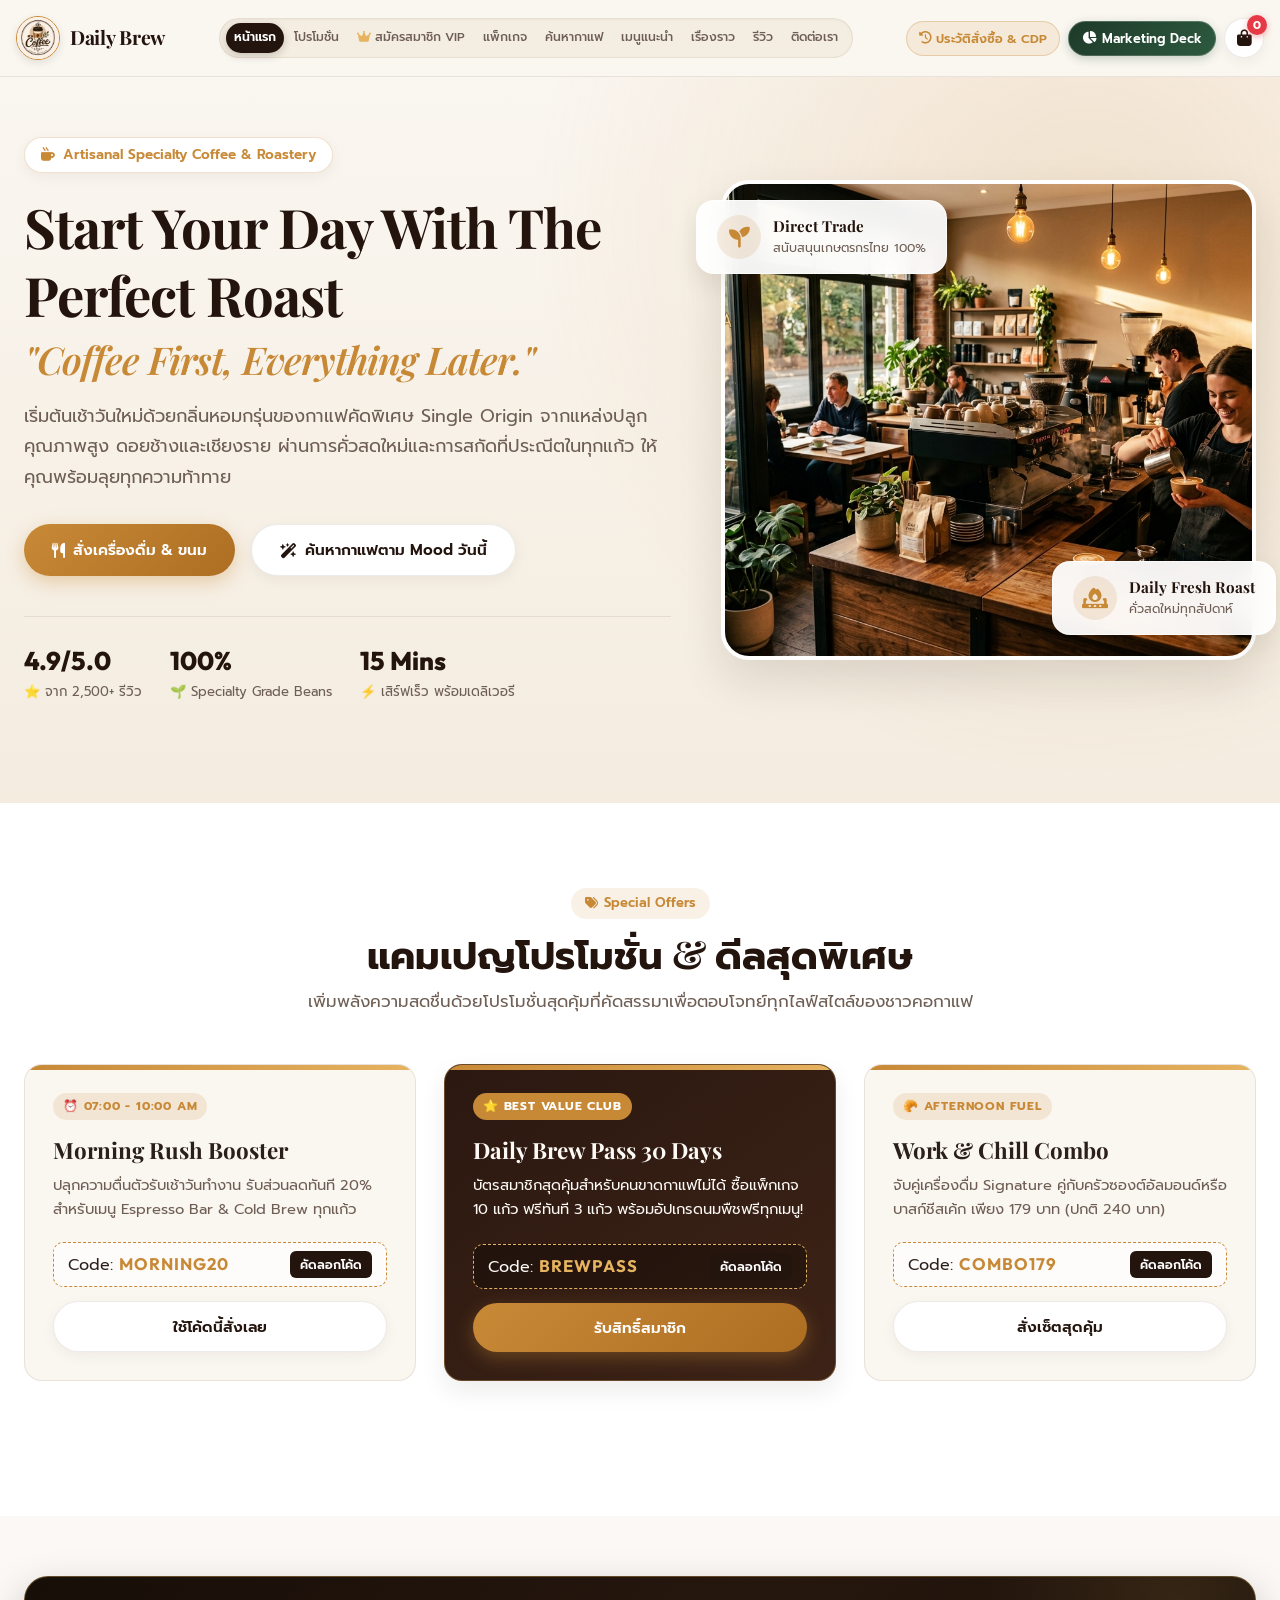
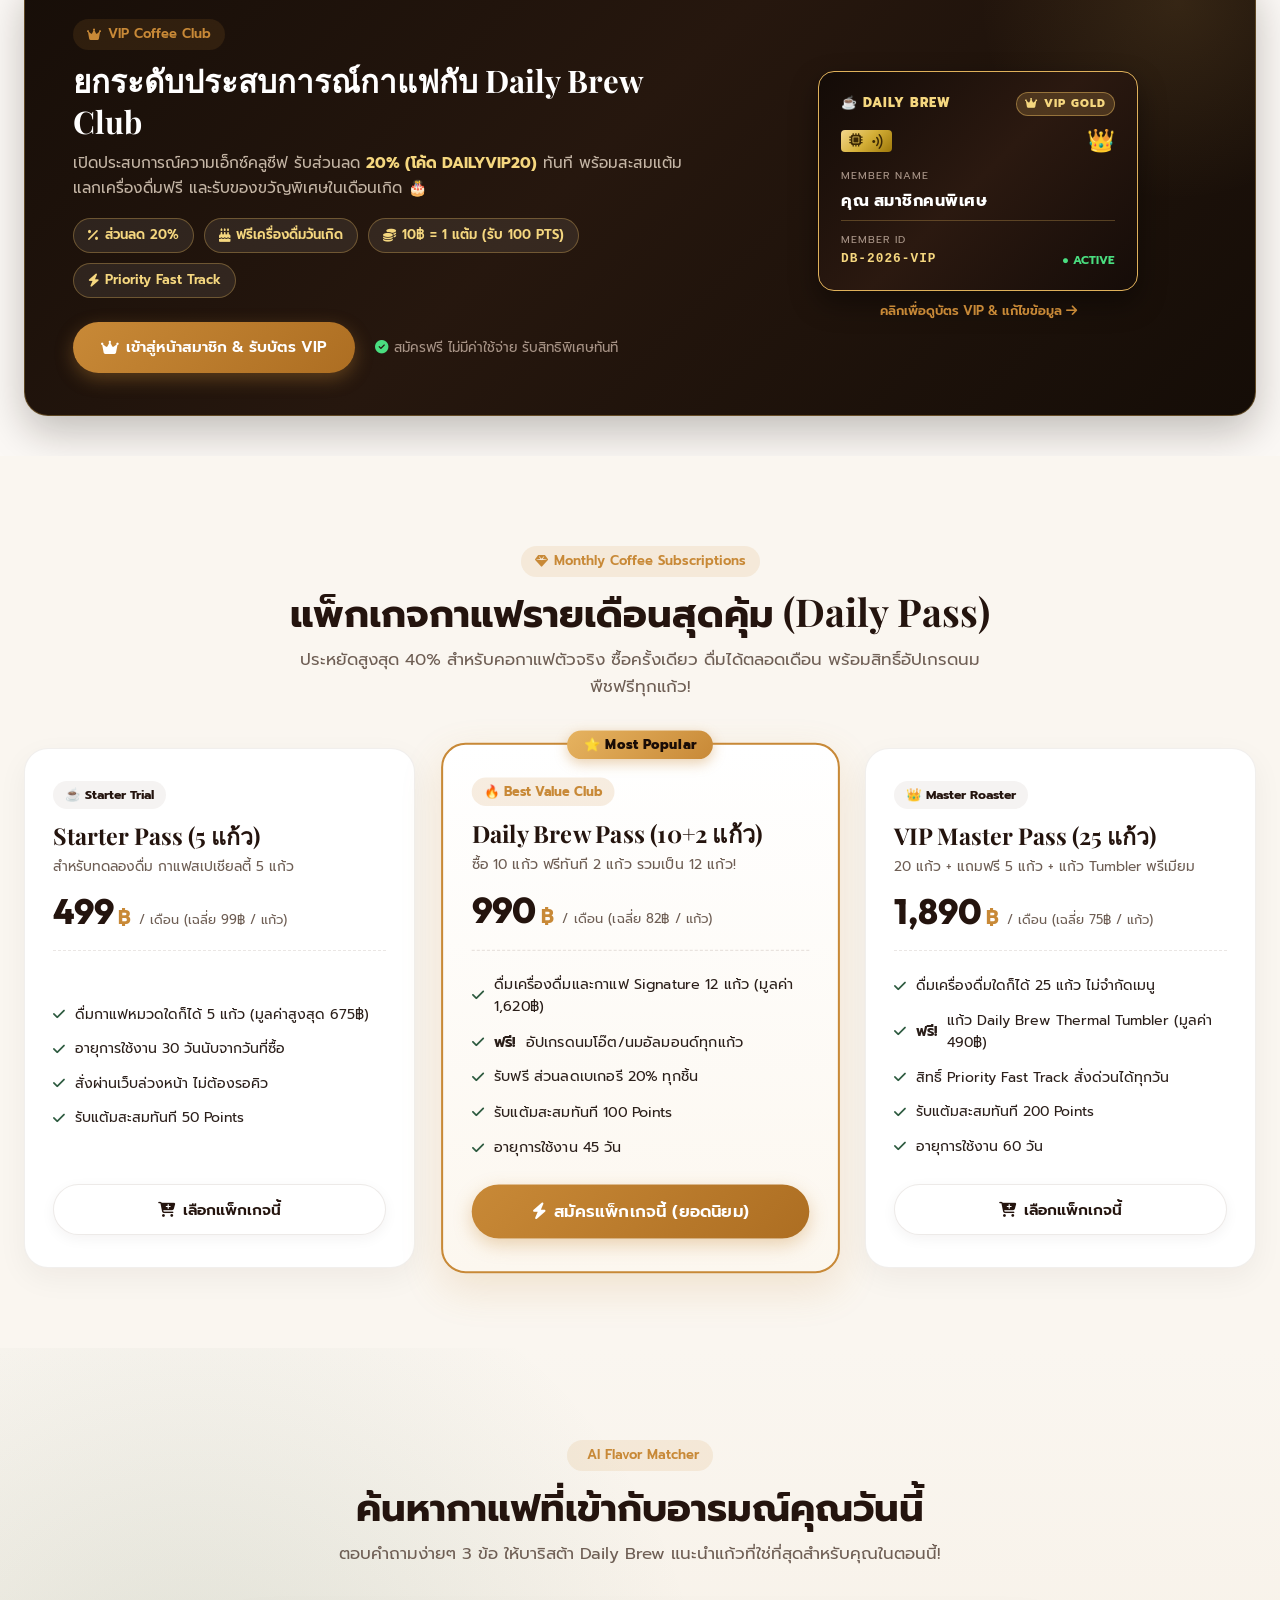
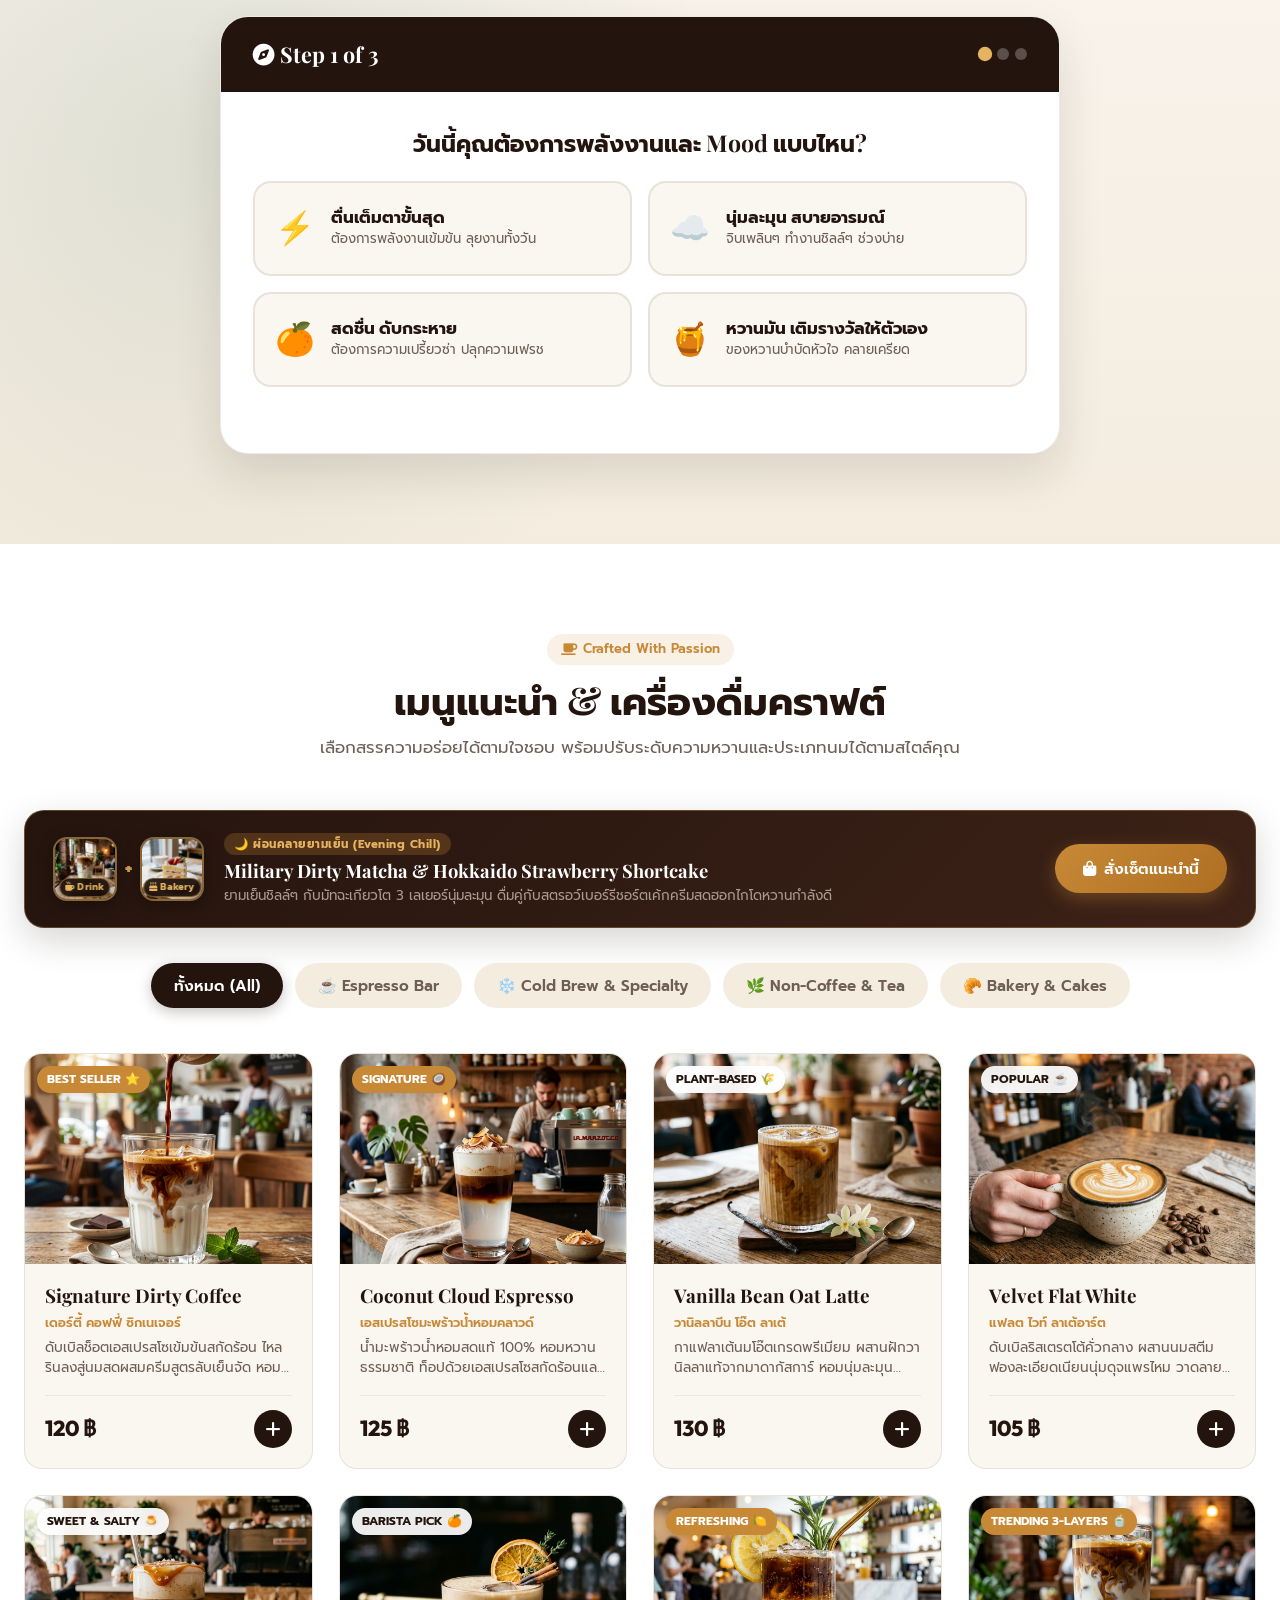
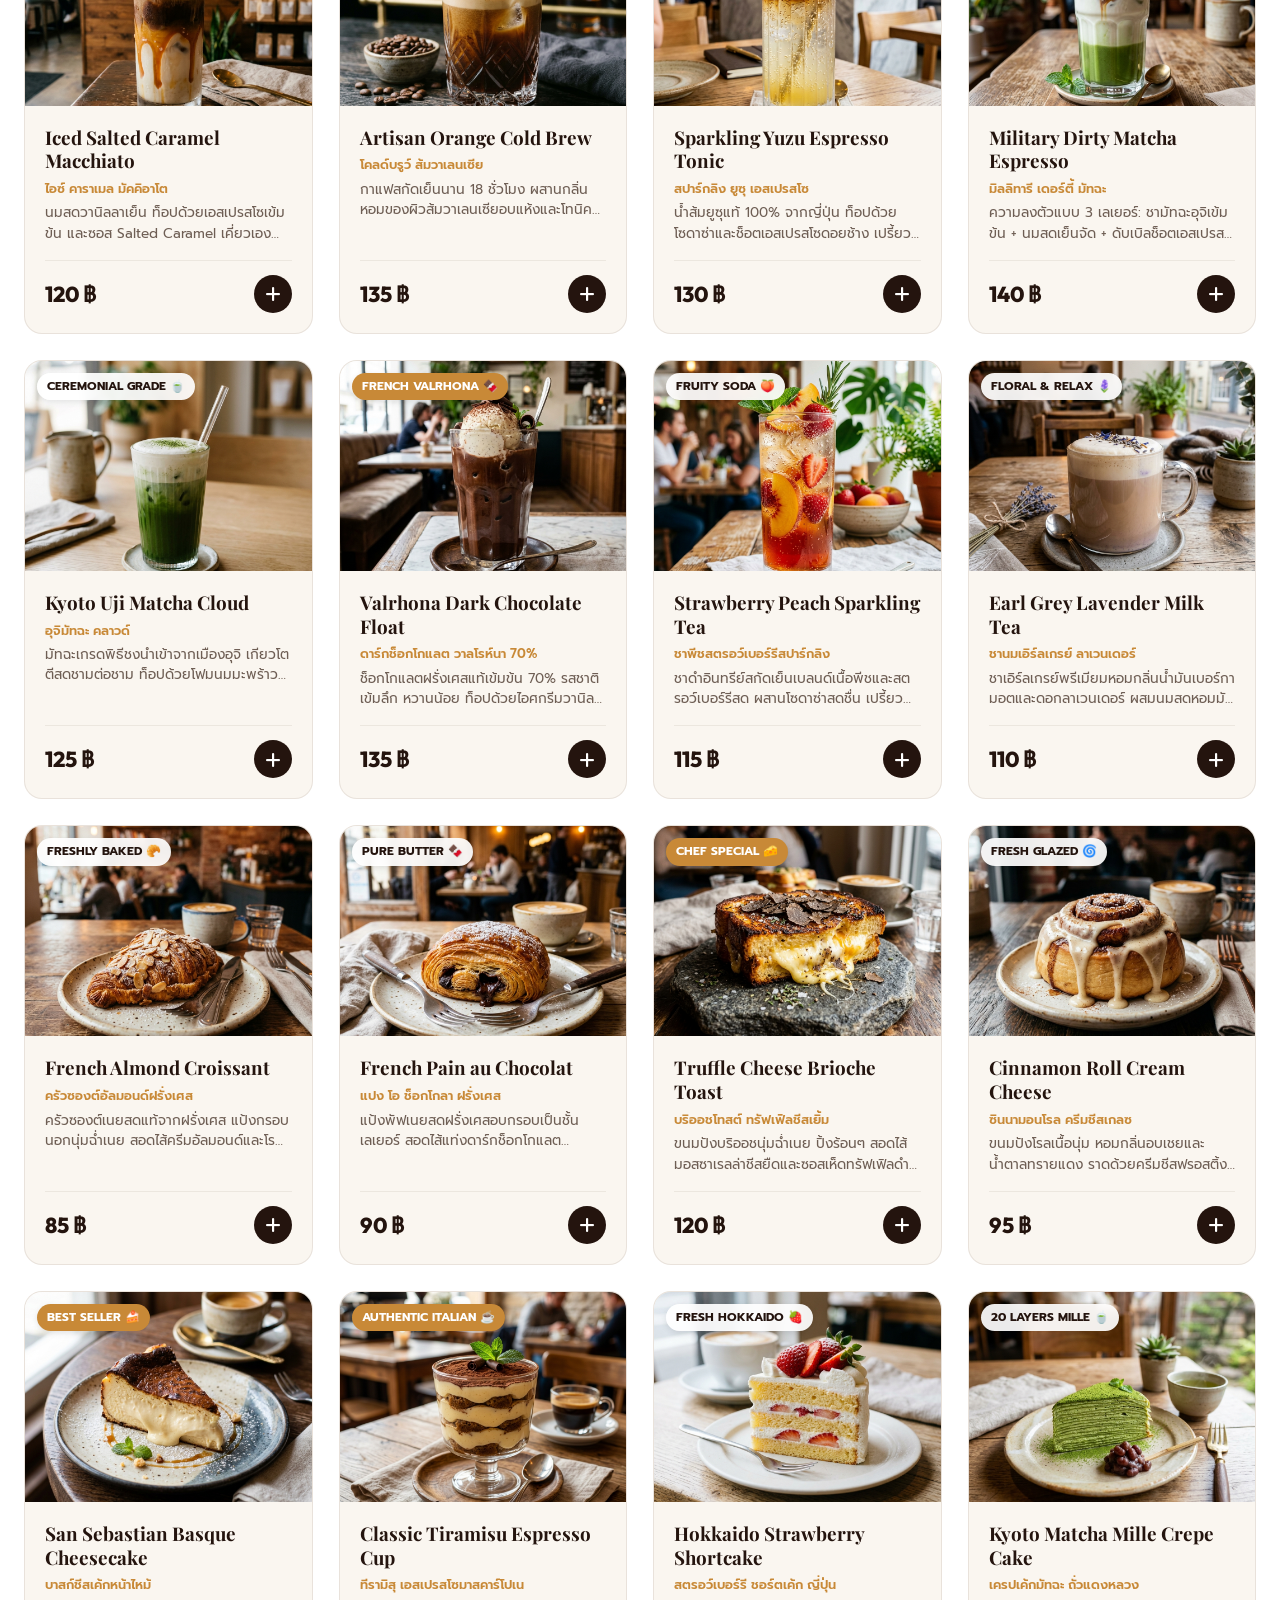
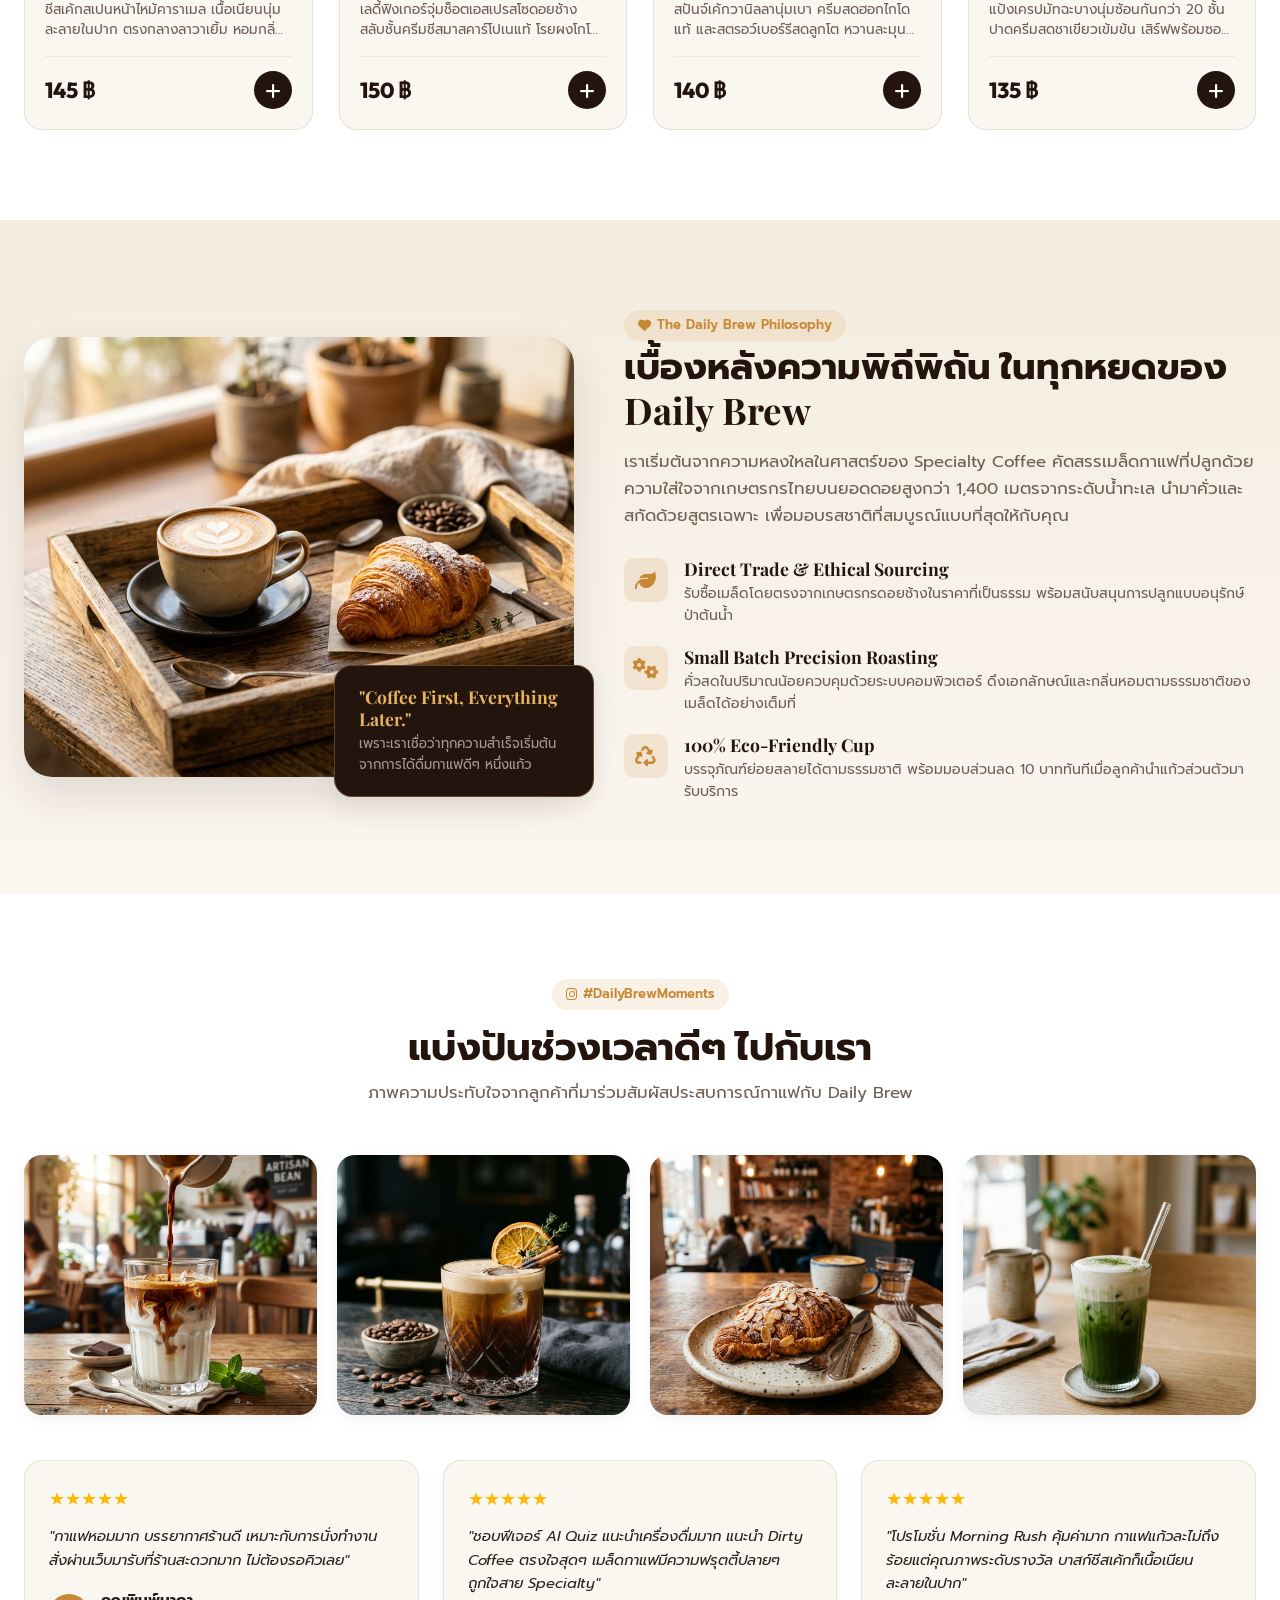
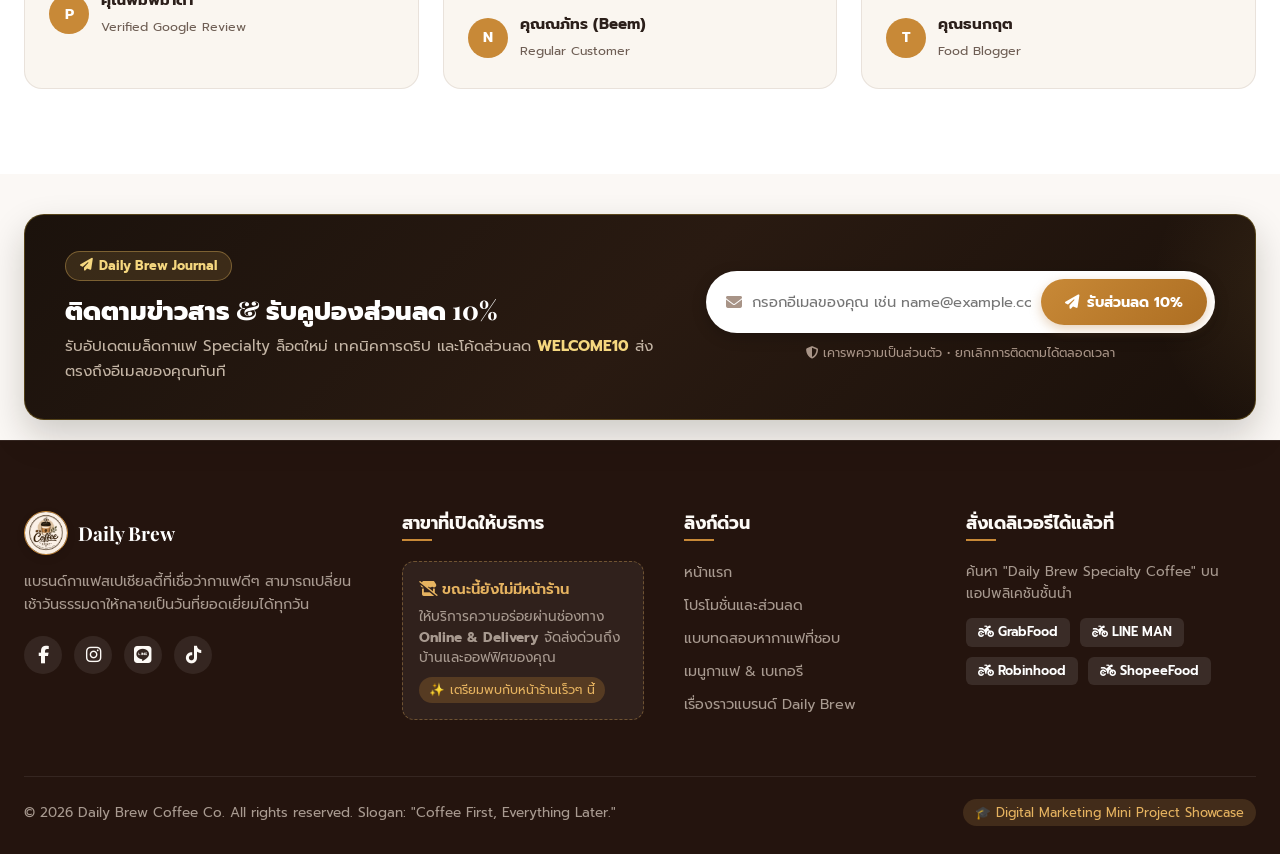
==== index.html @ 280035ef "feat(vip): separate Daily Brew Club into dedicated vip.html page with profile edit support" ====
<!DOCTYPE html>
<html lang="th">
<head>
  <meta charset="UTF-8">
  <meta name="viewport" content="width=device-width, initial-scale=1.0">
  
  <!-- SEO & Brand Metadata -->
  <title>Daily Brew | Specialty Coffee Roaster - "Coffee First, Everything Later."</title>
  <meta name="description" content="Daily Brew คัดสรรเมล็ดกาแฟ Specialty Single Origin คั่วสดใหม่ เสิร์ฟความสุขทุกแก้วด้วยสโลแกน Coffee First, Everything Later. สั่งออนไลน์พร้อมส่งตรงถึงคุณ">
  <meta name="keywords" content="Daily Brew, ร้านกาแฟ, Specialty Coffee, Cold Brew, Dirty Coffee, ขนมอบสด, Digital Marketing Mini Project">
  <meta name="author" content="Daily Brew Coffee Team">
  <link rel="icon" type="image/jpeg" href="assets/logo.jpg">

  <!-- Stylesheet -->
  <link rel="stylesheet" href="style.css">
  
  <!-- FontAwesome Icons for clean UI -->
  <link rel="stylesheet" href="https://cdnjs.cloudflare.com/ajax/libs/font-awesome/6.5.1/css/all.min.css">
</head>
<body>

  <!-- Main Navigation Bar -->
  <header class="navbar" id="navbar">
    <div class="container nav-container">
      <a href="#hero" class="brand-logo" id="nav-brand-logo">
        <img src="assets/logo.jpg" alt="Daily Brew Logo">
        <div class="brand-text">
          <h1>Daily Brew</h1>
          <span>Coffee First, Everything Later.</span>
        </div>
      </a>

      <!-- Desktop Navigation Links -->
      <nav>
        <ul class="nav-links" id="nav-links">
          <li><a href="#hero" class="active">หน้าแรก</a></li>
          <li><a href="#promotions">โปรโมชั่น</a></li>
          <li><a href="vip.html" class="nav-vip-link"><i class="fa-solid fa-crown" style="color: var(--accent-gold);"></i> สมัครสมาชิก VIP</a></li>
          <li><a href="#packages">แพ็กเกจ</a></li>
          <li><a href="#quiz">ค้นหากาแฟ</a></li>
          <li><a href="#menu">เมนูแนะนำ</a></li>
          <li><a href="#story">เรื่องราว</a></li>
          <li><a href="#reviews">รีวิว</a></li>
          <li><a href="#contact">ติดต่อเรา</a></li>
        </ul>
      </nav>

      <!-- Nav Actions & Special Marketing Presentation Button -->
      <div class="nav-actions">
        <!-- Member Portal & Order History Button -->
        <button class="btn-member-portal" id="btn-open-member-portal" onclick="openMemberPortalModal()" title="ดูข้อมูลลูกค้า CDP และประวัติการสั่งซื้อ">
          <i class="fa-solid fa-clock-rotate-left"></i>
          <span>ประวัติสั่งซื้อ & CDP</span>
        </button>

        <!-- Digital Marketing Deck Button for Professor Presentation -->
        <button class="btn-mktg-deck" id="btn-open-mktg" title="คลิกเพื่อดูแผนการตลาด Digital Marketing สำหรับนำเสนออาจารย์">
          <i class="fa-solid fa-chart-pie"></i>
          <span>Marketing Deck</span>
        </button>

        <!-- Cart Button -->
        <button class="cart-toggle-btn" id="btn-open-cart" aria-label="เปิดตะกร้าสินค้า">
          <i class="fa-solid fa-bag-shopping"></i>
          <span class="cart-count-badge" id="cart-count-badge">0</span>
        </button>

        <!-- Mobile Menu Toggle -->
        <button class="menu-toggle" id="btn-mobile-menu" aria-label="เมนูหลัก">
          <i class="fa-solid fa-bars"></i>
        </button>
      </div>
    </div>
  </header>

  <!-- Main Content -->
  <main>

    <!-- 1. HERO SECTION -->
    <section class="hero" id="hero">
      <div class="container hero-grid">
        <div class="hero-content">
          <div class="hero-badge">
            <i class="fa-solid fa-mug-hot"></i>
            <span>Artisanal Specialty Coffee & Roastery</span>
          </div>
          <h1>
            Start Your Day With The Perfect Roast
            <span class="hero-slogan-highlight">"Coffee First, Everything Later."</span>
          </h1>
          <p class="hero-description">
            เริ่มต้นเช้าวันใหม่ด้วยกลิ่นหอมกรุ่นของกาแฟคัดพิเศษ Single Origin จากแหล่งปลูกคุณภาพสูง ดอยช้างและเชียงราย ผ่านการคั่วสดใหม่และการสกัดที่ประณีตในทุกแก้ว ให้คุณพร้อมลุยทุกความท้าทาย
          </p>

          <div class="hero-cta-group">
            <a href="#menu" class="btn btn-primary" id="hero-btn-order">
              <i class="fa-solid fa-utensils"></i> สั่งเครื่องดื่ม & ขนม
            </a>
            <a href="#quiz" class="btn btn-secondary" id="hero-btn-quiz">
              <i class="fa-solid fa-wand-magic-sparkles"></i> ค้นหากาแฟตาม Mood วันนี้
            </a>
          </div>

          <div class="hero-metrics">
            <div class="metric-item">
              <span class="metric-number">4.9/5.0</span>
              <span class="metric-label">⭐ จาก 2,500+ รีวิว</span>
            </div>
            <div class="metric-item">
              <span class="metric-number">100%</span>
              <span class="metric-label">🌱 Specialty Grade Beans</span>
            </div>
            <div class="metric-item">
              <span class="metric-number">15 Mins</span>
              <span class="metric-label">⚡ เสิร์ฟเร็ว พร้อมเดลิเวอรี</span>
            </div>
          </div>
        </div>

        <div class="hero-image-wrapper">
          <img src="assets/hero.jpg" alt="บรรยากาศร้านกาแฟ Daily Brew" class="hero-main-img">
          
          <!-- Floating Feature Badges -->
          <div class="floating-card card-top">
            <div class="floating-icon">
              <i class="fa-solid fa-seedling"></i>
            </div>
            <div class="floating-text">
              <h4>Direct Trade</h4>
              <p>สนับสนุนเกษตรกรไทย 100%</p>
            </div>
          </div>

          <div class="floating-card card-bottom">
            <div class="floating-icon">
              <i class="fa-solid fa-fire-burner"></i>
            </div>
            <div class="floating-text">
              <h4>Daily Fresh Roast</h4>
              <p>คั่วสดใหม่ทุกสัปดาห์</p>
            </div>
          </div>
        </div>
      </div>
    </section>

    <!-- 2. DIGITAL MARKETING CAMPAIGNS & PROMOTIONS (Lead Acquisition) -->
    <section class="promotions-section" id="promotions">
      <div class="container">
        <div class="section-header">
          <span class="badge-tag"><i class="fa-solid fa-tags"></i> Special Offers</span>
          <h2>แคมเปญโปรโมชั่น & ดีลสุดพิเศษ</h2>
          <p>เพิ่มพลังความสดชื่นด้วยโปรโมชั่นสุดคุ้มที่คัดสรรมาเพื่อตอบโจทย์ทุกไลฟ์สไตล์ของชาวคอกาแฟ</p>
        </div>

        <div class="campaign-grid">
          <!-- Campaign 1: Morning Rush Hour -->
          <div class="campaign-card">
            <div>
              <span class="campaign-tag">⏰ 07:00 - 10:00 AM</span>
              <h3>Morning Rush Booster</h3>
              <p>ปลุกความตื่นตัวรับเช้าวันทำงาน รับส่วนลดทันที 20% สำหรับเมนู Espresso Bar & Cold Brew ทุกแก้ว</p>
            </div>
            <div>
              <div class="promo-code-box">
                <span>Code: <code>MORNING20</code></span>
                <button class="btn-copy-code" onclick="copyCode('MORNING20')">คัดลอกโค้ด</button>
              </div>
              <button class="btn btn-secondary" style="width:100%" onclick="applyPromoAndScroll('MORNING20')">ใช้โค้ดนี้สั่งเลย</button>
            </div>
          </div>

          <!-- Campaign 2: Daily Pass Subscription (Highlight) -->
          <div class="campaign-card highlight">
            <div>
              <span class="campaign-tag">⭐ Best Value Club</span>
              <h3>Daily Brew Pass 30 Days</h3>
              <p>บัตรสมาชิกสุดคุ้มสำหรับคนขาดกาแฟไม่ได้ ซื้อแพ็กเกจ 10 แก้ว ฟรีทันที 3 แก้ว พร้อมอัปเกรดนมพืชฟรีทุกเมนู!</p>
            </div>
            <div>
              <div class="promo-code-box">
                <span>Code: <code>BREWPASS</code></span>
                <button class="btn-copy-code" onclick="copyCode('BREWPASS')">คัดลอกโค้ด</button>
              </div>
              <button class="btn btn-primary" style="width:100%" onclick="applyPromoAndScroll('BREWPASS')">รับสิทธิ์สมาชิก</button>
            </div>
          </div>

          <!-- Campaign 3: Afternoon Work & Chill Combo -->
          <div class="campaign-card">
            <div>
              <span class="campaign-tag">🥐 Afternoon Fuel</span>
              <h3>Work & Chill Combo</h3>
              <p>จับคู่เครื่องดื่ม Signature คู่กับครัวซองต์อัลมอนด์หรือบาสก์ชีสเค้ก เพียง 179 บาท (ปกติ 240 บาท)</p>
            </div>
            <div>
              <div class="promo-code-box">
                <span>Code: <code>COMBO179</code></span>
                <button class="btn-copy-code" onclick="copyCode('COMBO179')">คัดลอกโค้ด</button>
              </div>
              <button class="btn btn-secondary" style="width:100%" onclick="applyPromoAndScroll('COMBO179')">สั่งเซ็ตสุดคุ้ม</button>
            </div>
          </div>
        </div>
      </div>
    </section>

    <!-- 3. VIP MEMBERSHIP SHOWCASE (CRM & Customer Loyalty) -->
    <section class="membership-showcase-section" id="membership">
      <div class="container">
        <div class="vip-showcase-card">
          <div class="vip-showcase-content">
            <span class="badge-tag"><i class="fa-solid fa-crown"></i> VIP Coffee Club</span>
            <h2>ยกระดับประสบการณ์กาแฟกับ Daily Brew Club</h2>
            <p>เปิดประสบการณ์ความเอ็กซ์คลูซีฟ รับส่วนลด <strong>20% (โค้ด DAILYVIP20)</strong> ทันที พร้อมสะสมแต้มแลกเครื่องดื่มฟรี และรับของขวัญพิเศษในเดือนเกิด 🎂</p>
            
            <div class="vip-showcase-perks-row">
              <div class="vip-perk-pill"><i class="fa-solid fa-percent"></i> ส่วนลด 20%</div>
              <div class="vip-perk-pill"><i class="fa-solid fa-cake-candles"></i> ฟรีเครื่องดื่มวันเกิด</div>
              <div class="vip-perk-pill"><i class="fa-solid fa-coins"></i> 10฿ = 1 แต้ม (รับ 100 PTS)</div>
              <div class="vip-perk-pill"><i class="fa-solid fa-bolt"></i> Priority Fast Track</div>
            </div>

            <div class="vip-showcase-actions">
              <a href="vip.html" class="btn btn-primary" id="btn-home-vip-cta">
                <i class="fa-solid fa-crown"></i> เข้าสู่หน้าสมาชิก & รับบัตร VIP
              </a>
              <span class="vip-showcase-status" id="home-vip-status-text">
                <i class="fa-solid fa-circle-check" style="color: #4ade80;"></i> สมัครฟรี ไม่มีค่าใช้จ่าย รับสิทธิพิเศษทันที
              </span>
            </div>
          </div>

          <div class="vip-showcase-visual">
            <a href="vip.html" class="vip-mini-card-wrap" title="คลิกเพื่อเข้าสู่หน้าสมาชิก VIP">
              <div class="vip-mini-card">
                <div class="vip-mini-card-top">
                  <span class="vip-mini-brand">☕ DAILY BREW</span>
                  <span class="vip-mini-tier"><i class="fa-solid fa-crown"></i> VIP GOLD</span>
                </div>
                <div class="vip-mini-middle">
                  <div class="vip-mini-chip">
                    <i class="fa-solid fa-microchip"></i>
                    <i class="fa-solid fa-wifi" style="transform:rotate(90deg); font-size:0.75rem;"></i>
                  </div>
                  <span class="vip-mini-crown-icon">👑</span>
                </div>
                <div class="vip-mini-member-info">
                  <span class="vip-mini-label">MEMBER NAME</span>
                  <h4 id="home-vip-card-name">คุณ สมาชิกคนพิเศษ</h4>
                </div>
                <div class="vip-mini-bottom">
                  <div>
                    <span class="vip-mini-label">MEMBER ID</span>
                    <p id="home-vip-card-id">DB-2026-VIP</p>
                  </div>
                  <span class="vip-mini-status">● ACTIVE</span>
                </div>
              </div>
              <div class="vip-mini-card-hint">
                <span>คลิกเพื่อดูบัตร VIP & แก้ไขข้อมูล <i class="fa-solid fa-arrow-right"></i></span>
              </div>
            </a>
          </div>
        </div>
      </div>
    </section>

    <!-- 4. COFFEE PACKAGES & SUBSCRIPTIONS (Recurring Revenue & LTV) -->
    <section class="packages-section" id="packages">
      <div class="container">
        <div class="section-header">
          <span class="badge-tag"><i class="fa-solid fa-gem"></i> Monthly Coffee Subscriptions</span>
          <h2>แพ็กเกจกาแฟรายเดือนสุดคุ้ม (Daily Pass)</h2>
          <p>ประหยัดสูงสุด 40% สำหรับคอกาแฟตัวจริง ซื้อครั้งเดียว ดื่มได้ตลอดเดือน พร้อมสิทธิ์อัปเกรดนมพืชฟรีทุกแก้ว!</p>
        </div>

        <div class="packages-grid">
          <!-- Package 1: Starter -->
          <div class="package-card">
            <div class="package-header">
              <span class="package-badge">☕ Starter Trial</span>
              <h3>Starter Pass (5 แก้ว)</h3>
              <p>สำหรับทดลองดื่ม กาแฟสเปเชียลตี้ 5 แก้ว</p>
              <div class="package-price">
                <span class="price-val">499</span><span class="price-currency">฿</span>
                <span class="price-unit">/ เดือน (เฉลี่ย 99฿ / แก้ว)</span>
              </div>
            </div>
            <ul class="package-features">
              <li><i class="fa-solid fa-check"></i> ดื่มกาแฟหมวดใดก็ได้ 5 แก้ว (มูลค่าสูงสุด 675฿)</li>
              <li><i class="fa-solid fa-check"></i> อายุการใช้งาน 30 วันนับจากวันที่ซื้อ</li>
              <li><i class="fa-solid fa-check"></i> สั่งผ่านเว็บล่วงหน้า ไม่ต้องรอคิว</li>
              <li><i class="fa-solid fa-check"></i> รับแต้มสะสมทันที 50 Points</li>
            </ul>
            <button class="btn btn-secondary" style="width:100%;" onclick="buyPackage('starter', 'Starter Pass (5 แก้ว)', 499)">
              <i class="fa-solid fa-cart-plus"></i> เลือกแพ็กเกจนี้
            </button>
          </div>

          <!-- Package 2: Daily Pass (Highlight) -->
          <div class="package-card featured">
            <div class="popular-ribbon">⭐ Most Popular</div>
            <div class="package-header">
              <span class="package-badge gold">🔥 Best Value Club</span>
              <h3>Daily Brew Pass (10+2 แก้ว)</h3>
              <p>ซื้อ 10 แก้ว ฟรีทันที 2 แก้ว รวมเป็น 12 แก้ว!</p>
              <div class="package-price">
                <span class="price-val">990</span><span class="price-currency">฿</span>
                <span class="price-unit">/ เดือน (เฉลี่ย 82฿ / แก้ว)</span>
              </div>
            </div>
            <ul class="package-features">
              <li><i class="fa-solid fa-check"></i> ดื่มเครื่องดื่มและกาแฟ Signature 12 แก้ว (มูลค่า 1,620฿)</li>
              <li><i class="fa-solid fa-check"></i> <strong>ฟรี!</strong> อัปเกรดนมโอ๊ต/นมอัลมอนด์ทุกแก้ว</li>
              <li><i class="fa-solid fa-check"></i> รับฟรี ส่วนลดเบเกอรี 20% ทุกชิ้น</li>
              <li><i class="fa-solid fa-check"></i> รับแต้มสะสมทันที 100 Points</li>
              <li><i class="fa-solid fa-check"></i> อายุการใช้งาน 45 วัน</li>
            </ul>
            <button class="btn btn-primary" style="width:100%; font-size:1.02rem; padding:14px;" onclick="buyPackage('daily-pass', 'Daily Brew Pass (10+2 แก้ว)', 990)">
              <i class="fa-solid fa-bolt"></i> สมัครแพ็กเกจนี้ (ยอดนิยม)
            </button>
          </div>

          <!-- Package 3: Master Connoisseur -->
          <div class="package-card">
            <div class="package-header">
              <span class="package-badge">👑 Master Roaster</span>
              <h3>VIP Master Pass (25 แก้ว)</h3>
              <p>20 แก้ว + แถมฟรี 5 แก้ว + แก้ว Tumbler พรีเมียม</p>
              <div class="package-price">
                <span class="price-val">1,890</span><span class="price-currency">฿</span>
                <span class="price-unit">/ เดือน (เฉลี่ย 75฿ / แก้ว)</span>
              </div>
            </div>
            <ul class="package-features">
              <li><i class="fa-solid fa-check"></i> ดื่มเครื่องดื่มใดก็ได้ 25 แก้ว ไม่จำกัดเมนู</li>
              <li><i class="fa-solid fa-check"></i> <strong>ฟรี!</strong> แก้ว Daily Brew Thermal Tumbler (มูลค่า 490฿)</li>
              <li><i class="fa-solid fa-check"></i> สิทธิ์ Priority Fast Track สั่งด่วนได้ทุกวัน</li>
              <li><i class="fa-solid fa-check"></i> รับแต้มสะสมทันที 200 Points</li>
              <li><i class="fa-solid fa-check"></i> อายุการใช้งาน 60 วัน</li>
            </ul>
            <button class="btn btn-secondary" style="width:100%;" onclick="buyPackage('master', 'VIP Master Pass (25 แก้ว + แก้ว Tumbler)', 1890)">
              <i class="fa-solid fa-cart-plus"></i> เลือกแพ็กเกจนี้
            </button>
          </div>
        </div>
      </div>
    </section>

    <!-- 5. INTERACTIVE COFFEE FINDER QUIZ (Customer Engagement Funnel) -->
    <section class="quiz-section" id="quiz">
      <div class="container">
        <div class="section-header">
          <span class="badge-tag"><i class="fa-solid fa-sparkles"></i> AI Flavor Matcher</span>
          <h2>ค้นหากาแฟที่เข้ากับอารมณ์คุณวันนี้</h2>
          <p>ตอบคำถามง่ายๆ 3 ข้อ ให้บาริสต้า Daily Brew แนะนำแก้วที่ใช่ที่สุดสำหรับคุณในตอนนี้!</p>
        </div>

        <div class="quiz-container">
          <div class="quiz-header">
            <h3 id="quiz-step-title"><i class="fa-solid fa-compass"></i> Step 1 of 3</h3>
            <div class="quiz-progress-bar">
              <div class="progress-dot active" id="dot-1"></div>
              <div class="progress-dot" id="dot-2"></div>
              <div class="progress-dot" id="dot-3"></div>
            </div>
          </div>

          <div class="quiz-body">
            <!-- Step 1 -->
            <div class="quiz-step active" id="quiz-step-1">
              <h4 class="quiz-question-title">วันนี้คุณต้องการพลังงานและ Mood แบบไหน?</h4>
              <div class="quiz-options-grid">
                <div class="quiz-option-card" onclick="selectQuizOption(1, 'strong')">
                  <div class="quiz-option-icon">⚡</div>
                  <div class="quiz-option-text">
                    <h4>ตื่นเต็มตาขั้นสุด</h4>
                    <p>ต้องการพลังงานเข้มข้น ลุยงานทั้งวัน</p>
                  </div>
                </div>
                <div class="quiz-option-card" onclick="selectQuizOption(1, 'smooth')">
                  <div class="quiz-option-icon">☁️</div>
                  <div class="quiz-option-text">
                    <h4>นุ่มละมุน สบายอารมณ์</h4>
                    <p>จิบเพลินๆ ทำงานชิลล์ๆ ช่วงบ่าย</p>
                  </div>
                </div>
                <div class="quiz-option-card" onclick="selectQuizOption(1, 'refresh')">
                  <div class="quiz-option-icon">🍊</div>
                  <div class="quiz-option-text">
                    <h4>สดชื่น ดับกระหาย</h4>
                    <p>ต้องการความเปรี้ยวซ่า ปลุกความเฟรช</p>
                  </div>
                </div>
                <div class="quiz-option-card" onclick="selectQuizOption(1, 'sweet')">
                  <div class="quiz-option-icon">🍯</div>
                  <div class="quiz-option-text">
                    <h4>หวานมัน เติมรางวัลให้ตัวเอง</h4>
                    <p>ของหวานบำบัดหัวใจ คลายเครียด</p>
                  </div>
                </div>
              </div>
            </div>

            <!-- Step 2 -->
            <div class="quiz-step" id="quiz-step-2">
              <h4 class="quiz-question-title">รสสัมผัสและโทนกาแฟที่คุณชอบที่สุด?</h4>
              <div class="quiz-options-grid">
                <div class="quiz-option-card" onclick="selectQuizOption(2, 'espresso')">
                  <div class="quiz-option-icon">☕</div>
                  <div class="quiz-option-text">
                    <h4>Dark Chocolate & Nutty</h4>
                    <p>โทนช็อกโกแลตเข้มข้น กลิ่นถั่วหอมกรุ่น</p>
                  </div>
                </div>
                <div class="quiz-option-card" onclick="selectQuizOption(2, 'fruity')">
                  <div class="quiz-option-icon">🍋</div>
                  <div class="quiz-option-text">
                    <h4>Citrus & Floral Fruity</h4>
                    <p>หอมกลิ่นดอกไม้และผลไม้เมืองหนาวสดชื่น</p>
                  </div>
                </div>
                <div class="quiz-option-card" onclick="selectQuizOption(2, 'caramel')">
                  <div class="quiz-option-icon">🍮</div>
                  <div class="quiz-option-text">
                    <h4>Creamy Salted Caramel</h4>
                    <p>หอมหวานคาราเมลและฟองนมนุ่มลิ้น</p>
                  </div>
                </div>
                <div class="quiz-option-card" onclick="selectQuizOption(2, 'matcha')">
                  <div class="quiz-option-icon">🍵</div>
                  <div class="quiz-option-text">
                    <h4>Authentic Uji Matcha</h4>
                    <p>ชาเขียวมัทฉะแท้เกรดพิธีชง หอมอูมามิ</p>
                  </div>
                </div>
              </div>
              <div class="quiz-actions">
                <button class="btn btn-secondary" onclick="prevQuizStep(1)"><i class="fa-solid fa-arrow-left"></i> ย้อนกลับ</button>
              </div>
            </div>

            <!-- Step 3 -->
            <div class="quiz-step" id="quiz-step-3">
              <h4 class="quiz-question-title">คุณดื่มกาแฟกับนมประเภทไหน?</h4>
              <div class="quiz-options-grid">
                <div class="quiz-option-card" onclick="selectQuizOption(3, 'fresh_milk')">
                  <div class="quiz-option-icon">🥛</div>
                  <div class="quiz-option-text">
                    <h4>นมสดพรีเมียม (Whole Milk)</h4>
                    <p>หอมมัน กลมกล่อมแบบคลาสสิก</p>
                  </div>
                </div>
                <div class="quiz-option-card" onclick="selectQuizOption(3, 'oat_milk')">
                  <div class="quiz-option-icon">🌾</div>
                  <div class="quiz-option-text">
                    <h4>นมโอ๊ต / แอลมอนด์ (Plant-Based)</h4>
                    <p>สุขภาพดี หอมกลิ่นธัญพืช ย่อยง่าย</p>
                  </div>
                </div>
                <div class="quiz-option-card" onclick="selectQuizOption(3, 'black')">
                  <div class="quiz-option-icon">🖤</div>
                  <div class="quiz-option-text">
                    <h4>ไม่ใส่นม (Black Coffee / Tonic)</h4>
                    <p>สัมผัสรสชาติเนื้อแท้ของเมล็ดกาแฟ</p>
                  </div>
                </div>
                <div class="quiz-option-card" onclick="selectQuizOption(3, 'creamy')">
                  <div class="quiz-option-icon">🍦</div>
                  <div class="quiz-option-text">
                    <h4>ครีมนมเข้มข้นเย็นจัด (Dirty Layer)</h4>
                    <p>แยกชั้นช็อตกาแฟร้อนกับนมเย็นจัด</p>
                  </div>
                </div>
              </div>
              <div class="quiz-actions">
                <button class="btn btn-secondary" onclick="prevQuizStep(2)"><i class="fa-solid fa-arrow-left"></i> ย้อนกลับ</button>
              </div>
            </div>

            <!-- Quiz Result -->
            <div class="quiz-step" id="quiz-step-result">
              <div class="quiz-result-wrapper">
                <span class="quiz-result-badge">🎉 เมนูคู่แท้ประจำวันของคุณ</span>
                <div class="quiz-result-card" id="quiz-result-card-content">
                  <!-- Dynamically populated by JS -->
                </div>
                <button class="btn btn-secondary" onclick="restartQuiz()"><i class="fa-solid fa-rotate-right"></i> เล่นใหม่อีกครั้ง</button>
              </div>
            </div>

          </div>
        </div>
      </div>
    </section>

    <!-- 4. SIGNATURE MENU & INTERACTIVE ORDERING (Conversion) -->
    <section class="menu-section" id="menu">
      <div class="container">
        <div class="section-header">
          <span class="badge-tag"><i class="fa-solid fa-mug-saucer"></i> Crafted With Passion</span>
          <h2>เมนูแนะนำ & เครื่องดื่มคราฟต์</h2>
          <p>เลือกสรรความอร่อยได้ตามใจชอบ พร้อมปรับระดับความหวานและประเภทนมได้ตามสไตล์คุณ</p>
        </div>

        <!-- Smart AI Recommendation Banner (Time & Preference based with Photos) -->
        <div class="smart-rec-banner" id="smart-rec-banner">
          <div class="smart-rec-visuals">
            <div class="smart-rec-img-wrapper" title="เครื่องดื่มแนะนำ">
              <img id="smart-rec-img-drink" src="assets/dirty_matcha.jpg" alt="เครื่องดื่มแนะนำ" class="smart-rec-img">
              <span class="smart-rec-pill-badge"><i class="fa-solid fa-mug-hot"></i> Drink</span>
            </div>
            <span class="smart-rec-plus-icon">+</span>
            <div class="smart-rec-img-wrapper" title="ขนมแนะนำทานคู่กัน">
              <img id="smart-rec-img-bakery" src="assets/strawberry_shortcake.jpg" alt="ขนมแนะนำ" class="smart-rec-img">
              <span class="smart-rec-pill-badge"><i class="fa-solid fa-cake-candles"></i> Bakery</span>
            </div>
          </div>
          <div class="smart-rec-content">
            <span class="smart-rec-tag" id="smart-rec-tag">🌙 ผ่อนคลายยามเย็น (Evening Chill)</span>
            <h4 id="smart-rec-title">Military Dirty Matcha & Hokkaido Strawberry Shortcake</h4>
            <p id="smart-rec-desc">ยามเย็นชิลล์ๆ กับมัทฉะเกียวโต 3 เลเยอร์นุ่มละมุน ดื่มคู่กับสตรอว์เบอร์รีชอร์ตเค้กครีมสดฮอกไกโดหวานกำลังดี</p>
          </div>
          <button class="btn btn-primary" id="btn-smart-rec-order" onclick="addPairingSet('dirty-matcha', 'strawberry-shortcake')">
            <i class="fa-solid fa-bag-shopping"></i> สั่งเซ็ตแนะนำนี้
          </button>
        </div>

        <!-- Menu Filter Tabs -->
        <div class="menu-filter-bar" id="menu-filter-bar">
          <button class="menu-tab-btn active" data-category="all">ทั้งหมด (All)</button>
          <button class="menu-tab-btn" data-category="espresso">☕ Espresso Bar</button>
          <button class="menu-tab-btn" data-category="coldbrew">❄️ Cold Brew & Specialty</button>
          <button class="menu-tab-btn" data-category="noncoffee">🌿 Non-Coffee & Tea</button>
          <button class="menu-tab-btn" data-category="bakery">🥐 Bakery & Cakes</button>
        </div>

        <!-- Menu Items Grid -->
        <div class="menu-grid" id="menu-grid">
          <!-- Dynamically populated by app.js -->
        </div>
      </div>
    </section>

    <!-- 5. BRAND STORY & QUALITY PILLARS (Consideration & Brand Loyalty) -->
    <section class="story-section" id="story">
      <div class="container story-grid">
        <div class="story-visual">
          <img src="assets/promo_morning.jpg" alt="Daily Brew Coffee Story" class="story-img-main">
          <div class="story-slogan-card">
            <h4>"Coffee First, Everything Later."</h4>
            <p>เพราะเราเชื่อว่าทุกความสำเร็จเริ่มต้นจากการได้ดื่มกาแฟดีๆ หนึ่งแก้ว</p>
          </div>
        </div>

        <div class="story-content">
          <span class="badge-tag"><i class="fa-solid fa-heart"></i> The Daily Brew Philosophy</span>
          <h2>เบื้องหลังความพิถีพิถัน ในทุกหยดของ Daily Brew</h2>
          <p>
            เราเริ่มต้นจากความหลงใหลในศาสตร์ของ Specialty Coffee คัดสรรเมล็ดกาแฟที่ปลูกด้วยความใส่ใจจากเกษตรกรไทยบนยอดดอยสูงกว่า 1,400 เมตรจากระดับน้ำทะเล นำมาคั่วและสกัดด้วยสูตรเฉพาะ เพื่อมอบรสชาติที่สมบูรณ์แบบที่สุดให้กับคุณ
          </p>

          <div class="pillar-list">
            <div class="pillar-item">
              <div class="pillar-icon"><i class="fa-solid fa-leaf"></i></div>
              <div>
                <h4>Direct Trade & Ethical Sourcing</h4>
                <p>รับซื้อเมล็ดโดยตรงจากเกษตรกรดอยช้างในราคาที่เป็นธรรม พร้อมสนับสนุนการปลูกแบบอนุรักษ์ป่าต้นน้ำ</p>
              </div>
            </div>

            <div class="pillar-item">
              <div class="pillar-icon"><i class="fa-solid fa-gears"></i></div>
              <div>
                <h4>Small Batch Precision Roasting</h4>
                <p>คั่วสดในปริมาณน้อยควบคุมด้วยระบบคอมพิวเตอร์ ดึงเอกลักษณ์และกลิ่นหอมตามธรรมชาติของเมล็ดได้อย่างเต็มที่</p>
              </div>
            </div>

            <div class="pillar-item">
              <div class="pillar-icon"><i class="fa-solid fa-recycle"></i></div>
              <div>
                <h4>100% Eco-Friendly Cup</h4>
                <p>บรรจุภัณฑ์ย่อยสลายได้ตามธรรมชาติ พร้อมมอบส่วนลด 10 บาททันทีเมื่อลูกค้านำแก้วส่วนตัวมารับบริการ</p>
              </div>
            </div>
          </div>
        </div>
      </div>
    </section>

    <!-- 6. SOCIAL PROOF & UGC INSTAGRAM GRID (Trust & Retention) -->
    <section class="social-section" id="reviews">
      <div class="container">
        <div class="section-header">
          <span class="badge-tag"><i class="fa-brands fa-instagram"></i> #DailyBrewMoments</span>
          <h2>แบ่งปันช่วงเวลาดีๆ ไปกับเรา</h2>
          <p>ภาพความประทับใจจากลูกค้าที่มาร่วมสัมผัสประสบการณ์กาแฟกับ Daily Brew</p>
        </div>

        <!-- UGC Photo Grid -->
        <div class="instagram-grid">
          <div class="insta-card">
            <img src="assets/dirty_coffee.jpg" alt="Instagram Post 1">
            <div class="insta-overlay">
              <i class="fa-brands fa-instagram" style="font-size: 1.8rem; margin-bottom: 8px;"></i>
              <div class="insta-user">@coffee_lover_bkk</div>
              <div class="insta-tag">"Dirty Coffee ที่ดีที่สุดในสยาม ละมุนมากก ✨"</div>
            </div>
          </div>

          <div class="insta-card">
            <img src="assets/cold_brew.jpg" alt="Instagram Post 2">
            <div class="insta-overlay">
              <i class="fa-brands fa-instagram" style="font-size: 1.8rem; margin-bottom: 8px;"></i>
              <div class="insta-user">@patty_vibes</div>
              <div class="insta-tag">"Nitro Cold Brew สดชื่นตาสว่างมาก 🍊"</div>
            </div>
          </div>

          <div class="insta-card">
            <img src="assets/croissant.jpg" alt="Instagram Post 3">
            <div class="insta-overlay">
              <i class="fa-brands fa-instagram" style="font-size: 1.8rem; margin-bottom: 8px;"></i>
              <div class="insta-user">@cafehopping.bkk</div>
              <div class="insta-tag">"ครัวซองต์อัลมอนด์กรอบนอกนุ่มใน ฟินสุดๆ 🥐"</div>
            </div>
          </div>

          <div class="insta-card">
            <img src="assets/matcha.jpg" alt="Instagram Post 4">
            <div class="insta-overlay">
              <i class="fa-brands fa-instagram" style="font-size: 1.8rem; margin-bottom: 8px;"></i>
              <div class="insta-user">@ken_workfromcafe</div>
              <div class="insta-tag">"Uji Matcha เข้มข้น นั่งทำงานชิลล์ทั้งวัน 💻"</div>
            </div>
          </div>
        </div>

        <!-- Customer Reviews -->
        <div class="reviews-grid">
          <div class="review-card">
            <div class="review-stars">★★★★★</div>
            <p class="review-quote">"กาแฟหอมมาก บรรยากาศร้านดี เหมาะกับการนั่งทำงาน สั่งผ่านเว็บมารับที่ร้านสะดวกมาก ไม่ต้องรอคิวเลย"</p>
            <div class="review-author">
              <div class="author-avatar">P</div>
              <div class="author-info">
                <h5>คุณพิมพ์มาดา</h5>
                <span>Verified Google Review</span>
              </div>
            </div>
          </div>

          <div class="review-card">
            <div class="review-stars">★★★★★</div>
            <p class="review-quote">"ชอบฟีเจอร์ AI Quiz แนะนำเครื่องดื่มมาก แนะนำ Dirty Coffee ตรงใจสุดๆ เมล็ดกาแฟมีความฟรุตตี้ปลายๆ ถูกใจสาย Specialty"</p>
            <div class="review-author">
              <div class="author-avatar">N</div>
              <div class="author-info">
                <h5>คุณณภัทร (Beem)</h5>
                <span>Regular Customer</span>
              </div>
            </div>
          </div>

          <div class="review-card">
            <div class="review-stars">★★★★★</div>
            <p class="review-quote">"โปรโมชั่น Morning Rush คุ้มค่ามาก กาแฟแก้วละไม่ถึงร้อยแต่คุณภาพระดับรางวัล บาสก์ชีสเค้กก็เนื้อเนียนละลายในปาก"</p>
            <div class="review-author">
              <div class="author-avatar">T</div>
              <div class="author-info">
                <h5>คุณธนกฤต</h5>
                <span>Food Blogger</span>
              </div>
            </div>
          </div>
        </div>

      </div>
    </section>

    <!-- 6.5 NEWSLETTER SUBSCRIBE (DAILY BREW JOURNAL) -->
    <section class="newsletter-section" id="newsletter">
      <div class="container">
        <div class="newsletter-card">
          <div class="newsletter-info">
            <span class="badge-tag"><i class="fa-solid fa-paper-plane"></i> Daily Brew Journal</span>
            <h3>ติดตามข่าวสาร & รับคูปองส่วนลด 10%</h3>
            <p>รับอัปเดตเมล็ดกาแฟ Specialty ล็อตใหม่ เทคนิคการดริป และโค้ดส่วนลด <strong>WELCOME10</strong> ส่งตรงถึงอีเมลของคุณทันที</p>
          </div>
          <div class="newsletter-action">
            <form id="newsletter-form" onsubmit="handleNewsletterSubscription(event)">
              <div class="newsletter-input-wrap">
                <i class="fa-solid fa-envelope newsletter-icon"></i>
                <input type="email" id="newsletter-email" placeholder="กรอกอีเมลของคุณ เช่น name@example.com" required>
                <button type="submit" class="btn btn-primary" id="btn-subscribe">
                  <i class="fa-solid fa-paper-plane"></i> รับส่วนลด 10%
                </button>
              </div>
              <span class="newsletter-disclaimer">
                <i class="fa-solid fa-shield-halved"></i> เคารพความเป็นส่วนตัว • ยกเลิกการติดตามได้ตลอดเวลา
              </span>
            </form>
          </div>
        </div>
      </div>
    </section>

  </main>

  <!-- 7. FOOTER & LOCATIONS -->
  <footer class="footer" id="contact">
    <div class="container">
      <div class="footer-grid">
        <div class="footer-brand">
          <div class="brand-logo" style="margin-bottom: 15px;">
            <img src="assets/logo.jpg" alt="Daily Brew Logo" style="width: 44px; height: 44px;">
            <div class="brand-text">
              <h3 style="color: white; margin: 0; font-size: 1.2rem;">Daily Brew</h3>
              <span style="color: var(--accent-gold); font-size: 0.7rem;">Coffee First, Everything Later.</span>
            </div>
          </div>
          <p>
            แบรนด์กาแฟสเปเชียลตี้ที่เชื่อว่ากาแฟดีๆ สามารถเปลี่ยนเช้าวันธรรมดาให้กลายเป็นวันที่ยอดเยี่ยมได้ทุกวัน
          </p>
          <div class="footer-socials">
            <a href="#" class="social-icon" aria-label="Facebook"><i class="fa-brands fa-facebook-f"></i></a>
            <a href="#" class="social-icon" aria-label="Instagram"><i class="fa-brands fa-instagram"></i></a>
            <a href="#" class="social-icon" aria-label="LINE OA"><i class="fa-brands fa-line"></i></a>
            <a href="#" class="social-icon" aria-label="TikTok"><i class="fa-brands fa-tiktok"></i></a>
          </div>
        </div>

        <div class="footer-col">
          <h4>สาขาที่เปิดให้บริการ</h4>
          <div style="background: rgba(255,255,255,0.06); padding: 16px; border-radius: 12px; border: 1px dashed rgba(230,179,96,0.35);">
            <p style="color: var(--accent-gold); font-weight: 600; font-size: 0.92rem; margin-bottom: 6px;">
              <i class="fa-solid fa-store-slash"></i> ขณะนี้ยังไม่มีหน้าร้าน
            </p>
            <p style="font-size: 0.85rem; line-height: 1.5; color: var(--text-dim); margin-bottom: 8px;">
              ให้บริการความอร่อยผ่านช่องทาง <strong>Online & Delivery</strong> จัดส่งด่วนถึงบ้านและออฟฟิศของคุณ
            </p>
            <span style="display:inline-block; font-size: 0.78rem; background: rgba(200,137,55,0.25); color: var(--accent-gold); padding: 3px 10px; border-radius: 9999px;">
              ✨ เตรียมพบกับหน้าร้านเร็วๆ นี้
            </span>
          </div>
        </div>

        <div class="footer-col">
          <h4>ลิงก์ด่วน</h4>
          <ul>
            <li><a href="#hero">หน้าแรก</a></li>
            <li><a href="#promotions">โปรโมชั่นและส่วนลด</a></li>
            <li><a href="#quiz">แบบทดสอบหากาแฟที่ชอบ</a></li>
            <li><a href="#menu">เมนูกาแฟ & เบเกอรี</a></li>
            <li><a href="#story">เรื่องราวแบรนด์ Daily Brew</a></li>
          </ul>
        </div>

        <div class="footer-col">
          <h4>สั่งเดลิเวอรีได้แล้วที่</h4>
          <p style="font-size: 0.85rem;">ค้นหา "Daily Brew Specialty Coffee" บนแอปพลิเคชันชั้นนำ</p>
          <div class="delivery-partners">
            <span class="delivery-badge"><i class="fa-solid fa-motorcycle"></i> GrabFood</span>
            <span class="delivery-badge"><i class="fa-solid fa-motorcycle"></i> LINE MAN</span>
            <span class="delivery-badge"><i class="fa-solid fa-motorcycle"></i> Robinhood</span>
            <span class="delivery-badge"><i class="fa-solid fa-motorcycle"></i> ShopeeFood</span>
          </div>
        </div>
      </div>

      <div class="footer-bottom">
        <div>
          © 2026 Daily Brew Coffee Co. All rights reserved. Slogan: "Coffee First, Everything Later."
        </div>
        <div>
          <span class="student-tag">🎓 Digital Marketing Mini Project Showcase</span>
        </div>
      </div>
    </div>
  </footer>

  <!-- ==========================================================================
       MODALS & INTERACTIVE OVERLAYS
       ========================================================================== -->

  <!-- 1. CART & CHECKOUT MODAL -->
  <div class="modal-overlay" id="cart-modal">
    <div class="modal-content">
      <div class="modal-header">
        <h3><i class="fa-solid fa-bag-shopping" style="color: var(--accent-caramel);"></i> ตะกร้าสินค้าของคุณ</h3>
        <button class="btn-close-modal" onclick="closeCartModal()">&times;</button>
      </div>
      <div class="modal-body">
        <div id="cart-items-container" class="cart-items-list">
          <!-- Populated by JS -->
        </div>

        <!-- Promo Code Input -->
        <div class="cart-voucher-input-group">
          <input type="text" id="cart-promo-input" placeholder="ใส่โค้ดส่วนลด (เช่น DAILYVIP20, MORNING20)">
          <button class="btn btn-secondary" onclick="applyCartPromo()">ใช้โค้ด</button>
        </div>
        <div id="promo-applied-message" style="font-size: 0.82rem; color: var(--accent-green); margin-top:-10px; margin-bottom:12px;"></div>

        <!-- Smart Food Pairing Cross-sell -->
        <div class="cart-pairing-box" id="cart-pairing-box">
          <div style="display:flex; align-items:center; justify-content:space-between; margin-bottom:8px;">
            <span style="font-size:0.82rem; font-weight:700; color:var(--primary-espresso);">💡 แนะนำทานคู่กัน (Food Pairing):</span>
            <span style="font-size:0.75rem; background:rgba(200,137,55,0.15); color:var(--accent-caramel); padding:2px 8px; border-radius:9999px;">ลดพิเศษ 20฿</span>
          </div>
          <div style="display:flex; align-items:center; justify-content:space-between; background:var(--bg-card); padding:10px 12px; border-radius:10px; border:1px solid rgba(80,49,35,0.1);">
            <div style="display:flex; align-items:center; gap:10px;">
              <img src="assets/croissant.jpg" alt="Almond Croissant" style="width:38px; height:38px; border-radius:8px; object-fit:cover;">
              <div>
                <h5 style="margin:0; font-size:0.85rem;">Almond Croissant อบสด</h5>
                <span style="font-size:0.8rem; color:var(--accent-caramel); font-weight:700;">69 ฿ <del style="color:#a89a90; font-size:0.75rem;">89 ฿</del></span>
              </div>
            </div>
            <button class="btn btn-secondary" style="padding:6px 12px; font-size:0.78rem;" onclick="addPairingItem('almond-croissant', 'Almond Croissant อบสด', 69, 'assets/croissant.jpg')">
              + เพิ่มคู่กัน
            </button>
          </div>
        </div>

        <!-- Summary -->
        <div class="cart-summary">
          <div class="summary-row">
            <span>ยอดรวมสินค้า (Subtotal):</span>
            <span id="cart-subtotal">0 ฿</span>
          </div>
          <div class="summary-row">
            <span>ส่วนลด (Discount):</span>
            <span id="cart-discount" style="color: #d62828;">-0 ฿</span>
          </div>
          <div class="summary-row">
            <span>ค่าจัดส่ง (Delivery Fee):</span>
            <span style="color: var(--accent-green); font-weight: 600;">ฟรี (Free)</span>
          </div>
          <div class="summary-row total">
            <span>ยอดสุทธิ (Total Amount):</span>
            <span id="cart-total" style="color: var(--accent-caramel);">0 ฿</span>
          </div>
        </div>

        <button class="btn btn-primary" style="width: 100%;" id="btn-checkout" onclick="proceedToCheckout()">
          <i class="fa-solid fa-lock"></i> ดำเนินการชำระเงิน (Checkout)
        </button>
      </div>
    </div>
  </div>

  <!-- 2. ITEM CUSTOMIZER MODAL -->
  <div class="modal-overlay" id="customizer-modal">
    <div class="modal-content">
      <div class="modal-header">
        <h3 id="customizer-item-title">ปรับแต่งเครื่องดื่ม</h3>
        <button class="btn-close-modal" onclick="closeCustomizerModal()">&times;</button>
      </div>
      <div class="modal-body">
        <div style="display: flex; gap: 16px; margin-bottom: 20px; align-items: center;">
          <img id="customizer-item-img" src="" alt="" style="width: 70px; height: 70px; border-radius: 12px; object-fit: cover;">
          <div>
            <h4 id="customizer-modal-name" style="font-size: 1.15rem; color: var(--primary-espresso);"></h4>
            <span id="customizer-modal-price" style="font-weight: 700; color: var(--accent-caramel); font-size: 1.1rem;"></span>
          </div>
        </div>

        <!-- Sweetness -->
        <div class="customizer-options">
          <div class="option-group-title"><i class="fa-solid fa-cubes-stacked"></i> ระดับความหวาน (Sweetness)</div>
          <div class="option-chips" id="sweetness-options">
            <span class="option-chip" data-val="0%">ไม่หวาน 0%</span>
            <span class="option-chip" data-val="25%">หวานน้อย 25%</span>
            <span class="option-chip active" data-val="50%">หวานมาตรฐาน 50%</span>
            <span class="option-chip" data-val="100%">หวานปกติ 100%</span>
          </div>
        </div>

        <!-- Milk Choice -->
        <div class="customizer-options">
          <div class="option-group-title"><i class="fa-solid fa-cow"></i> ชนิดของนม (Milk Choice)</div>
          <div class="option-chips" id="milk-options">
            <span class="option-chip active" data-val="Fresh Milk" data-price="0">นมสดแท้ (Standard)</span>
            <span class="option-chip" data-val="Oat Milk" data-price="20">Oat Milk (+20฿)</span>
            <span class="option-chip" data-val="Almond Milk" data-price="20">Almond Milk (+20฿)</span>
          </div>
        </div>

        <!-- Extra Shot -->
        <div class="customizer-options">
          <div class="option-group-title"><i class="fa-solid fa-plus"></i> เพิ่มเติม (Add-ons)</div>
          <div class="option-chips" id="extra-options">
            <span class="option-chip" data-val="Extra Shot" data-price="25">+ เพิ่ม 1 ช็อตเอสเปรสโซ (+25฿)</span>
            <span class="option-chip" data-val="Caramel Drizzle" data-price="15">+ ซอสคาราเมล (+15฿)</span>
          </div>
        </div>

        <button class="btn btn-primary" style="width: 100%; margin-top: 10px;" onclick="confirmAddToCart()">
          <i class="fa-solid fa-cart-plus"></i> เพิ่มลงตะกร้าสินค้า
        </button>
      </div>
    </div>
  </div>

  <!-- 3. SIMULATED CHECKOUT & RECEIPT MODAL -->
  <div class="modal-overlay" id="checkout-modal">
    <div class="modal-content">
      <div class="modal-header">
        <h3><i class="fa-solid fa-circle-check" style="color: var(--accent-green);"></i> ชำระเงินสำเร็จ (Order Placed!)</h3>
        <button class="btn-close-modal" onclick="closeCheckoutModal()">&times;</button>
      </div>
      <div class="modal-body" style="text-align: center;">
        <div style="font-size: 3.5rem; color: var(--accent-green); margin-bottom: 12px;">
          <i class="fa-solid fa-mug-hot"></i>
        </div>
        <h4 style="font-size: 1.3rem; color: var(--primary-espresso); margin-bottom: 6px;">ขอบคุณที่เลือก Daily Brew!</h4>
        <p style="color: var(--text-muted); font-size: 0.9rem; margin-bottom: 20px;">
          ออเดอร์หมายเลข <strong>#DB-2026-889</strong> กำลังถูกจัดเตรียมโดยบาริสต้า
        </p>

        <div style="background: var(--bg-cream-soft); padding: 18px; border-radius: 12px; text-align: left; margin-bottom: 20px; font-size: 0.88rem;">
          <div style="display:flex; justify-content:space-between; margin-bottom: 6px;">
            <span>สถานะ:</span>
            <span style="color: var(--accent-caramel); font-weight: 700;">กำลังชง (Brewing with Love)</span>
          </div>
          <div style="display:flex; justify-content:space-between; margin-bottom: 6px;">
            <span>เวลาโดยประมาณ:</span>
            <span>10 - 15 นาที</span>
          </div>
          <div style="display:flex; justify-content:space-between;">
            <span>ชำระผ่าน:</span>
            <span>PromptPay QR / Online Cashless</span>
          </div>
        </div>

        <button class="btn btn-primary" style="width: 100%;" onclick="closeCheckoutModal()">
          กลับสู่หน้าหลัก
        </button>
      </div>
    </div>
  </div>

  <!-- 4. MEMBER PORTAL & CDP DASHBOARD MODAL -->
  <div class="modal-overlay" id="member-portal-modal">
    <div class="modal-content modal-member-portal">
      <div class="modal-header">
        <div>
          <h3 style="font-size: 1.3rem;"><i class="fa-solid fa-address-card" style="color: var(--accent-caramel);"></i> Member Portal & CDP Dashboard</h3>
          <span style="font-size: 0.8rem; color: var(--text-muted);">ระบบจัดการข้อมูลลูกค้า 360 องศา & ประวัติการสั่งซื้อ</span>
        </div>
        <button class="btn-close-modal" onclick="closeMemberPortalModal()">&times;</button>
      </div>
      <div class="modal-body">
        
        <!-- Portal Navigation Tabs -->
        <div class="mktg-tabs">
          <button class="mktg-tab-btn active" onclick="switchPortalTab(event, 'portal-profile')">👤 ข้อมูลลูกค้า (CDP Profile)</button>
          <button class="mktg-tab-btn" onclick="switchPortalTab(event, 'portal-orders')">📜 ประวัติการสั่งซื้อ (Order History)</button>
          <button class="mktg-tab-btn" onclick="switchPortalTab(event, 'portal-perks')">🎁 คูปอง & สิทธิประโยชน์</button>
        </div>

        <!-- Tab 1: CDP Profile -->
        <div class="mktg-tab-pane active" id="portal-profile">
          <div class="cdp-profile-wrapper">
            <div class="cdp-stats-grid">
              <div class="cdp-stat-box">
                <span class="cdp-stat-label">สถานะสมาชิก</span>
                <h4 id="portal-stat-tier" style="color: var(--accent-caramel);">VIP Gold Member</h4>
              </div>
              <div class="cdp-stat-box">
                <span class="cdp-stat-label">แต้มสะสมทั้งหมด</span>
                <h4 id="portal-stat-points" style="color: var(--accent-gold);">100 Points</h4>
              </div>
              <div class="cdp-stat-box">
                <span class="cdp-stat-label">ยอดสั่งซื้อสะสม</span>
                <h4 id="portal-stat-spent">0 ฿</h4>
              </div>
              <div class="cdp-stat-box">
                <span class="cdp-stat-label">สิทธิ์เดือนเกิด 🎂</span>
                <h4 id="portal-stat-birthday" style="color: #00b894;">พร้อมใช้งาน</h4>
              </div>
            </div>

            <div class="cdp-details-card">
              <h4><i class="fa-solid fa-database" style="color:var(--accent-caramel);"></i> ข้อมูลลูกค้า 360° (Single Customer View)</h4>
              <div class="cdp-fields-grid" id="cdp-fields-container">
                <!-- Dynamically populated by JS -->
              </div>
            </div>
          </div>
        </div>

        <!-- Tab 2: Order History -->
        <div class="mktg-tab-pane" id="portal-orders">
          <div class="order-history-header">
            <h4><i class="fa-solid fa-receipt" style="color:var(--accent-caramel);"></i> รายการคำสั่งซื้อย้อนหลัง</h4>
            <span style="font-size:0.82rem; color:var(--text-muted);">ระบบบันทึกคำสั่งซื้ออัตโนมัติแบบ Real-time</span>
          </div>
          <div class="order-history-list" id="order-history-container">
            <!-- Dynamically populated by JS -->
          </div>
        </div>

        <!-- Tab 3: Active Perks & Coupons -->
        <div class="mktg-tab-pane" id="portal-perks">
          <div class="portal-vouchers-grid">
            <div class="portal-voucher-card">
              <div class="voucher-card-left">
                <span class="voucher-discount-val">20%</span>
                <span class="voucher-discount-sub">OFF</span>
              </div>
              <div class="voucher-card-right">
                <h5>ส่วนลดต้อนรับสมาชิก VIP</h5>
                <p>ลด 20% ทุกเมนูเครื่องดื่มและอาหาร</p>
                <div style="display:flex; justify-content:space-between; align-items:center; margin-top:8px;">
                  <code>DAILYVIP20</code>
                  <button class="btn btn-secondary btn-sm" onclick="applyPromoAndScroll('DAILYVIP20'); closeMemberPortalModal();">ใช้คูปองนี้</button>
                </div>
              </div>
            </div>

            <div class="portal-voucher-card">
              <div class="voucher-card-left" style="background:linear-gradient(135deg, #e17055, #d63031);">
                <span class="voucher-discount-val">25%</span>
                <span class="voucher-discount-sub">PASS</span>
              </div>
              <div class="voucher-card-right">
                <h5>Daily Pass Coffee Lover</h5>
                <p>ส่วนลด 25% สำหรับสมาชิกแพ็กเกจ</p>
                <div style="display:flex; justify-content:space-between; align-items:center; margin-top:8px;">
                  <code>BREWPASS</code>
                  <button class="btn btn-secondary btn-sm" onclick="applyPromoAndScroll('BREWPASS'); closeMemberPortalModal();">ใช้คูปองนี้</button>
                </div>
              </div>
            </div>

            <div class="portal-voucher-card">
              <div class="voucher-card-left" style="background:linear-gradient(135deg, #0984e3, #6c5ce7);">
                <span class="voucher-discount-val">40฿</span>
                <span class="voucher-discount-sub">COMBO</span>
              </div>
              <div class="voucher-card-right">
                <h5>Work & Chill Afternoon Set</h5>
                <p>ลด 40 บาทเมื่อสั่งคู่กับเบเกอรี</p>
                <div style="display:flex; justify-content:space-between; align-items:center; margin-top:8px;">
                  <code>COMBO179</code>
                  <button class="btn btn-secondary btn-sm" onclick="applyPromoAndScroll('COMBO179'); closeMemberPortalModal();">ใช้คูปองนี้</button>
                </div>
              </div>
            </div>
          </div>
        </div>

      </div>
    </div>
  </div>

  <!-- 5. 🎓 DIGITAL MARKETING STRATEGY DECK MODAL (For Professor Presentation) -->
  <div class="modal-overlay" id="mktg-modal">
    <div class="modal-content modal-mktg-deck">
      <div class="modal-header">
        <div>
          <h3 style="font-size: 1.25rem;"><i class="fa-solid fa-chalkboard-user" style="color: var(--accent-green);"></i> Digital Marketing Project Strategy</h3>
          <span style="font-size: 0.78rem; color: var(--text-muted);">Brand: Daily Brew | Slogan: "Coffee First, Everything Later."</span>
        </div>
        <button class="btn-close-modal" onclick="closeMktgModal()">&times;</button>
      </div>
      <div class="modal-body">
        
        <!-- Marketing Tabs -->
        <div class="mktg-tabs">
          <button class="mktg-tab-btn active" onclick="switchMktgTab(event, 'tab-persona')">🎯 Customer Persona</button>
          <button class="mktg-tab-btn" onclick="switchMktgTab(event, 'tab-funnel')">🔄 AIDA Marketing Funnel</button>
          <button class="mktg-tab-btn" onclick="switchMktgTab(event, 'tab-channel')">📱 Omnichannel Strategy</button>
          <button class="mktg-tab-btn" onclick="switchMktgTab(event, 'tab-kpi')">📊 Project KPIs & Metrics</button>
        </div>

        <!-- Tab 1: Customer Persona -->
        <div class="mktg-tab-pane active" id="tab-persona">
          <div class="mktg-card-grid">
            <div class="mktg-card">
              <h4><i class="fa-solid fa-graduation-cap"></i> Persona A: "The Busy Student / Gen-Z"</h4>
              <p><strong>อายุ:</strong> 18 - 24 ปี (นักศึกษามหาวิทยาลัย / First Jobber)</p>
              <p><strong>Pain Point:</strong> ต้องการกาแฟปลุกความตื่นตัวช่วงสอบ/ส่งงาน งบประมาณจำกัด ชอบความคุ้มค่าและดีไซน์ถ่ายรูปสวย</p>
              <p><strong>กลยุทธ์การเข้าถึง:</strong> โปรโมชั่น Morning Rush 20%, คูปองส่วนลดผ่าน TikTok / Instagram, Flash Combo</p>
            </div>

            <div class="mktg-card">
              <h4><i class="fa-solid fa-laptop-code"></i> Persona B: "The Remote Professional"</h4>
              <p><strong>อายุ:</strong> 25 - 38 ปี (Freelancer, Tech & Creative Workers)</p>
              <p><strong>Pain Point:</strong> มองหาร้านบรรยากาศดี มี Wi-Fi นั่งทำงานได้ และชื่นชอบ Specialty Grade กาแฟรสชาติพรีเมียม</p>
              <p><strong>กลยุทธ์การเข้าถึง:</strong> Daily Pass Subscription 30 วัน, Work & Chill Set, โปรแกรมสมาชิกสะสมแต้ม</p>
            </div>
          </div>
        </div>

        <!-- Tab 2: AIDA Funnel -->
        <div class="mktg-tab-pane" id="tab-funnel">
          <div class="funnel-diagram">
            <div class="funnel-step">
              <div>
                <h5>1. Awareness (การรับรู้แบรนด์)</h5>
                <p style="font-size:0.82rem; color:var(--text-muted); margin:0;">โลโก้ที่โดดเด่น สโลแกนจำง่าย "Coffee First, Everything Later." และคอนเทนต์ TikTok/IG</p>
              </div>
              <span>SEO & Social Ads</span>
            </div>

            <div class="funnel-step">
              <div>
                <h5>2. Interest & Consideration (ความสนใจ)</h5>
                <p style="font-size:0.82rem; color:var(--text-muted); margin:0;">มินิเกม AI Coffee Quiz แนะนำเครื่องดื่มตาม Personal Taste และเรื่องราว Direct Trade</p>
              </div>
              <span>Interactive Quiz</span>
            </div>

            <div class="funnel-step">
              <div>
                <h5>3. Desire & Lead Capture (ความต้องการ)</h5>
                <p style="font-size:0.82rem; color:var(--text-muted); margin:0;">แจกคูปอง DAILYVIP20 ลด 20% แลกกับการเก็บ Email/Line ID สร้างฐานข้อมูลลูกค้า</p>
              </div>
              <span>Lead Voucher 20%</span>
            </div>

            <div class="funnel-step">
              <div>
                <h5>4. Action & Retention (การซื้อซ้ำ)</h5>
                <p style="font-size:0.82rem; color:var(--text-muted); margin:0;">ระบบ Seamless Order Simulator + Daily Pass Subscription กระตุ้นให้กลับมาซื้อซ้ำ</p>
              </div>
              <span>Sub & Order Cart</span>
            </div>
          </div>
        </div>

        <!-- Tab 3: Omnichannel Strategy -->
        <div class="mktg-tab-pane" id="tab-channel">
          <div class="mktg-card-grid">
            <div class="mktg-card">
              <h4><i class="fa-brands fa-instagram"></i> Social Media & UGC</h4>
              <ul>
                <li>สร้างแคมเปญ #DailyBrewMoments ให้ลูกค้าถ่ายรูปลง IG Story แลกรับท็อปปิ้งฟรี</li>
                <li>Short-form Video บน TikTok สาธิตการสกัดกาแฟ Dirty และเบื้องหลังการคั่ว</li>
              </ul>
            </div>

            <div class="mktg-card">
              <h4><i class="fa-brands fa-line"></i> LINE Official Account & CRM</h4>
              <ul>
                <li>บรอดแคสต์โปรโมชั่น Morning Rush ทุกเช้า 07:30 น.</li>
                <li>ระบบ Digital Stamp Card สะสมครบ 10 แก้ว ฟรี 1 แก้ว</li>
              </ul>
            </div>

            <div class="mktg-card">
              <h4><i class="fa-solid fa-truck-fast"></i> Delivery Aggregators</h4>
              <ul>
                <li>จับคู่โปรโมชั่น Flash Sale บน GrabFood, LINE MAN, ShopeeFood</li>
                <li>ตั้งรัศมีการจัดส่งรอบมหาวิทยาลัยและย่านออฟฟิศ เพื่อส่งไวใน 15 นาที</li>
              </ul>
            </div>

            <div class="mktg-card">
              <h4><i class="fa-solid fa-store"></i> On-Ground Store Experience</h4>
              <ul>
                <li>ตกแต่งร้านโทน Warm Crema & Wood สร้างบรรยากาศ Instagrammable</li>
                <li>ส่วนลด 10 บาทเมื่อลูกค้านำแก้วมาเอง ส่งเสริมนโยบาย Eco-Friendly</li>
              </ul>
            </div>
          </div>
        </div>

        <!-- Tab 4: KPIs & Metrics -->
        <div class="mktg-tab-pane" id="tab-kpi">
          <div class="mktg-card-grid">
            <div class="mktg-card">
              <h4><i class="fa-solid fa-bullseye"></i> Acquisition KPIs</h4>
              <ul>
                <li><strong>Website Conversion Rate:</strong> เป้าหมาย > 8.5% จากผู้เข้าชมเปลี่ยนเป็นผู้สั่งซื้อ</li>
                <li><strong>Lead Form Opt-in Rate:</strong> > 15% ของผู้เข้าชมกรอกรับคูปอง DAILYVIP20</li>
                <li><strong>CAC (Customer Acquisition Cost):</strong> ต่ำกว่า 45 บาท/คน ผ่าน Organic UGC</li>
              </ul>
            </div>

            <div class="mktg-card">
              <h4><i class="fa-solid fa-rotate"></i> Retention & Lifetime Value</h4>
              <ul>
                <li><strong>Repeat Purchase Rate (30 วัน):</strong> ตั้งเป้า 40% จากระบบ Daily Pass</li>
                <li><strong>Average Order Value (AOV):</strong> 165 บาท/ออเดอร์ (จากการทำ Up-selling คู่ขนม)</li>
                <li><strong>Customer Satisfaction (CSAT):</strong> 4.9/5.0 จากรีวิวจริงบนหน้าเว็บไซต์</li>
              </ul>
            </div>
          </div>
        </div>

      </div>
    </div>
  </div>

  <!-- Toast Notification Container -->
  <div class="toast-container" id="toast-container"></div>

  <!-- EmailJS Browser SDK (Direct Email Delivery) -->
  <script src="https://cdn.jsdelivr.net/npm/@emailjs/browser@4/dist/email.min.js"></script>

  <!-- JavaScript Logic -->
  <script src="app.js"></script>
</body>
</html>
---- style.css ----
/* ==========================================================================
   DAILY BREW - PREMIUM SPECIALTY COFFEE & DIGITAL MARKETING SHOWCASE
   Design System & Modern Styling
   ========================================================================== */

@import url('https://fonts.googleapis.com/css2?family=Outfit:wght@300;400;500;600;700;800&family=Playfair+Display:ital,wght@0,600;0,700;0,900;1,600&family=Prompt:wght@300;400;500;600;700&display=swap');

:root {
  /* Color Palette - Warm Luxury Coffee & Crema */
  --primary-espresso: #24140e;
  --primary-roast: #382117;
  --primary-mocha: #503123;
  --accent-caramel: #c88937;
  --accent-caramel-light: #e2a558;
  --accent-gold: #e6b360;
  --accent-green: #2d5a3f;
  --accent-green-light: #487250;
  
  --bg-crema: #faf6f0;
  --bg-cream-soft: #f4ecdf;
  --bg-card: #ffffff;
  --bg-dark-card: #1c100a;
  
  --text-main: #2b1f1a;
  --text-muted: #6e5e54;
  --text-light: #fdfaf6;
  --text-dim: #a89a90;
  
  --border-light: rgba(80, 49, 35, 0.1);
  --border-glass: rgba(255, 255, 255, 0.6);
  
  /* Shadows & Glass */
  --shadow-sm: 0 4px 14px rgba(43, 24, 16, 0.05);
  --shadow-md: 0 10px 25px rgba(43, 24, 16, 0.08);
  --shadow-lg: 0 20px 45px rgba(43, 24, 16, 0.12);
  --shadow-glow: 0 0 25px rgba(200, 137, 55, 0.35);
  
  --radius-sm: 10px;
  --radius-md: 18px;
  --radius-lg: 28px;
  --radius-full: 9999px;
  
  --transition-fast: 0.2s cubic-bezier(0.4, 0, 0.2, 1);
  --transition-smooth: 0.35s cubic-bezier(0.16, 1, 0.3, 1);
  --transition-bounce: 0.5s cubic-bezier(0.34, 1.56, 0.64, 1);
}

/* Reset & Base Setup */
*, *::before, *::after {
  margin: 0;
  padding: 0;
  box-sizing: border-box;
}

html {
  scroll-behavior: smooth;
  font-size: 16px;
}

body {
  font-family: 'Prompt', 'Outfit', -apple-system, BlinkMacSystemFont, sans-serif;
  background-color: var(--bg-crema);
  color: var(--text-main);
  line-height: 1.6;
  overflow-x: hidden;
  position: relative;
}

h1, h2, h3, h4, .brand-font {
  font-family: 'Playfair Display', 'Prompt', serif;
  font-weight: 700;
  line-height: 1.25;
}

img {
  max-width: 100%;
  height: auto;
  display: block;
}

a {
  text-decoration: none;
  color: inherit;
  transition: var(--transition-fast);
}

button {
  cursor: pointer;
  border: none;
  background: none;
  font-family: inherit;
  transition: var(--transition-fast);
}

/* Container */
.container {
  width: 100%;
  max-width: 1280px;
  margin: 0 auto;
  padding: 0 24px;
}

/* ==========================================================================
   TOP ANNOUNCEMENT BAR
   ========================================================================== */
.top-bar {
  background: linear-gradient(90deg, #1a0e08, #351e14, #1a0e08);
  color: var(--text-light);
  font-size: 0.85rem;
  padding: 8px 0;
  text-align: center;
  position: relative;
  z-index: 1001;
  border-bottom: 1px solid rgba(230, 179, 96, 0.2);
}

.top-bar .container {
  display: flex;
  justify-content: space-between;
  align-items: center;
}

.top-bar-badge {
  background: var(--accent-caramel);
  color: #fff;
  padding: 2px 10px;
  border-radius: var(--radius-full);
  font-weight: 600;
  font-size: 0.75rem;
  margin-right: 8px;
}

.top-bar-right a {
  color: var(--accent-gold);
  font-weight: 500;
  margin-left: 16px;
}
.top-bar-right a:hover {
  text-decoration: underline;
}

/* ==========================================================================
   NAVIGATION BAR (Refined & Ultra-Sleek)
   ========================================================================== */
.navbar {
  position: sticky;
  top: 0;
  left: 0;
  right: 0;
  background: rgba(250, 246, 240, 0.94);
  backdrop-filter: blur(16px);
  -webkit-backdrop-filter: blur(16px);
  border-bottom: 1px solid var(--border-light);
  z-index: 1000;
  transition: var(--transition-smooth);
}

.navbar.scrolled {
  box-shadow: 0 6px 20px rgba(43, 24, 16, 0.07);
  background: rgba(250, 246, 240, 0.98);
}

.nav-container {
  display: flex;
  justify-content: space-between;
  align-items: center;
  height: 76px;
  gap: 12px;
  max-width: 1480px;
  width: 100%;
  padding: 0 16px;
}

.brand-logo {
  display: flex;
  align-items: center;
  gap: 10px;
  flex-shrink: 0;
}

.brand-logo img {
  width: 44px;
  height: 44px;
  border-radius: 50%;
  object-fit: cover;
  box-shadow: 0 3px 8px rgba(0,0,0,0.1);
  border: 1.5px solid var(--accent-caramel);
}

.brand-text h1 {
  font-size: 1.22rem;
  color: var(--primary-espresso);
  letter-spacing: -0.3px;
  margin: 0;
  line-height: 1.1;
}

.brand-text span {
  font-size: 0.64rem;
  color: var(--accent-caramel);
  font-weight: 700;
  letter-spacing: 0.6px;
  text-transform: uppercase;
  display: block;
  margin-top: 1px;
}

/* Nav Links Pill Container */
nav {
  display: flex;
  justify-content: center;
  flex: 1;
  min-width: 0;
}

.nav-links {
  display: inline-flex;
  list-style: none;
  gap: 2px;
  align-items: center;
  background: rgba(244, 236, 223, 0.85);
  padding: 4px 6px;
  border-radius: var(--radius-full);
  border: 1px solid rgba(80, 49, 35, 0.08);
  box-shadow: inset 0 1px 3px rgba(0,0,0,0.03);
}

.nav-links li {
  white-space: nowrap;
}

.nav-links a {
  display: inline-block;
  font-size: 0.82rem;
  font-weight: 500;
  color: var(--text-muted);
  padding: 6px 11px;
  border-radius: var(--radius-full);
  white-space: nowrap;
  transition: var(--transition-fast);
  text-align: center;
}

.nav-links a:hover {
  color: var(--primary-espresso);
  background: rgba(255, 255, 255, 0.7);
}

.nav-links a.active {
  background: var(--primary-espresso);
  color: #ffffff !important;
  font-weight: 600;
  box-shadow: 0 3px 8px rgba(36, 20, 14, 0.2);
}

.nav-actions {
  display: flex;
  align-items: center;
  gap: 8px;
  flex-shrink: 0;
}

.btn-mktg-deck {
  background: linear-gradient(135deg, #1e3a29, #2d5a3f);
  color: #ffffff;
  font-size: 0.8rem;
  font-weight: 600;
  padding: 7px 13px;
  border-radius: var(--radius-full);
  display: flex;
  align-items: center;
  gap: 6px;
  box-shadow: 0 3px 10px rgba(45, 90, 63, 0.25);
  border: 1px solid rgba(255,255,255,0.2);
  white-space: nowrap;
}
.btn-mktg-deck:hover {
  transform: translateY(-2px);
  box-shadow: 0 5px 14px rgba(45, 90, 63, 0.35);
  background: linear-gradient(135deg, #254a34, #366b4b);
}

.cart-toggle-btn {
  position: relative;
  background: #ffffff;
  color: var(--primary-espresso);
  width: 40px;
  height: 40px;
  border-radius: 50%;
  display: flex;
  align-items: center;
  justify-content: center;
  border: 1px solid var(--border-light);
  font-size: 1.05rem;
  box-shadow: var(--shadow-sm);
}
.cart-toggle-btn:hover {
  background: var(--accent-caramel);
  color: #fff;
  transform: scale(1.06);
  border-color: var(--accent-caramel);
}

.cart-count-badge {
  position: absolute;
  top: -4px;
  right: -4px;
  background: #e63946;
  color: white;
  font-size: 0.72rem;
  font-weight: 700;
  width: 20px;
  height: 20px;
  border-radius: 50%;
  display: flex;
  align-items: center;
  justify-content: center;
  box-shadow: 0 2px 6px rgba(230, 57, 70, 0.4);
}

.menu-toggle {
  display: none;
  font-size: 1.4rem;
  color: var(--primary-espresso);
  width: 40px;
  height: 40px;
  border-radius: 8px;
  background: #ffffff;
  border: 1px solid var(--border-light);
  align-items: center;
  justify-content: center;
}

/* ==========================================================================
   BUTTONS & COMMON UI
   ========================================================================== */
.btn {
  display: inline-flex;
  align-items: center;
  justify-content: center;
  gap: 8px;
  padding: 13px 28px;
  border-radius: var(--radius-full);
  font-weight: 600;
  font-size: 0.95rem;
  transition: var(--transition-smooth);
  white-space: nowrap;
}

.btn-primary {
  background: linear-gradient(135deg, var(--accent-caramel), #ad6e22);
  color: #ffffff;
  box-shadow: 0 6px 18px rgba(200, 137, 55, 0.35);
}
.btn-primary:hover {
  transform: translateY(-3px);
  box-shadow: 0 10px 24px rgba(200, 137, 55, 0.45);
  background: linear-gradient(135deg, var(--accent-caramel-light), var(--accent-caramel));
}

.btn-secondary {
  background: #ffffff;
  color: var(--primary-espresso);
  border: 1px solid var(--border-light);
  box-shadow: var(--shadow-sm);
}
.btn-secondary:hover {
  background: #ffffff;
  color: var(--accent-caramel);
  border-color: var(--accent-caramel);
  transform: translateY(-2px);
  box-shadow: var(--shadow-md);
}

.btn-dark {
  background: var(--primary-espresso);
  color: var(--text-light);
}
.btn-dark:hover {
  background: var(--primary-roast);
  transform: translateY(-2px);
  box-shadow: var(--shadow-md);
}

.badge-tag {
  display: inline-flex;
  align-items: center;
  gap: 6px;
  padding: 5px 14px;
  background: rgba(200, 137, 55, 0.12);
  color: var(--accent-caramel);
  border-radius: var(--radius-full);
  font-size: 0.82rem;
  font-weight: 600;
}

.section-header {
  text-align: center;
  max-width: 700px;
  margin: 0 auto 48px;
}
.section-header h2 {
  font-size: 2.4rem;
  color: var(--primary-espresso);
  margin-top: 10px;
  margin-bottom: 12px;
}
.section-header p {
  color: var(--text-muted);
  font-size: 1.05rem;
}

/* ==========================================================================
   HERO SECTION
   ========================================================================== */
.hero {
  position: relative;
  padding: 60px 0 100px;
  background: radial-gradient(circle at 85% 20%, rgba(200, 137, 55, 0.18), transparent 45%),
              linear-gradient(180deg, var(--bg-crema) 0%, var(--bg-cream-soft) 100%);
  overflow: hidden;
}

.hero-grid {
  display: grid;
  grid-template-columns: 1.15fr 0.95fr;
  gap: 50px;
  align-items: center;
}

.hero-content .hero-badge {
  display: inline-flex;
  align-items: center;
  gap: 8px;
  padding: 6px 16px;
  background: #ffffff;
  border: 1px solid rgba(200, 137, 55, 0.25);
  border-radius: var(--radius-full);
  font-size: 0.85rem;
  font-weight: 600;
  color: var(--accent-caramel);
  box-shadow: var(--shadow-sm);
  margin-bottom: 20px;
}

.hero-content h1 {
  font-size: 3.4rem;
  color: var(--primary-espresso);
  margin-bottom: 18px;
  letter-spacing: -1px;
}

.hero-content h1 .hero-slogan-highlight {
  display: block;
  font-style: italic;
  color: var(--accent-caramel);
  font-size: 2.4rem;
  margin-top: 6px;
  font-weight: 600;
}

.hero-description {
  font-size: 1.12rem;
  color: var(--text-muted);
  margin-bottom: 32px;
  line-height: 1.7;
}

.hero-cta-group {
  display: flex;
  flex-wrap: wrap;
  gap: 16px;
  margin-bottom: 40px;
}

.hero-metrics {
  display: flex;
  gap: 28px;
  border-top: 1px solid var(--border-light);
  padding-top: 24px;
}

.metric-item {
  display: flex;
  flex-direction: column;
}

.metric-number {
  font-family: 'Outfit', sans-serif;
  font-size: 1.6rem;
  font-weight: 800;
  color: var(--primary-espresso);
}

.metric-label {
  font-size: 0.82rem;
  color: var(--text-muted);
}

.hero-image-wrapper {
  position: relative;
}

.hero-main-img {
  width: 100%;
  height: 480px;
  object-fit: cover;
  border-radius: var(--radius-lg);
  box-shadow: var(--shadow-lg);
  border: 4px solid #ffffff;
}

.floating-card {
  position: absolute;
  background: rgba(255, 255, 255, 0.94);
  backdrop-filter: blur(12px);
  padding: 14px 20px;
  border-radius: var(--radius-md);
  box-shadow: var(--shadow-md);
  border: 1px solid rgba(255,255,255,0.7);
  display: flex;
  align-items: center;
  gap: 12px;
  animation: float 4s ease-in-out infinite;
}

.floating-card.card-top {
  top: 20px;
  left: -25px;
}

.floating-card.card-bottom {
  bottom: 25px;
  right: -20px;
  animation-delay: 2s;
}

.floating-icon {
  width: 44px;
  height: 44px;
  border-radius: 50%;
  background: rgba(200, 137, 55, 0.15);
  display: flex;
  align-items: center;
  justify-content: center;
  font-size: 1.3rem;
  color: var(--accent-caramel);
}

.floating-text h4 {
  font-size: 0.95rem;
  margin-bottom: 2px;
  color: var(--primary-espresso);
}

.floating-text p {
  font-size: 0.78rem;
  color: var(--text-muted);
  margin: 0;
}

@keyframes float {
  0%, 100% { transform: translateY(0); }
  50% { transform: translateY(-8px); }
}

/* ==========================================================================
   MARKETING CAMPAIGN & PROMOTIONS SECTION
   ========================================================================== */
.promotions-section {
  padding: 85px 0;
  background: #ffffff;
  position: relative;
}

.campaign-grid {
  display: grid;
  grid-template-columns: repeat(3, 1fr);
  gap: 28px;
  margin-bottom: 50px;
}

.campaign-card {
  background: var(--bg-crema);
  border-radius: var(--radius-md);
  padding: 28px;
  border: 1px solid var(--border-light);
  transition: var(--transition-smooth);
  position: relative;
  display: flex;
  flex-direction: column;
  justify-content: space-between;
  overflow: hidden;
}

.campaign-card::before {
  content: '';
  position: absolute;
  top: 0;
  left: 0;
  width: 100%;
  height: 5px;
  background: linear-gradient(90deg, var(--accent-caramel), var(--accent-gold));
}

.campaign-card.highlight {
  background: linear-gradient(145deg, #2b1810, #3d2317);
  color: var(--text-light);
  border-color: rgba(230, 179, 96, 0.3);
  box-shadow: var(--shadow-md);
}

.campaign-card.highlight .campaign-tag {
  background: var(--accent-caramel);
  color: #fff;
}

.campaign-card.highlight h3,
.campaign-card.highlight p {
  color: var(--text-light);
}

.campaign-card:hover {
  transform: translateY(-6px);
  box-shadow: var(--shadow-md);
}

.campaign-tag {
  display: inline-block;
  font-size: 0.75rem;
  font-weight: 700;
  text-transform: uppercase;
  letter-spacing: 0.8px;
  background: rgba(200, 137, 55, 0.15);
  color: var(--accent-caramel);
  padding: 4px 10px;
  border-radius: var(--radius-full);
  margin-bottom: 16px;
}

.campaign-card h3 {
  font-size: 1.4rem;
  margin-bottom: 10px;
}

.campaign-card p {
  font-size: 0.92rem;
  color: var(--text-muted);
  margin-bottom: 20px;
}

.promo-code-box {
  display: flex;
  align-items: center;
  justify-content: space-between;
  background: rgba(255,255,255,0.7);
  border: 1px dashed var(--accent-caramel);
  padding: 8px 14px;
  border-radius: var(--radius-sm);
  margin-bottom: 14px;
}

.campaign-card.highlight .promo-code-box {
  background: rgba(0,0,0,0.3);
  border-color: var(--accent-gold);
}

.promo-code-box code {
  font-family: 'Outfit', monospace;
  font-weight: 700;
  color: var(--accent-caramel);
  font-size: 1.05rem;
  letter-spacing: 1px;
}

.campaign-card.highlight .promo-code-box code {
  color: var(--accent-gold);
}

.btn-copy-code {
  font-size: 0.78rem;
  background: var(--primary-espresso);
  color: white;
  padding: 4px 10px;
  border-radius: 6px;
  font-weight: 600;
}
.btn-copy-code:hover {
  background: var(--accent-caramel);
}

/* Lead Capture Banner */
.lead-capture-box {
  background: linear-gradient(135deg, var(--bg-cream-soft), #fff4e6);
  border-radius: var(--radius-lg);
  padding: 40px;
  border: 1px solid rgba(200, 137, 55, 0.25);
  display: grid;
  grid-template-columns: 1.2fr 1fr;
  gap: 30px;
  align-items: center;
  box-shadow: var(--shadow-sm);
}

.lead-capture-info h3 {
  font-size: 1.7rem;
  color: var(--primary-espresso);
  margin-bottom: 8px;
}
.lead-capture-info p {
  color: var(--text-muted);
  font-size: 0.95rem;
}

.lead-form {
  display: flex;
  gap: 10px;
}

.lead-form input {
  flex: 1;
  padding: 14px 18px;
  border-radius: var(--radius-full);
  border: 1px solid var(--border-light);
  font-family: inherit;
  font-size: 0.95rem;
  background: #ffffff;
  outline: none;
}
.lead-form input:focus {
  border-color: var(--accent-caramel);
  box-shadow: 0 0 0 3px rgba(200, 137, 55, 0.2);
}

/* ==========================================================================
   INTERACTIVE COFFEE FINDER QUIZ
   ========================================================================== */
.quiz-section {
  padding: 90px 0;
  background: radial-gradient(circle at 15% 50%, rgba(45, 90, 63, 0.12), transparent 45%),
              linear-gradient(180deg, var(--bg-crema), var(--bg-cream-soft));
}

.quiz-container {
  max-width: 840px;
  margin: 0 auto;
  background: #ffffff;
  border-radius: var(--radius-lg);
  box-shadow: var(--shadow-lg);
  border: 1px solid var(--border-light);
  overflow: hidden;
}

.quiz-header {
  background: var(--primary-espresso);
  color: #ffffff;
  padding: 24px 32px;
  display: flex;
  justify-content: space-between;
  align-items: center;
}

.quiz-header h3 {
  font-size: 1.35rem;
  margin: 0;
}

.quiz-progress-bar {
  display: flex;
  gap: 6px;
}

.progress-dot {
  width: 12px;
  height: 12px;
  border-radius: 50%;
  background: rgba(255,255,255,0.25);
  transition: var(--transition-fast);
}

.progress-dot.active {
  background: var(--accent-gold);
  transform: scale(1.2);
}

.quiz-body {
  padding: 36px 32px;
}

.quiz-step {
  display: none;
}

.quiz-step.active {
  display: block;
  animation: fadeIn 0.4s ease;
}

.quiz-question-title {
  font-size: 1.45rem;
  color: var(--primary-espresso);
  margin-bottom: 24px;
  text-align: center;
}

.quiz-options-grid {
  display: grid;
  grid-template-columns: repeat(2, 1fr);
  gap: 16px;
  margin-bottom: 30px;
}

.quiz-option-card {
  padding: 20px;
  border-radius: var(--radius-md);
  border: 2px solid var(--border-light);
  background: var(--bg-crema);
  cursor: pointer;
  transition: var(--transition-smooth);
  display: flex;
  align-items: center;
  gap: 16px;
}

.quiz-option-card:hover {
  border-color: var(--accent-caramel);
  background: #ffffff;
  transform: translateY(-2px);
}

.quiz-option-card.selected {
  border-color: var(--accent-caramel);
  background: rgba(200, 137, 55, 0.08);
  box-shadow: 0 4px 14px rgba(200, 137, 55, 0.15);
}

.quiz-option-icon {
  font-size: 2rem;
}

.quiz-option-text h4 {
  font-size: 1.05rem;
  margin-bottom: 2px;
  color: var(--primary-espresso);
}

.quiz-option-text p {
  font-size: 0.82rem;
  color: var(--text-muted);
  margin: 0;
}

.quiz-actions {
  display: flex;
  justify-content: space-between;
  align-items: center;
}

/* Quiz Result Card */
.quiz-result-wrapper {
  text-align: center;
  padding: 10px 0;
}

.quiz-result-badge {
  display: inline-block;
  padding: 6px 16px;
  background: rgba(45, 90, 63, 0.15);
  color: var(--accent-green);
  border-radius: var(--radius-full);
  font-weight: 700;
  font-size: 0.85rem;
  margin-bottom: 14px;
}

.quiz-result-card {
  display: grid;
  grid-template-columns: 240px 1fr;
  gap: 28px;
  background: var(--bg-crema);
  border-radius: var(--radius-md);
  padding: 24px;
  text-align: left;
  margin: 20px 0 28px;
  align-items: center;
  border: 1px solid var(--border-light);
}

.quiz-result-img {
  width: 100%;
  height: 200px;
  object-fit: cover;
  border-radius: var(--radius-sm);
  box-shadow: var(--shadow-sm);
}

.quiz-result-details h3 {
  font-size: 1.5rem;
  color: var(--primary-espresso);
  margin-bottom: 6px;
}

.quiz-result-price {
  font-size: 1.25rem;
  font-weight: 700;
  color: var(--accent-caramel);
  margin-bottom: 12px;
}

.quiz-result-desc {
  font-size: 0.92rem;
  color: var(--text-muted);
  margin-bottom: 18px;
}

/* ==========================================================================
   MENU & ORDERING SECTION
   ========================================================================== */
.menu-section {
  padding: 90px 0;
  background: #ffffff;
}

.menu-filter-bar {
  display: flex;
  justify-content: center;
  flex-wrap: wrap;
  gap: 12px;
  margin-bottom: 45px;
}

.menu-tab-btn {
  padding: 10px 22px;
  border-radius: var(--radius-full);
  background: var(--bg-cream-soft);
  color: var(--text-muted);
  font-weight: 600;
  font-size: 0.95rem;
  transition: var(--transition-fast);
  border: 1px solid transparent;
}

.menu-tab-btn:hover {
  background: #ffffff;
  color: var(--primary-espresso);
  border-color: var(--border-light);
}

.menu-tab-btn.active {
  background: var(--primary-espresso);
  color: #ffffff;
  box-shadow: 0 4px 14px rgba(36, 20, 14, 0.25);
}

.menu-grid {
  display: grid;
  grid-template-columns: repeat(4, 1fr);
  gap: 26px;
}

.menu-card {
  background: var(--bg-crema);
  border-radius: var(--radius-md);
  overflow: hidden;
  border: 1px solid var(--border-light);
  display: flex;
  flex-direction: column;
  justify-content: space-between;
  transition: var(--transition-smooth);
}

.menu-card:hover {
  transform: translateY(-8px);
  box-shadow: var(--shadow-md);
  border-color: rgba(200, 137, 55, 0.35);
}

.menu-card-img-wrap {
  position: relative;
  height: 210px;
  overflow: hidden;
}

.menu-card-img-wrap img {
  width: 100%;
  height: 100%;
  object-fit: cover;
  transition: transform 0.6s cubic-bezier(0.16, 1, 0.3, 1);
}

.menu-card:hover .menu-card-img-wrap img {
  transform: scale(1.08);
}

.menu-card-badge {
  position: absolute;
  top: 12px;
  left: 12px;
  padding: 4px 10px;
  border-radius: var(--radius-full);
  font-size: 0.75rem;
  font-weight: 700;
  text-transform: uppercase;
  background: rgba(255, 255, 255, 0.92);
  color: var(--primary-espresso);
  backdrop-filter: blur(6px);
  box-shadow: 0 2px 6px rgba(0,0,0,0.1);
}

.menu-card-badge.bestseller {
  background: var(--accent-caramel);
  color: #ffffff;
}

.menu-card-body {
  padding: 20px;
  display: flex;
  flex-direction: column;
  flex: 1;
  justify-content: space-between;
}

.menu-card-title {
  font-size: 1.18rem;
  color: var(--primary-espresso);
  margin-bottom: 6px;
}

.menu-card-desc {
  font-size: 0.85rem;
  color: var(--text-muted);
  margin-bottom: 16px;
  line-height: 1.5;
  display: -webkit-box;
  -webkit-line-clamp: 2;
  -webkit-box-orient: vertical;
  overflow: hidden;
}

.menu-card-footer {
  display: flex;
  align-items: center;
  justify-content: space-between;
  padding-top: 14px;
  border-top: 1px solid rgba(80, 49, 35, 0.08);
}

.menu-card-price {
  font-family: 'Outfit', sans-serif;
  font-size: 1.35rem;
  font-weight: 800;
  color: var(--primary-espresso);
}

.btn-add-cart {
  background: var(--primary-espresso);
  color: #ffffff;
  width: 38px;
  height: 38px;
  border-radius: 50%;
  display: flex;
  align-items: center;
  justify-content: center;
  font-size: 1.1rem;
}
.btn-add-cart:hover {
  background: var(--accent-caramel);
  transform: scale(1.1);
}

/* ==========================================================================
   BRAND STORY & QUALITY PILLARS
   ========================================================================== */
.story-section {
  padding: 90px 0;
  background: linear-gradient(180deg, var(--bg-cream-soft) 0%, var(--bg-crema) 100%);
}

.story-grid {
  display: grid;
  grid-template-columns: 1fr 1.15fr;
  gap: 50px;
  align-items: center;
}

.story-visual {
  position: relative;
}

.story-img-main {
  border-radius: var(--radius-lg);
  box-shadow: var(--shadow-lg);
  width: 100%;
  height: 440px;
  object-fit: cover;
}

.story-slogan-card {
  position: absolute;
  bottom: -20px;
  right: -20px;
  background: var(--primary-espresso);
  color: var(--text-light);
  padding: 20px 24px;
  border-radius: var(--radius-md);
  max-width: 260px;
  box-shadow: var(--shadow-md);
  border: 1px solid rgba(230, 179, 96, 0.3);
}

.story-slogan-card h4 {
  color: var(--accent-gold);
  font-size: 1.1rem;
  margin-bottom: 4px;
}

.story-slogan-card p {
  font-size: 0.82rem;
  color: var(--text-dim);
  margin: 0;
}

.story-content h2 {
  font-size: 2.3rem;
  color: var(--primary-espresso);
  margin-bottom: 16px;
}

.story-content > p {
  color: var(--text-muted);
  font-size: 1.05rem;
  margin-bottom: 28px;
}

.pillar-list {
  display: flex;
  flex-direction: column;
  gap: 18px;
}

.pillar-item {
  display: flex;
  gap: 16px;
  align-items: flex-start;
}

.pillar-icon {
  width: 44px;
  height: 44px;
  border-radius: var(--radius-sm);
  background: rgba(200, 137, 55, 0.15);
  color: var(--accent-caramel);
  display: flex;
  align-items: center;
  justify-content: center;
  font-size: 1.3rem;
  flex-shrink: 0;
}

.pillar-item h4 {
  font-size: 1.1rem;
  color: var(--primary-espresso);
  margin-bottom: 3px;
}

.pillar-item p {
  font-size: 0.88rem;
  color: var(--text-muted);
  margin: 0;
}

/* ==========================================================================
   SOCIAL PROOF & INSTAGRAM UGC
   ========================================================================== */
.social-section {
  padding: 85px 0;
  background: #ffffff;
}

.instagram-grid {
  display: grid;
  grid-template-columns: repeat(4, 1fr);
  gap: 20px;
  margin-bottom: 45px;
}

.insta-card {
  position: relative;
  border-radius: var(--radius-md);
  overflow: hidden;
  height: 260px;
  box-shadow: var(--shadow-sm);
}

.insta-card img {
  width: 100%;
  height: 100%;
  object-fit: cover;
  transition: transform 0.5s ease;
}

.insta-card:hover img {
  transform: scale(1.08);
}

.insta-overlay {
  position: absolute;
  inset: 0;
  background: rgba(36, 20, 14, 0.65);
  display: flex;
  flex-direction: column;
  align-items: center;
  justify-content: center;
  opacity: 0;
  transition: var(--transition-fast);
  color: white;
  padding: 16px;
  text-align: center;
}

.insta-card:hover .insta-overlay {
  opacity: 1;
}

.insta-user {
  font-weight: 700;
  font-size: 0.95rem;
  margin-bottom: 4px;
}

.insta-tag {
  font-size: 0.78rem;
  color: var(--accent-gold);
}

/* Testimonials */
.reviews-grid {
  display: grid;
  grid-template-columns: repeat(3, 1fr);
  gap: 24px;
}

.review-card {
  background: var(--bg-crema);
  border-radius: var(--radius-md);
  padding: 24px;
  border: 1px solid var(--border-light);
}

.review-stars {
  color: #ffb703;
  margin-bottom: 12px;
  font-size: 1.1rem;
}

.review-quote {
  font-style: italic;
  font-size: 0.92rem;
  color: var(--text-main);
  margin-bottom: 16px;
}

.review-author {
  display: flex;
  align-items: center;
  gap: 12px;
}

.author-avatar {
  width: 40px;
  height: 40px;
  border-radius: 50%;
  background: var(--accent-caramel);
  color: white;
  display: flex;
  align-items: center;
  justify-content: center;
  font-weight: 700;
  font-size: 0.9rem;
}

.author-info h5 {
  font-size: 0.95rem;
  margin-bottom: 2px;
}

.author-info span {
  font-size: 0.78rem;
  color: var(--text-muted);
}

/* ==========================================================================
   FOOTER & STORE LOCATION
   ========================================================================== */
.footer {
  background: var(--primary-espresso);
  color: var(--text-dim);
  padding: 70px 0 30px;
  border-top: 1px solid rgba(255,255,255,0.08);
}

.footer-grid {
  display: grid;
  grid-template-columns: 1.4fr 1fr 1fr 1.2fr;
  gap: 40px;
  margin-bottom: 50px;
}

.footer-brand h3 {
  color: var(--text-light);
  font-size: 1.5rem;
  margin-bottom: 10px;
}

.footer-brand p {
  font-size: 0.9rem;
  line-height: 1.6;
  margin-bottom: 20px;
}

.footer-socials {
  display: flex;
  gap: 12px;
}

.social-icon {
  width: 38px;
  height: 38px;
  border-radius: 50%;
  background: rgba(255,255,255,0.08);
  display: flex;
  align-items: center;
  justify-content: center;
  color: var(--text-light);
  font-size: 1.1rem;
}
.social-icon:hover {
  background: var(--accent-caramel);
  color: white;
  transform: translateY(-2px);
}

.footer-col h4 {
  color: var(--text-light);
  font-size: 1.1rem;
  margin-bottom: 20px;
  position: relative;
  padding-bottom: 8px;
}

.footer-col h4::after {
  content: '';
  position: absolute;
  bottom: 0;
  left: 0;
  width: 30px;
  height: 2px;
  background: var(--accent-caramel);
}

.footer-col ul {
  list-style: none;
}

.footer-col ul li {
  margin-bottom: 10px;
  font-size: 0.9rem;
}

.footer-col ul li a:hover {
  color: var(--accent-gold);
}

.delivery-partners {
  display: flex;
  flex-wrap: wrap;
  gap: 10px;
  margin-top: 14px;
}

.delivery-badge {
  background: rgba(255,255,255,0.1);
  color: #fff;
  padding: 4px 12px;
  border-radius: 6px;
  font-size: 0.8rem;
  font-weight: 600;
}

.footer-bottom {
  border-top: 1px solid rgba(255,255,255,0.08);
  padding-top: 25px;
  display: flex;
  justify-content: space-between;
  align-items: center;
  font-size: 0.85rem;
}

.student-tag {
  background: rgba(230, 179, 96, 0.15);
  color: var(--accent-gold);
  padding: 4px 12px;
  border-radius: var(--radius-full);
  font-size: 0.8rem;
}

/* ==========================================================================
   MODALS (Cart, Item Customize, Marketing Deck, Success)
   ========================================================================== */
.modal-overlay {
  position: fixed;
  inset: 0;
  background: rgba(20, 10, 6, 0.7);
  backdrop-filter: blur(6px);
  z-index: 2000;
  display: flex;
  align-items: center;
  justify-content: center;
  padding: 20px;
  opacity: 0;
  pointer-events: none;
  transition: opacity 0.3s ease;
}

.modal-overlay.active {
  opacity: 1;
  pointer-events: auto;
}

.modal-content {
  background: #ffffff;
  border-radius: var(--radius-lg);
  max-width: 580px;
  width: 100%;
  max-height: 90vh;
  overflow-y: auto;
  box-shadow: var(--shadow-lg);
  position: relative;
  transform: scale(0.95) translateY(10px);
  transition: transform 0.3s cubic-bezier(0.16, 1, 0.3, 1);
}

.modal-overlay.active .modal-content {
  transform: scale(1) translateY(0);
}

.modal-header {
  display: flex;
  justify-content: space-between;
  align-items: center;
  padding: 22px 28px;
  border-bottom: 1px solid var(--border-light);
  position: sticky;
  top: 0;
  background: #ffffff;
  z-index: 10;
}

.modal-header h3 {
  font-size: 1.35rem;
  color: var(--primary-espresso);
}

.btn-close-modal {
  font-size: 1.4rem;
  color: var(--text-muted);
  width: 36px;
  height: 36px;
  border-radius: 50%;
  display: flex;
  align-items: center;
  justify-content: center;
}
.btn-close-modal:hover {
  background: var(--bg-cream-soft);
  color: var(--primary-espresso);
}

.modal-body {
  padding: 24px 28px;
}

/* Cart Drawer / Specific Modal */
.cart-items-list {
  display: flex;
  flex-direction: column;
  gap: 16px;
  margin-bottom: 24px;
}

.cart-item-row {
  display: flex;
  align-items: center;
  justify-content: space-between;
  padding: 12px;
  background: var(--bg-crema);
  border-radius: var(--radius-md);
  border: 1px solid var(--border-light);
}

.cart-item-info h4 {
  font-size: 1rem;
  color: var(--primary-espresso);
}

.cart-item-info p {
  font-size: 0.8rem;
  color: var(--text-muted);
}

.cart-item-controls {
  display: flex;
  align-items: center;
  gap: 10px;
}

.qty-btn {
  width: 28px;
  height: 28px;
  border-radius: 50%;
  background: #fff;
  border: 1px solid var(--border-light);
  font-weight: 700;
  display: flex;
  align-items: center;
  justify-content: center;
}
.qty-btn:hover {
  background: var(--accent-caramel);
  color: #fff;
}

.cart-summary {
  background: var(--bg-cream-soft);
  padding: 18px;
  border-radius: var(--radius-md);
  margin-bottom: 20px;
}

.summary-row {
  display: flex;
  justify-content: space-between;
  font-size: 0.92rem;
  margin-bottom: 8px;
}

.summary-row.total {
  font-size: 1.15rem;
  font-weight: 700;
  color: var(--primary-espresso);
  border-top: 1px solid var(--border-light);
  padding-top: 10px;
  margin-top: 10px;
}

.cart-voucher-input-group {
  display: flex;
  gap: 8px;
  margin-bottom: 16px;
}

.cart-voucher-input-group input {
  flex: 1;
  padding: 10px 14px;
  border-radius: var(--radius-sm);
  border: 1px solid var(--border-light);
  font-family: inherit;
  font-size: 0.9rem;
}

/* Customizer Modal */
.customizer-options {
  margin-bottom: 20px;
}

.option-group-title {
  font-size: 0.95rem;
  font-weight: 700;
  color: var(--primary-espresso);
  margin-bottom: 10px;
}

.option-chips {
  display: flex;
  flex-wrap: wrap;
  gap: 8px;
  margin-bottom: 18px;
}

.option-chip {
  padding: 8px 14px;
  border-radius: var(--radius-full);
  background: var(--bg-cream-soft);
  border: 1px solid var(--border-light);
  font-size: 0.85rem;
  font-weight: 500;
  cursor: pointer;
  transition: var(--transition-fast);
}

.option-chip.active {
  background: var(--accent-caramel);
  color: #fff;
  border-color: var(--accent-caramel);
}

/* ==========================================================================
   MARKETING STRATEGY DECK MODAL (Special for Professor!)
   ========================================================================== */
.modal-mktg-deck {
  max-width: 880px;
}

.mktg-tabs {
  display: flex;
  gap: 10px;
  border-bottom: 1px solid var(--border-light);
  margin-bottom: 24px;
  overflow-x: auto;
  padding-bottom: 4px;
}

.mktg-tab-btn {
  padding: 8px 18px;
  border-radius: var(--radius-full);
  font-weight: 600;
  font-size: 0.88rem;
  color: var(--text-muted);
  white-space: nowrap;
}

.mktg-tab-btn.active {
  background: var(--accent-green);
  color: #ffffff;
}

.mktg-tab-pane {
  display: none;
}
.mktg-tab-pane.active {
  display: block;
  animation: fadeIn 0.3s ease;
}

.mktg-card-grid {
  display: grid;
  grid-template-columns: repeat(2, 1fr);
  gap: 18px;
}

.mktg-card {
  background: var(--bg-crema);
  border: 1px solid var(--border-light);
  border-radius: var(--radius-md);
  padding: 20px;
}

.mktg-card h4 {
  font-size: 1.1rem;
  color: var(--accent-green);
  margin-bottom: 8px;
  display: flex;
  align-items: center;
  gap: 8px;
}

.mktg-card p, .mktg-card ul {
  font-size: 0.88rem;
  color: var(--text-main);
  line-height: 1.6;
}

.mktg-card ul {
  padding-left: 18px;
  margin-top: 6px;
}

.funnel-diagram {
  display: flex;
  flex-direction: column;
  gap: 12px;
}

.funnel-step {
  padding: 14px 20px;
  border-radius: var(--radius-md);
  background: var(--bg-crema);
  border-left: 4px solid var(--accent-caramel);
  display: flex;
  justify-content: space-between;
  align-items: center;
}

.funnel-step h5 {
  font-size: 1rem;
  color: var(--primary-espresso);
}

.funnel-step span {
  font-size: 0.85rem;
  color: var(--accent-green);
  font-weight: 600;
}

/* Toast Notifications */
.toast-container {
  position: fixed;
  bottom: 24px;
  right: 24px;
  z-index: 3000;
  display: flex;
  flex-direction: column;
  gap: 10px;
}

.toast {
  background: var(--primary-espresso);
  color: #fff;
  padding: 14px 22px;
  border-radius: var(--radius-md);
  box-shadow: var(--shadow-lg);
  display: flex;
  align-items: center;
  gap: 12px;
  font-size: 0.92rem;
  animation: slideInRight 0.35s ease;
  border-left: 4px solid var(--accent-gold);
}

@keyframes slideInRight {
  from { transform: translateX(100%); opacity: 0; }
  to { transform: translateX(0); opacity: 1; }
}

@keyframes fadeIn {
  from { opacity: 0; transform: translateY(6px); }
  to { opacity: 1; transform: translateY(0); }
}

/* ==========================================================================
   RESPONSIVE DESIGN (Tablets & Mobile)
   ========================================================================== */
@media (max-width: 1380px) {
  .nav-links a {
    padding: 5px 8px;
    font-size: 0.77rem;
  }
  .brand-text span {
    display: none;
  }
}

@media (max-width: 1160px) {
  .nav-links {
    display: none;
  }
  .menu-toggle {
    display: flex;
  }
}

@media (max-width: 1024px) {
  .hero-grid {
    grid-template-columns: 1fr;
    gap: 40px;
  }
  .hero-image-wrapper {
    order: -1;
  }
  .menu-grid {
    grid-template-columns: repeat(2, 1fr);
  }
  .campaign-grid {
    grid-template-columns: 1fr;
  }
  .lead-capture-box {
    grid-template-columns: 1fr;
  }
  .story-grid {
    grid-template-columns: 1fr;
  }
  .instagram-grid {
    grid-template-columns: repeat(2, 1fr);
  }
  .reviews-grid {
    grid-template-columns: 1fr;
  }
  .footer-grid {
    grid-template-columns: 1fr 1fr;
  }
}

@media (max-width: 920px) {
  .nav-links {
    display: none;
  }
  .menu-toggle {
    display: flex;
  }
}

@media (max-width: 768px) {
  .top-bar-right {
    display: none;
  }
  .hero-content h1 {
    font-size: 2.5rem;
  }
  .hero-content h1 .hero-slogan-highlight {
    font-size: 1.8rem;
  }
  .quiz-options-grid {
    grid-template-columns: 1fr;
  }
  .quiz-result-card {
    grid-template-columns: 1fr;
  }
  .smart-rec-banner {
    flex-direction: column;
    text-align: center;
    gap: 15px;
    padding: 20px 16px;
  }
  .smart-rec-visuals {
    justify-content: center;
  }
  .mktg-card-grid {
    grid-template-columns: 1fr;
  }
  .footer-grid {
    grid-template-columns: 1fr;
  }
  .footer-bottom {
    flex-direction: column;
    gap: 12px;
    text-align: center;
  }
}
/* ==========================================================================
   VIP MEMBERSHIP REGISTRATION & DIGITAL CARD STYLES
   ========================================================================== */

.membership-section {
  padding: 100px 0 80px;
  background: linear-gradient(180deg, var(--bg-cream-soft) 0%, var(--bg-crema) 100%);
  position: relative;
}

.membership-grid {
  display: grid;
  grid-template-columns: 1.15fr 0.85fr;
  gap: 40px;
  align-items: start;
}

.membership-form-card {
  background: var(--bg-card);
  padding: 36px;
  border-radius: 24px;
  box-shadow: 0 15px 40px rgba(43, 24, 16, 0.08);
  border: 1px solid rgba(80, 49, 35, 0.08);
}

.form-card-header {
  margin-bottom: 24px;
  padding-bottom: 16px;
  border-bottom: 1px solid rgba(80, 49, 35, 0.08);
}

.form-card-header h3 {
  font-family: 'Playfair Display', serif;
  font-size: 1.45rem;
  color: var(--primary-espresso);
  margin-bottom: 6px;
  display: flex;
  align-items: center;
  gap: 10px;
}

.form-card-header p {
  color: var(--text-muted);
  font-size: 0.88rem;
  margin: 0;
}

.form-row-grid {
  display: grid;
  grid-template-columns: 1fr 1fr;
  gap: 16px;
  margin-bottom: 16px;
}

.form-group {
  display: flex;
  flex-direction: column;
  gap: 7px;
  margin-bottom: 16px;
}

.form-group label {
  font-size: 0.86rem;
  font-weight: 600;
  color: var(--primary-espresso);
  display: flex;
  align-items: center;
  gap: 6px;
}

.form-group label i {
  color: var(--accent-caramel);
  font-size: 0.82rem;
}

.form-group input,
.form-group select {
  width: 100%;
  padding: 12px 16px;
  border: 1.5px solid rgba(80, 49, 35, 0.15);
  border-radius: 12px;
  font-family: 'Prompt', sans-serif;
  font-size: 0.92rem;
  background: #ffffff;
  color: var(--text-main);
  transition: all 0.3s ease;
  box-sizing: border-box;
}

.form-group input:focus,
.form-group select:focus {
  border-color: var(--accent-caramel);
  outline: none;
  box-shadow: 0 0 0 4px rgba(200, 137, 55, 0.15);
}

.form-group-checkbox {
  margin: 14px 0 22px;
}

.form-group-checkbox label {
  display: flex;
  align-items: flex-start;
  gap: 10px;
  font-size: 0.84rem;
  color: var(--text-muted);
  cursor: pointer;
  line-height: 1.45;
}

.form-group-checkbox input[type="checkbox"] {
  margin-top: 3px;
  accent-color: var(--accent-caramel);
  width: 16px;
  height: 16px;
  cursor: pointer;
}

/* Digital VIP Card Styling */
.membership-card-display {
  display: flex;
  flex-direction: column;
  gap: 24px;
}

.vip-digital-card {
  position: relative;
  background: linear-gradient(135deg, #1c0e08 0%, #341a0e 45%, #150a05 100%);
  border-radius: 22px;
  padding: 26px 28px;
  color: #ffffff;
  box-shadow: 0 25px 50px rgba(28, 14, 8, 0.4), inset 0 1px 1px rgba(255, 255, 255, 0.2);
  border: 1.5px solid rgba(230, 179, 96, 0.45);
  overflow: hidden;
  transition: transform 0.4s ease, box-shadow 0.4s ease;
}

.vip-digital-card:hover {
  transform: translateY(-4px);
  box-shadow: 0 30px 60px rgba(28, 14, 8, 0.5), 0 0 30px rgba(230, 179, 96, 0.25);
}

.vip-card-glow {
  position: absolute;
  top: -60px;
  right: -60px;
  width: 180px;
  height: 180px;
  background: radial-gradient(circle, rgba(230, 179, 96, 0.35) 0%, rgba(230, 179, 96, 0) 70%);
  pointer-events: none;
}

.vip-card-top {
  display: flex;
  justify-content: space-between;
  align-items: center;
  margin-bottom: 20px;
}

.vip-card-brand {
  display: flex;
  align-items: center;
  gap: 12px;
}

.vip-card-logo {
  width: 40px;
  height: 40px;
  border-radius: 50%;
  border: 1.5px solid var(--accent-gold);
  background: #ffffff;
  object-fit: cover;
}

.vip-card-brand h4 {
  font-family: 'Playfair Display', serif;
  font-size: 1.15rem;
  color: #ffffff;
  margin: 0;
  letter-spacing: 0.5px;
}

.vip-card-brand span {
  font-size: 0.65rem;
  color: var(--accent-gold);
  display: block;
}

.vip-card-tier-badge {
  background: linear-gradient(135deg, #e6b360 0%, #c88937 100%);
  color: #1a0c06;
  font-size: 0.75rem;
  font-weight: 800;
  padding: 4px 12px;
  border-radius: 9999px;
  box-shadow: 0 4px 10px rgba(200, 137, 55, 0.4);
  display: flex;
  align-items: center;
  gap: 5px;
  letter-spacing: 0.5px;
}

.vip-card-chip {
  display: flex;
  align-items: center;
  color: var(--accent-gold);
  font-size: 1.6rem;
  margin-bottom: 20px;
  opacity: 0.9;
}

.vip-card-middle {
  margin-bottom: 22px;
}

.vip-card-label {
  font-size: 0.62rem;
  font-weight: 700;
  color: rgba(255, 255, 255, 0.5);
  letter-spacing: 1px;
  display: block;
  margin-bottom: 4px;
}

.vip-card-name {
  font-family: 'Playfair Display', serif;
  font-size: 1.35rem;
  color: #ffffff;
  margin: 0;
  letter-spacing: 0.5px;
  text-shadow: 0 2px 4px rgba(0, 0, 0, 0.4);
}

.vip-card-bottom {
  display: flex;
  justify-content: space-between;
  align-items: flex-end;
  padding-top: 14px;
  border-top: 1px solid rgba(255, 255, 255, 0.12);
}

.vip-card-id,
.vip-card-points,
.vip-card-status {
  font-family: 'Outfit', sans-serif;
  font-size: 0.9rem;
  font-weight: 600;
  color: var(--accent-gold);
  margin: 0;
}

/* VIP Perks Box */
.vip-perks-box {
  background: var(--bg-card);
  padding: 24px;
  border-radius: 20px;
  box-shadow: 0 10px 30px rgba(43, 24, 16, 0.06);
  border: 1px solid rgba(80, 49, 35, 0.08);
}

.vip-perks-box h4 {
  font-family: 'Playfair Display', serif;
  font-size: 1.15rem;
  color: var(--primary-espresso);
  margin-bottom: 16px;
  display: flex;
  align-items: center;
  gap: 8px;
}

.vip-perks-list {
  display: flex;
  flex-direction: column;
  gap: 14px;
}

.vip-perk-item {
  display: flex;
  align-items: flex-start;
  gap: 14px;
}

.vip-perk-icon {
  width: 36px;
  height: 36px;
  border-radius: 10px;
  background: rgba(200, 137, 55, 0.12);
  color: var(--accent-caramel);
  display: flex;
  align-items: center;
  justify-content: center;
  font-size: 0.95rem;
  flex-shrink: 0;
}

.vip-perk-item h5 {
  font-size: 0.9rem;
  font-weight: 700;
  color: var(--primary-espresso);
  margin: 0 0 3px 0;
}

.vip-perk-item p {
  font-size: 0.8rem;
  color: var(--text-muted);
  margin: 0;
  line-height: 1.4;
}

/* Member Success State */
.vip-registered-success {
  background: linear-gradient(135deg, rgba(85, 239, 196, 0.1) 0%, rgba(0, 184, 148, 0.05) 100%);
  border: 1.5px solid rgba(0, 184, 148, 0.3);
  padding: 24px;
  border-radius: 18px;
  text-align: center;
  margin-bottom: 20px;
}

.vip-registered-success h4 {
  color: #00b894;
  font-size: 1.2rem;
  margin-bottom: 8px;
}

.vip-registered-success p {
  color: var(--text-muted);
  font-size: 0.9rem;
  margin-bottom: 14px;
}

/* Responsive adjustments */
@media (max-width: 920px) {
  .membership-grid {
    grid-template-columns: 1fr;
  }
}

@media (max-width: 600px) {
  .form-row-grid {
    grid-template-columns: 1fr;
  }
  .membership-form-card {
    padding: 24px 18px;
  }
  .vip-digital-card {
    padding: 20px 18px;
  }
}

/* ==========================================================================
   COFFEE PACKAGES & SUBSCRIPTION SECTION
   ========================================================================== */

.packages-section {
  padding: 90px 0 80px;
  background: var(--bg-crema);
  position: relative;
}

.packages-grid {
  display: grid;
  grid-template-columns: repeat(auto-fit, minmax(300px, 1fr));
  gap: 30px;
  align-items: stretch;
}

.package-card {
  background: var(--bg-card);
  border-radius: 24px;
  padding: 32px 28px;
  border: 1px solid rgba(80, 49, 35, 0.08);
  box-shadow: 0 10px 30px rgba(43, 24, 16, 0.05);
  display: flex;
  flex-direction: column;
  justify-content: space-between;
  position: relative;
  transition: all 0.35s ease;
}

.package-card:hover {
  transform: translateY(-6px);
  box-shadow: 0 20px 45px rgba(43, 24, 16, 0.12);
  border-color: rgba(200, 137, 55, 0.3);
}

.package-card.featured {
  background: linear-gradient(180deg, #ffffff 0%, #fcf7ef 100%);
  border: 2px solid var(--accent-caramel);
  box-shadow: 0 15px 40px rgba(200, 137, 55, 0.18);
  transform: scale(1.02);
}

.package-card.featured:hover {
  transform: scale(1.02) translateY(-6px);
  box-shadow: 0 25px 55px rgba(200, 137, 55, 0.25);
}

.popular-ribbon {
  position: absolute;
  top: -14px;
  left: 50%;
  transform: translateX(-50%);
  background: linear-gradient(135deg, #e6b360 0%, #c88937 100%);
  color: #1a0c06;
  font-size: 0.8rem;
  font-weight: 800;
  padding: 4px 16px;
  border-radius: 9999px;
  box-shadow: 0 4px 12px rgba(200, 137, 55, 0.4);
  letter-spacing: 0.5px;
}

.package-header {
  margin-bottom: 22px;
}

.package-badge {
  display: inline-block;
  background: rgba(80, 49, 35, 0.06);
  color: var(--primary-espresso);
  font-size: 0.78rem;
  font-weight: 700;
  padding: 4px 12px;
  border-radius: 9999px;
  margin-bottom: 12px;
}

.package-badge.gold {
  background: rgba(200, 137, 55, 0.15);
  color: var(--accent-caramel);
}

.package-header h3 {
  font-family: 'Playfair Display', serif;
  font-size: 1.45rem;
  color: var(--primary-espresso);
  margin-bottom: 6px;
}

.package-header p {
  color: var(--text-muted);
  font-size: 0.86rem;
  margin-bottom: 16px;
}

.package-price {
  display: flex;
  align-items: baseline;
  gap: 4px;
  padding-bottom: 16px;
  border-bottom: 1px dashed rgba(80, 49, 35, 0.12);
}

.package-price .price-val {
  font-family: 'Outfit', sans-serif;
  font-size: 2.2rem;
  font-weight: 800;
  color: var(--primary-espresso);
  line-height: 1;
}

.package-price .price-currency {
  font-size: 1.2rem;
  font-weight: 700;
  color: var(--accent-caramel);
}

.package-price .price-unit {
  font-size: 0.8rem;
  color: var(--text-muted);
  margin-left: 4px;
}

.package-features {
  list-style: none;
  padding: 0;
  margin: 0 0 24px 0;
  display: flex;
  flex-direction: column;
  gap: 12px;
}

.package-features li {
  font-size: 0.88rem;
  color: var(--text-main);
  display: flex;
  align-items: center;
  gap: 10px;
}

.package-features li i {
  color: var(--accent-green);
  font-size: 0.85rem;
}

/* ==========================================================================
   SMART AI RECOMMENDATION BANNER & FOOD PAIRING
   ========================================================================== */

.smart-rec-banner {
  background: linear-gradient(135deg, #24140e 0%, #3d2217 100%);
  color: #ffffff;
  border-radius: 20px;
  padding: 20px 28px;
  margin-bottom: 35px;
  display: flex;
  align-items: center;
  gap: 20px;
  box-shadow: 0 12px 35px rgba(36, 20, 14, 0.18);
  border: 1px solid rgba(230, 179, 96, 0.3);
}

.smart-rec-visuals {
  display: flex;
  align-items: center;
  gap: 8px;
  flex-shrink: 0;
}

.smart-rec-img-wrapper {
  position: relative;
  width: 64px;
  height: 64px;
  border-radius: 14px;
  overflow: hidden;
  border: 2px solid rgba(230, 179, 96, 0.5);
  box-shadow: 0 4px 15px rgba(0, 0, 0, 0.35);
  background: #2a1810;
}

.smart-rec-img {
  width: 100%;
  height: 100%;
  object-fit: cover;
  transition: transform 0.3s ease;
  display: block;
}

.smart-rec-img-wrapper:hover .smart-rec-img {
  transform: scale(1.1);
}

.smart-rec-pill-badge {
  position: absolute;
  bottom: 2px;
  left: 50%;
  transform: translateX(-50%);
  font-size: 0.58rem;
  font-weight: 700;
  padding: 1px 5px;
  border-radius: 9999px;
  background: rgba(26, 14, 8, 0.9);
  color: var(--accent-gold);
  white-space: nowrap;
  letter-spacing: 0.2px;
  backdrop-filter: blur(2px);
  border: 1px solid rgba(230, 179, 96, 0.4);
}

.smart-rec-plus-icon {
  font-size: 1.1rem;
  color: var(--accent-gold);
  font-weight: 800;
  opacity: 0.85;
}

.smart-rec-content {
  flex-grow: 1;
}

.smart-rec-tag {
  display: inline-block;
  font-size: 0.72rem;
  font-weight: 700;
  background: rgba(200, 137, 55, 0.25);
  color: var(--accent-gold);
  padding: 2px 10px;
  border-radius: 9999px;
  margin-bottom: 4px;
  letter-spacing: 0.5px;
}

.smart-rec-content h4 {
  font-family: 'Playfair Display', serif;
  font-size: 1.15rem;
  color: #ffffff;
  margin: 0 0 3px 0;
}

.smart-rec-content p {
  font-size: 0.84rem;
  color: var(--text-dim);
  margin: 0;
}

.cart-pairing-box {
  background: var(--bg-cream-soft);
  padding: 14px 16px;
  border-radius: 14px;
  margin-bottom: 16px;
  border: 1px dashed rgba(200, 137, 55, 0.35);
}

/* Member Portal Button in Navbar */
.btn-member-portal {
  background: rgba(200, 137, 55, 0.12);
  color: var(--accent-caramel);
  border: 1px solid rgba(200, 137, 55, 0.3);
  padding: 7px 12px;
  border-radius: 9999px;
  font-family: 'Prompt', sans-serif;
  font-size: 0.78rem;
  font-weight: 600;
  cursor: pointer;
  display: flex;
  align-items: center;
  gap: 5px;
  transition: all 0.3s ease;
  white-space: nowrap;
}

.btn-member-portal:hover {
  background: var(--accent-caramel);
  color: #ffffff;
  transform: translateY(-2px);
  box-shadow: 0 4px 12px rgba(200, 137, 55, 0.3);
}

/* ==========================================================================
   MEMBER PORTAL & CDP DASHBOARD MODAL STYLES
   ========================================================================== */

.modal-member-portal {
  max-width: 820px;
}

.cdp-stats-grid {
  display: grid;
  grid-template-columns: repeat(4, 1fr);
  gap: 14px;
  margin-bottom: 24px;
}

.cdp-stat-box {
  background: var(--bg-card);
  padding: 16px 14px;
  border-radius: 14px;
  border: 1px solid rgba(80, 49, 35, 0.08);
  box-shadow: 0 4px 12px rgba(43, 24, 16, 0.04);
  text-align: center;
}

.cdp-stat-label {
  font-size: 0.75rem;
  color: var(--text-muted);
  display: block;
  margin-bottom: 4px;
}

.cdp-stat-box h4 {
  font-family: 'Outfit', sans-serif;
  font-size: 1.15rem;
  font-weight: 700;
  margin: 0;
}

.cdp-details-card {
  background: var(--bg-card);
  padding: 22px;
  border-radius: 18px;
  border: 1px solid rgba(80, 49, 35, 0.08);
}

.cdp-details-card h4 {
  font-family: 'Playfair Display', serif;
  font-size: 1.1rem;
  color: var(--primary-espresso);
  margin-bottom: 16px;
  display: flex;
  align-items: center;
  gap: 8px;
}

.cdp-fields-grid {
  display: grid;
  grid-template-columns: 1fr 1fr;
  gap: 14px 20px;
}

.cdp-field-item {
  display: flex;
  flex-direction: column;
  gap: 3px;
}

.cdp-field-label {
  font-size: 0.76rem;
  color: var(--text-muted);
  font-weight: 600;
}

.cdp-field-val {
  font-size: 0.92rem;
  color: var(--text-main);
  font-weight: 500;
}

/* Order History List */
.order-history-header {
  margin-bottom: 18px;
  display: flex;
  justify-content: space-between;
  align-items: center;
}

.order-history-header h4 {
  font-family: 'Playfair Display', serif;
  font-size: 1.15rem;
  color: var(--primary-espresso);
  margin: 0;
  display: flex;
  align-items: center;
  gap: 8px;
}

.order-history-list {
  display: flex;
  flex-direction: column;
  gap: 16px;
  max-height: 400px;
  overflow-y: auto;
  padding-right: 6px;
}

.order-card {
  background: var(--bg-card);
  padding: 18px 20px;
  border-radius: 16px;
  border: 1px solid rgba(80, 49, 35, 0.08);
  box-shadow: 0 4px 14px rgba(43, 24, 16, 0.04);
}

.order-card-top {
  display: flex;
  justify-content: space-between;
  align-items: center;
  margin-bottom: 12px;
  padding-bottom: 10px;
  border-bottom: 1px solid rgba(80, 49, 35, 0.06);
}

.order-card-id {
  font-family: 'Outfit', sans-serif;
  font-weight: 700;
  color: var(--primary-espresso);
  font-size: 0.95rem;
}

.order-card-date {
  font-size: 0.78rem;
  color: var(--text-muted);
  margin-left: 8px;
}

.order-status-badge {
  font-size: 0.74rem;
  font-weight: 700;
  padding: 3px 10px;
  border-radius: 9999px;
  background: rgba(0, 184, 148, 0.12);
  color: #00b894;
}

.order-status-badge.pending {
  background: rgba(200, 137, 55, 0.15);
  color: var(--accent-caramel);
}

.order-card-items-text {
  font-size: 0.86rem;
  color: var(--text-muted);
  line-height: 1.5;
  margin-bottom: 12px;
}

.order-card-bottom {
  display: flex;
  justify-content: space-between;
  align-items: center;
}

.order-card-total {
  font-family: 'Outfit', sans-serif;
  font-size: 1.05rem;
  font-weight: 800;
  color: var(--accent-caramel);
}

.order-card-points {
  font-size: 0.78rem;
  color: var(--accent-green);
  font-weight: 600;
}

/* Portal Vouchers */
.portal-vouchers-grid {
  display: grid;
  grid-template-columns: 1fr;
  gap: 14px;
}

.portal-voucher-card {
  display: flex;
  background: var(--bg-card);
  border-radius: 16px;
  border: 1px solid rgba(80, 49, 35, 0.08);
  overflow: hidden;
  box-shadow: 0 4px 14px rgba(43, 24, 16, 0.04);
}

.voucher-card-left {
  background: linear-gradient(135deg, var(--accent-caramel) 0%, var(--accent-gold) 100%);
  color: #ffffff;
  padding: 16px 20px;
  display: flex;
  flex-direction: column;
  align-items: center;
  justify-content: center;
  min-width: 90px;
}

.voucher-discount-val {
  font-family: 'Outfit', sans-serif;
  font-size: 1.4rem;
  font-weight: 800;
  line-height: 1;
}

.voucher-discount-sub {
  font-size: 0.7rem;
  font-weight: 700;
  letter-spacing: 1px;
}

.voucher-card-right {
  padding: 16px 20px;
  flex-grow: 1;
}

.voucher-card-right h5 {
  font-size: 0.95rem;
  font-weight: 700;
  color: var(--primary-espresso);
  margin: 0 0 4px 0;
}

.voucher-card-right p {
  font-size: 0.8rem;
  color: var(--text-muted);
  margin: 0;
}

.voucher-card-right code {
  font-size: 0.85rem;
  color: var(--accent-caramel);
  font-weight: 700;
}

.btn-sm {
  padding: 5px 12px;
  font-size: 0.78rem;
}

/* Responsive adjustments */
@media (max-width: 768px) {
  .cdp-stats-grid {
    grid-template-columns: 1fr 1fr;
  }
  .cdp-fields-grid {
    grid-template-columns: 1fr;
  }
  .smart-rec-banner {
    flex-direction: column;
    text-align: center;
    gap: 14px;
  }
}

/* ==========================================
   14. NEWSLETTER SUBSCRIPTION (DAILY BREW JOURNAL)
   ========================================== */
.newsletter-section {
  padding: 40px 0 20px 0;
  background: var(--bg-main, #fbf8f5);
}

.newsletter-card {
  background: linear-gradient(135deg, #1b120c 0%, #291a11 50%, #1a100a 100%);
  border-radius: 20px;
  padding: 36px 40px;
  color: #ffffff;
  display: flex;
  align-items: center;
  justify-content: space-between;
  gap: 30px;
  border: 1px solid rgba(212, 175, 55, 0.3);
  box-shadow: 0 16px 36px rgba(27, 18, 12, 0.2);
  position: relative;
  overflow: hidden;
}

.newsletter-card::before {
  content: '';
  position: absolute;
  top: -50%;
  right: -20%;
  width: 350px;
  height: 350px;
  background: radial-gradient(circle, rgba(223, 177, 91, 0.12) 0%, transparent 70%);
  pointer-events: none;
}

.newsletter-info {
  flex: 1.2;
  position: relative;
  z-index: 1;
}

.newsletter-info .badge-tag {
  background: rgba(223, 177, 91, 0.15);
  color: #f5d77f;
  border: 1px solid rgba(223, 177, 91, 0.4);
  font-size: 0.8rem;
  font-weight: 700;
  padding: 4px 14px;
  border-radius: 9999px;
  display: inline-flex;
  align-items: center;
  gap: 6px;
  margin-bottom: 12px;
}

.newsletter-info h3 {
  font-size: 1.6rem;
  font-weight: 800;
  color: #ffffff;
  margin: 0 0 8px 0;
  line-height: 1.3;
}

.newsletter-info p {
  color: #c4b5a5;
  font-size: 0.95rem;
  line-height: 1.6;
  margin: 0;
}

.newsletter-info p strong {
  color: #f5d77f;
}

.newsletter-action {
  flex: 1;
  position: relative;
  z-index: 1;
  min-width: 320px;
}

.newsletter-input-wrap {
  display: flex;
  background: #ffffff;
  border-radius: 9999px;
  padding: 6px 6px 6px 18px;
  align-items: center;
  gap: 10px;
  box-shadow: 0 4px 15px rgba(0,0,0,0.2);
  border: 2px solid transparent;
  transition: border-color 0.2s ease, box-shadow 0.2s ease;
}

.newsletter-input-wrap:focus-within {
  border-color: var(--accent-caramel, #c28b51);
  box-shadow: 0 6px 20px rgba(194, 139, 81, 0.35);
}

.newsletter-input-wrap .newsletter-icon {
  color: #a89487;
  font-size: 1rem;
}

.newsletter-input-wrap input {
  flex: 1;
  border: none;
  outline: none;
  font-size: 0.92rem;
  background: transparent;
  color: #2c1a11;
  font-family: inherit;
}

.newsletter-input-wrap button {
  border-radius: 9999px;
  padding: 12px 24px;
  font-size: 0.9rem;
  font-weight: 700;
  white-space: nowrap;
  border: none;
  cursor: pointer;
  box-shadow: 0 4px 12px rgba(194, 139, 81, 0.4);
}

.newsletter-disclaimer {
  display: block;
  font-size: 0.78rem;
  color: #a89487;
  margin-top: 10px;
  text-align: center;
}

@media (max-width: 900px) {
  .newsletter-card {
    flex-direction: column;
    text-align: center;
    padding: 30px 24px;
    gap: 20px;
  }
  .newsletter-action {
    width: 100%;
    min-width: 0;
  }
  .newsletter-input-wrap {
    flex-direction: column;
    border-radius: 14px;
    padding: 12px;
  }
  .newsletter-input-wrap input {
    width: 100%;
    text-align: center;
    padding: 8px 0;
  }
  .newsletter-input-wrap button {
    width: 100%;
    border-radius: 10px;
  }
}

/* ==========================================
   15. DEDICATED VIP PAGE & HOMEPAGE SHOWCASE BANNER
   ========================================== */

/* A. Homepage VIP Showcase Banner */
.membership-showcase-section {
  padding: 60px 0 40px;
  background: var(--bg-main, #fbf8f5);
}

.vip-showcase-card {
  background: linear-gradient(135deg, #170e08 0%, #26170e 45%, #150d07 100%);
  border-radius: 24px;
  border: 1px solid rgba(223, 177, 91, 0.35);
  box-shadow: 0 16px 40px rgba(23, 14, 8, 0.25);
  padding: 42px 48px;
  display: flex;
  align-items: center;
  justify-content: space-between;
  gap: 40px;
  position: relative;
  overflow: hidden;
}

.vip-showcase-card::before {
  content: '';
  position: absolute;
  top: -40%;
  right: -10%;
  width: 400px;
  height: 400px;
  background: radial-gradient(circle, rgba(223, 177, 91, 0.12) 0%, transparent 70%);
  pointer-events: none;
}

.vip-showcase-content {
  flex: 1.25;
  position: relative;
  z-index: 1;
}

.vip-showcase-content h2 {
  font-family: 'Playfair Display', serif;
  font-size: 1.95rem;
  color: #ffffff;
  margin: 10px 0 10px 0;
  line-height: 1.3;
}

.vip-showcase-content p {
  color: #c4b5a5;
  font-size: 0.96rem;
  line-height: 1.6;
  margin: 0;
}

.vip-showcase-content p strong {
  color: #f5d77f;
}

.vip-showcase-perks-row {
  display: flex;
  flex-wrap: wrap;
  gap: 10px;
  margin: 18px 0 24px;
}

.vip-perk-pill {
  background: rgba(255, 255, 255, 0.08);
  border: 1px solid rgba(223, 177, 91, 0.35);
  color: #f5d77f;
  padding: 6px 14px;
  border-radius: 9999px;
  font-size: 0.82rem;
  font-weight: 600;
  display: inline-flex;
  align-items: center;
  gap: 6px;
}

.vip-showcase-actions {
  display: flex;
  align-items: center;
  gap: 20px;
  flex-wrap: wrap;
}

.vip-showcase-status {
  font-size: 0.84rem;
  color: #a89487;
  display: inline-flex;
  align-items: center;
  gap: 6px;
}

.vip-showcase-status strong {
  color: #f5d77f;
}

.vip-showcase-visual {
  flex: 0.9;
  display: flex;
  justify-content: center;
  position: relative;
  z-index: 1;
}

.vip-mini-card-wrap {
  text-decoration: none;
  display: block;
  transition: transform 0.3s ease, filter 0.3s ease;
}

.vip-mini-card-wrap:hover {
  transform: translateY(-5px) scale(1.02);
  filter: drop-shadow(0 12px 30px rgba(223, 177, 91, 0.25));
}

.vip-mini-card {
  width: 320px;
  background: linear-gradient(135deg, #130b07 0%, #2b1910 50%, #150c08 100%);
  border-radius: 16px;
  border: 1.5px solid #dfb15b;
  padding: 20px 22px;
  color: #ffffff;
  box-shadow: 0 12px 28px rgba(0, 0, 0, 0.4);
}

.vip-mini-card-top {
  display: flex;
  justify-content: space-between;
  align-items: center;
  font-size: 0.8rem;
  font-weight: 800;
  color: #f5d77f;
  letter-spacing: 1px;
}

.vip-mini-tier {
  background: rgba(223, 177, 91, 0.2);
  color: #f5d77f;
  border: 1px solid rgba(223, 177, 91, 0.5);
  font-size: 0.7rem;
  padding: 2px 8px;
  border-radius: 9999px;
}

.vip-mini-middle {
  display: flex;
  justify-content: space-between;
  align-items: center;
  margin: 14px 0 10px;
}

.vip-mini-chip {
  background: linear-gradient(135deg, #f3d78c 0%, #d4af37 50%, #9e780a 100%);
  color: #3b2805;
  padding: 4px 8px;
  border-radius: 4px;
  font-size: 0.85rem;
  display: inline-flex;
  align-items: center;
  gap: 6px;
}

.vip-mini-crown-icon {
  font-size: 1.4rem;
  line-height: 1;
}

.vip-mini-member-info {
  margin-bottom: 10px;
}

.vip-mini-label {
  font-size: 0.65rem;
  color: #a89487;
  letter-spacing: 1px;
  text-transform: uppercase;
}

.vip-mini-member-info h4 {
  font-size: 1rem;
  font-weight: 700;
  color: #ffffff;
  margin: 2px 0 0;
  letter-spacing: 0.5px;
}

.vip-mini-bottom {
  display: flex;
  justify-content: space-between;
  align-items: flex-end;
  border-top: 1px solid rgba(223, 177, 91, 0.3);
  padding-top: 8px;
  font-size: 0.8rem;
}

.vip-mini-bottom p {
  margin: 0;
  font-family: monospace;
  color: #f5d77f;
  font-weight: 700;
  letter-spacing: 1px;
}

.vip-mini-status {
  font-size: 0.72rem;
  font-weight: 700;
  color: #4ade80;
}

.vip-mini-card-hint {
  text-align: center;
  margin-top: 10px;
  font-size: 0.8rem;
  color: var(--accent-caramel, #c28b51);
  font-weight: 600;
  transition: color 0.2s ease;
}

.vip-mini-card-wrap:hover .vip-mini-card-hint {
  color: #f5d77f;
}

/* B. Dedicated VIP Page Styles */
.vip-page-body {
  background: var(--bg-main, #fbf8f5);
}

.vip-page-main {
  padding-top: 100px;
  min-height: calc(100vh - 250px);
}

.vip-hero-banner {
  padding: 40px 0 25px;
  text-align: center;
}

.vip-hero-banner h1 {
  font-family: 'Playfair Display', serif;
  font-size: 2.4rem;
  color: var(--primary-espresso, #24140e);
  margin: 10px 0 8px;
}

.vip-hero-banner p {
  color: var(--text-muted, #63534b);
  max-width: 600px;
  margin: 0 auto;
  font-size: 0.98rem;
}

.vip-content-container {
  padding-bottom: 50px;
}

.vip-view-section {
  animation: fadeIn 0.4s ease;
}

@keyframes fadeIn {
  from { opacity: 0; transform: translateY(10px); }
  to { opacity: 1; transform: translateY(0); }
}

/* C. VIP Dashboard Layout */
.vip-welcome-banner {
  background: linear-gradient(135deg, #1a0f0a 0%, #2e1a10 50%, #1a0f0a 100%);
  border-radius: 20px;
  padding: 26px 32px;
  color: #ffffff;
  margin-bottom: 35px;
  border: 1px solid rgba(223, 177, 91, 0.35);
  box-shadow: 0 10px 30px rgba(26, 15, 10, 0.2);
}

.vip-welcome-badge {
  display: inline-block;
  background: rgba(223, 177, 91, 0.15);
  color: #f5d77f;
  border: 1px solid rgba(223, 177, 91, 0.4);
  font-size: 0.78rem;
  font-weight: 700;
  padding: 3px 12px;
  border-radius: 9999px;
  margin-bottom: 8px;
}

.vip-welcome-content h2 {
  font-size: 1.6rem;
  font-weight: 800;
  margin: 0 0 6px 0;
  color: #ffffff;
}

.vip-welcome-content p {
  color: #c4b5a5;
  font-size: 0.92rem;
  margin: 0;
  line-height: 1.5;
}

.vip-dashboard-grid {
  display: grid;
  grid-template-columns: 1fr 1fr;
  gap: 36px;
  align-items: start;
}

.vip-dashboard-card {
  width: 100%;
  max-width: 480px;
  margin: 0 auto;
}

.vip-card-action-bar {
  display: flex;
  gap: 12px;
  margin-top: 20px;
  flex-wrap: wrap;
}

.vip-card-action-bar .btn {
  padding: 13px 20px;
  font-size: 0.92rem;
}

.btn-text-subtle {
  background: none;
  border: none;
  color: var(--text-muted, #7c6a5e);
  font-size: 0.85rem;
  cursor: pointer;
  text-decoration: underline;
  transition: color 0.2s ease;
}

.btn-text-subtle:hover {
  color: #d62828;
}

/* D. VIP Profile Summary Box */
.vip-profile-summary-box {
  background: #ffffff;
  border-radius: 20px;
  padding: 28px;
  border: 1px solid rgba(80, 49, 35, 0.1);
  box-shadow: 0 10px 30px rgba(43, 24, 16, 0.06);
}

.profile-box-header {
  display: flex;
  justify-content: space-between;
  align-items: center;
  margin-bottom: 16px;
  padding-bottom: 12px;
  border-bottom: 1px solid rgba(80, 49, 35, 0.08);
}

.profile-box-header h3 {
  font-size: 1.25rem;
  color: var(--primary-espresso, #24140e);
  margin: 0;
  display: flex;
  align-items: center;
  gap: 8px;
}

.profile-details-list {
  display: flex;
  flex-direction: column;
}

.profile-detail-row {
  display: flex;
  justify-content: space-between;
  align-items: center;
  padding: 10px 0;
  border-bottom: 1px solid rgba(80, 49, 35, 0.06);
  font-size: 0.9rem;
}

.profile-detail-row:last-child {
  border-bottom: none;
}

.profile-detail-row .detail-label {
  color: var(--text-muted, #7c6a5e);
  font-weight: 500;
  display: flex;
  align-items: center;
  gap: 8px;
}

.profile-detail-row .detail-label i {
  color: var(--accent-caramel, #c28b51);
  font-size: 0.82rem;
}

.profile-detail-row .detail-value {
  font-weight: 600;
  color: var(--text-main, #2c1a11);
  text-align: right;
}

.profile-detail-row .detail-value.highlight {
  color: var(--accent-caramel, #c28b51);
  font-family: 'Courier New', Courier, monospace;
  font-size: 0.95rem;
  font-weight: 700;
}

/* E. VIP Edit Modal */
.vip-edit-modal-content {
  max-width: 600px;
  width: 90%;
}

@media (max-width: 900px) {
  .vip-showcase-card {
    flex-direction: column;
    text-align: center;
    padding: 32px 24px;
    gap: 25px;
  }
  .vip-showcase-actions {
    justify-content: center;
  }
  .vip-showcase-perks-row {
    justify-content: center;
  }
  .vip-mini-card {
    width: 100%;
    max-width: 320px;
  }
  .vip-dashboard-grid {
    grid-template-columns: 1fr;
    gap: 25px;
  }
  .vip-card-action-bar {
    flex-direction: column;
  }
  .vip-card-action-bar .btn {
    width: 100%;
  }
}
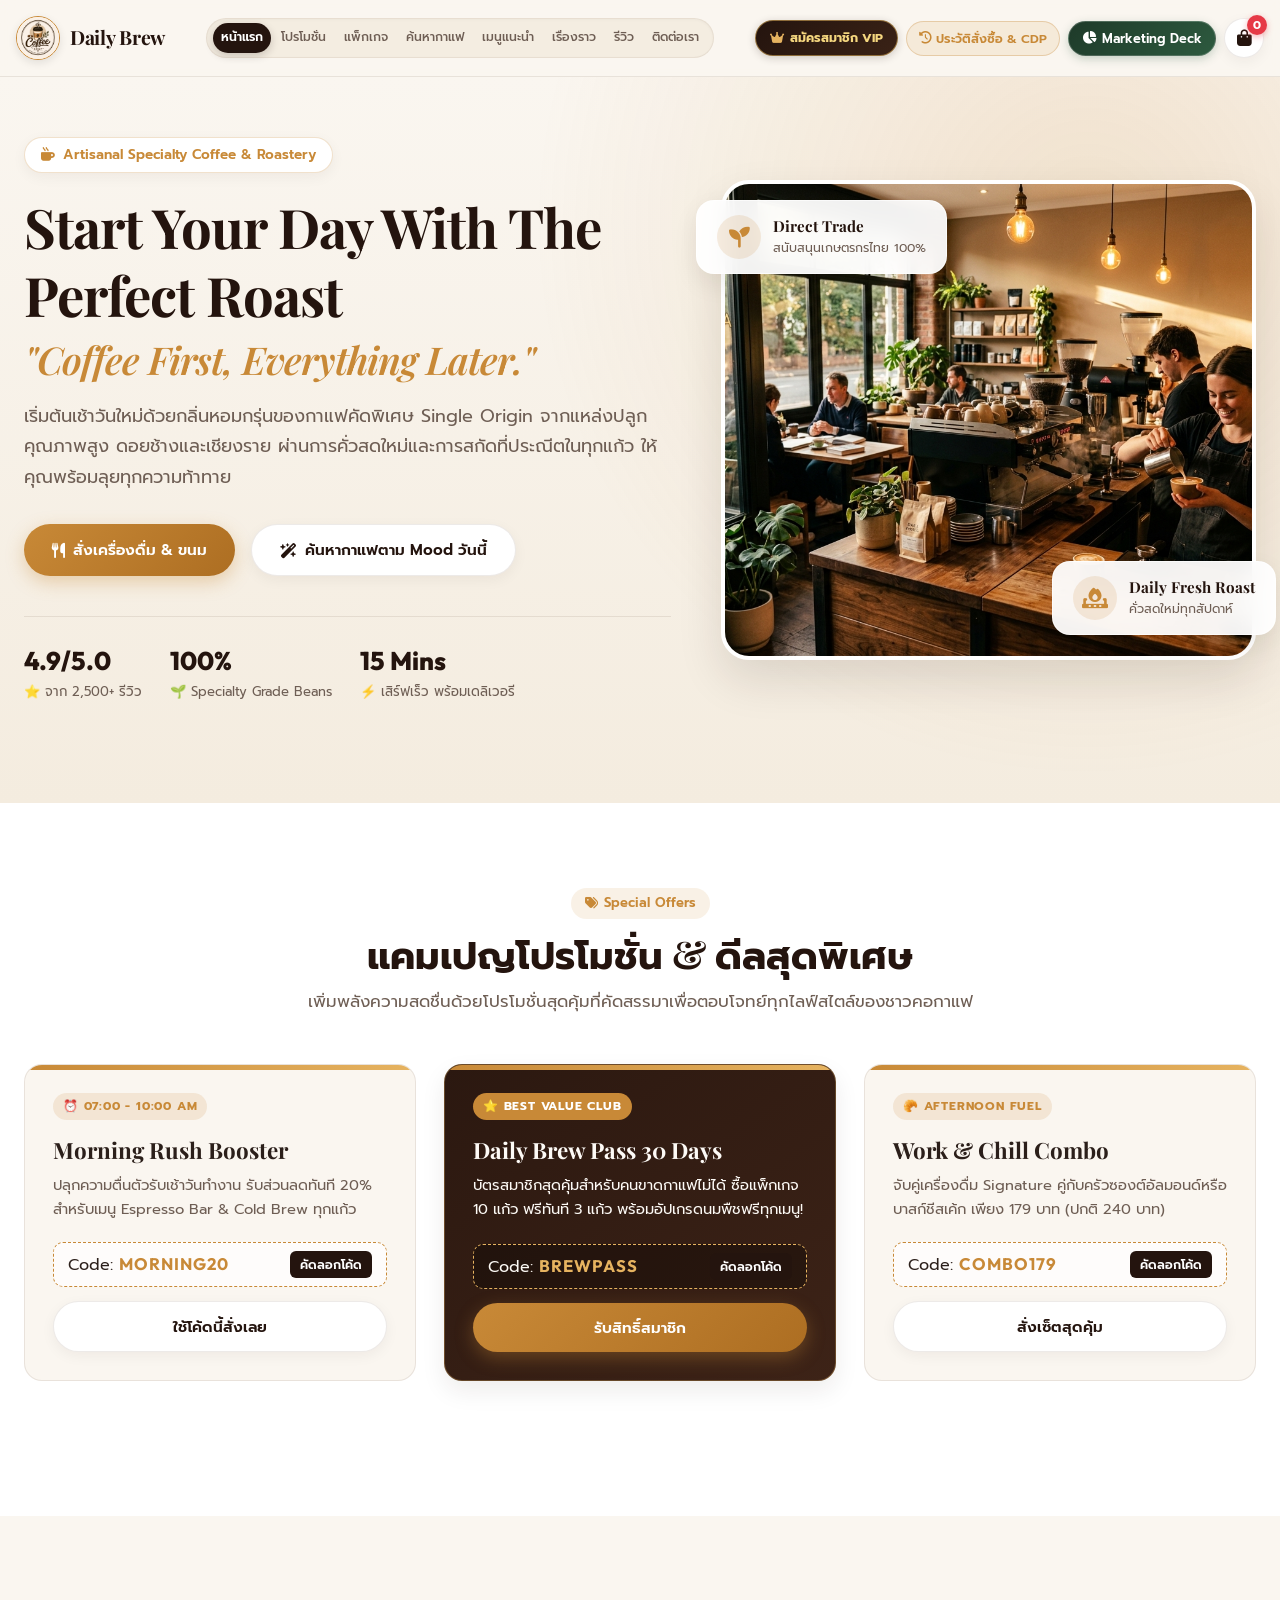
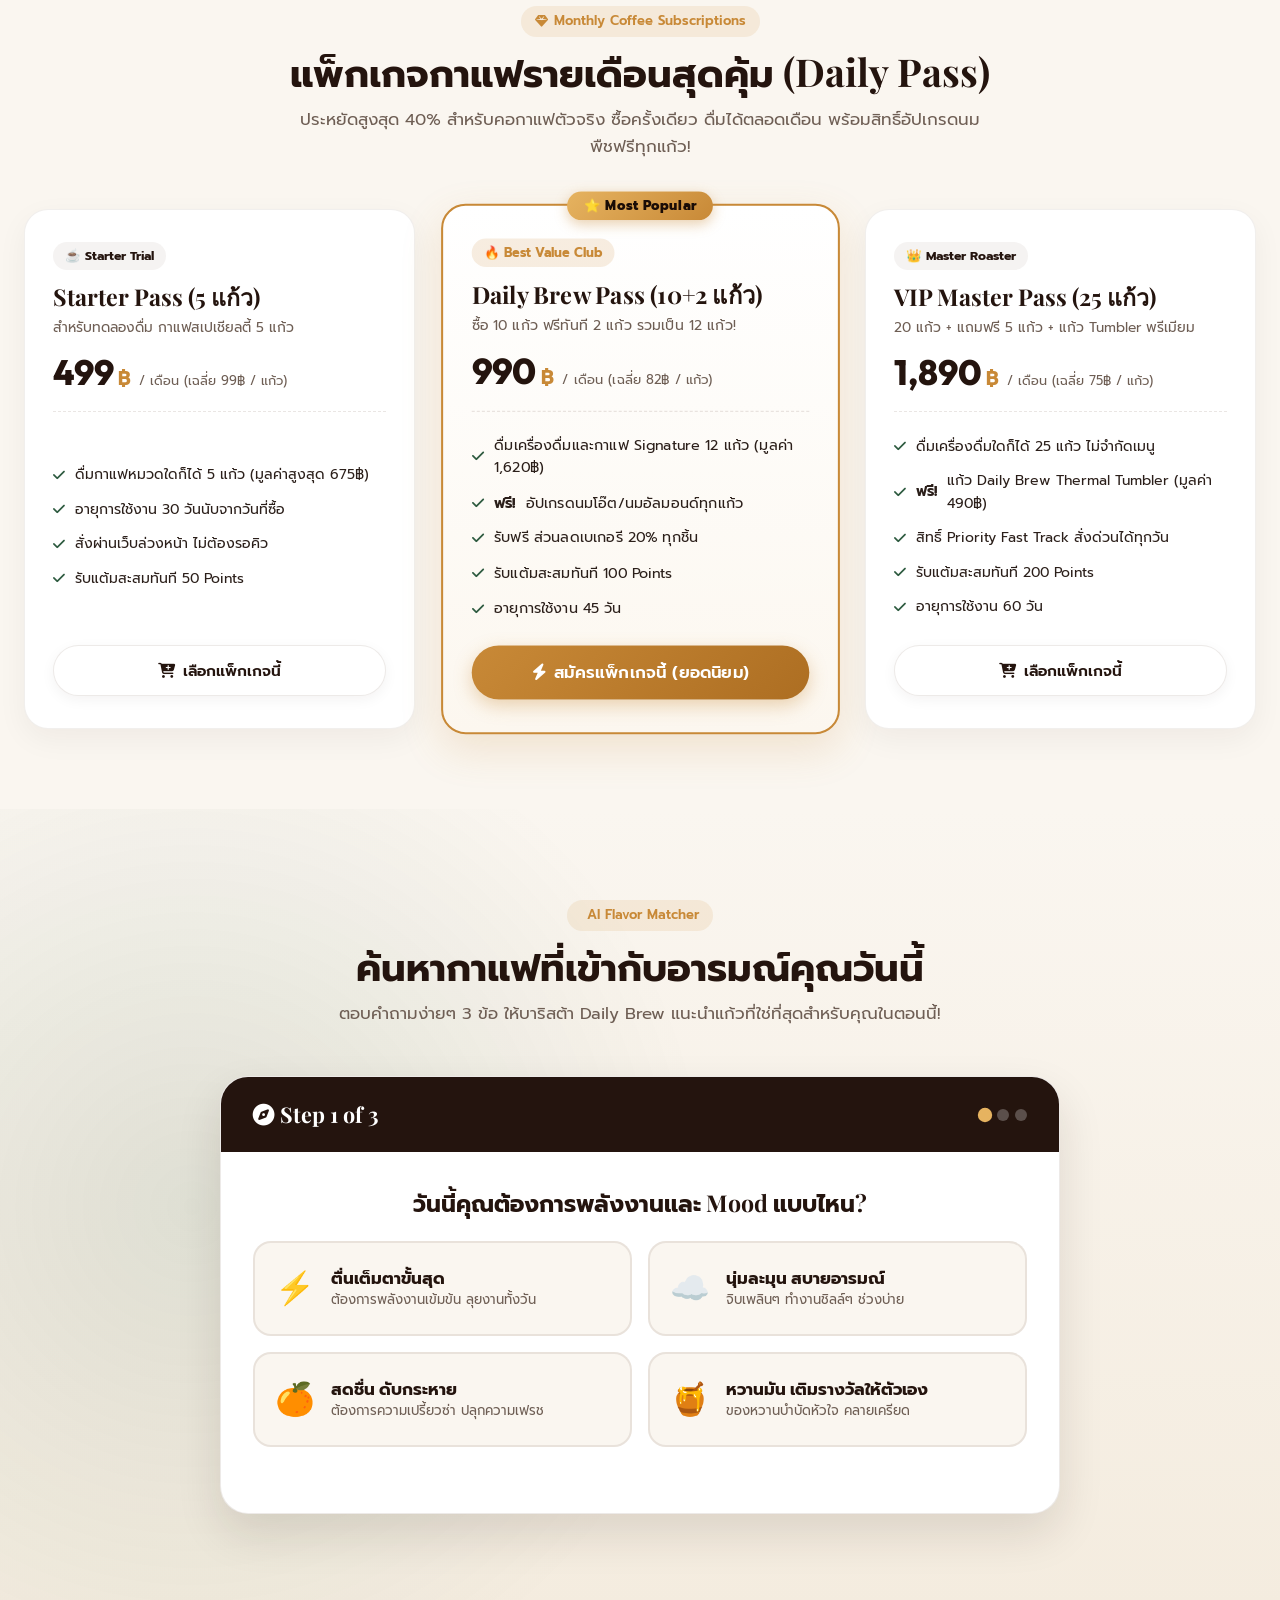
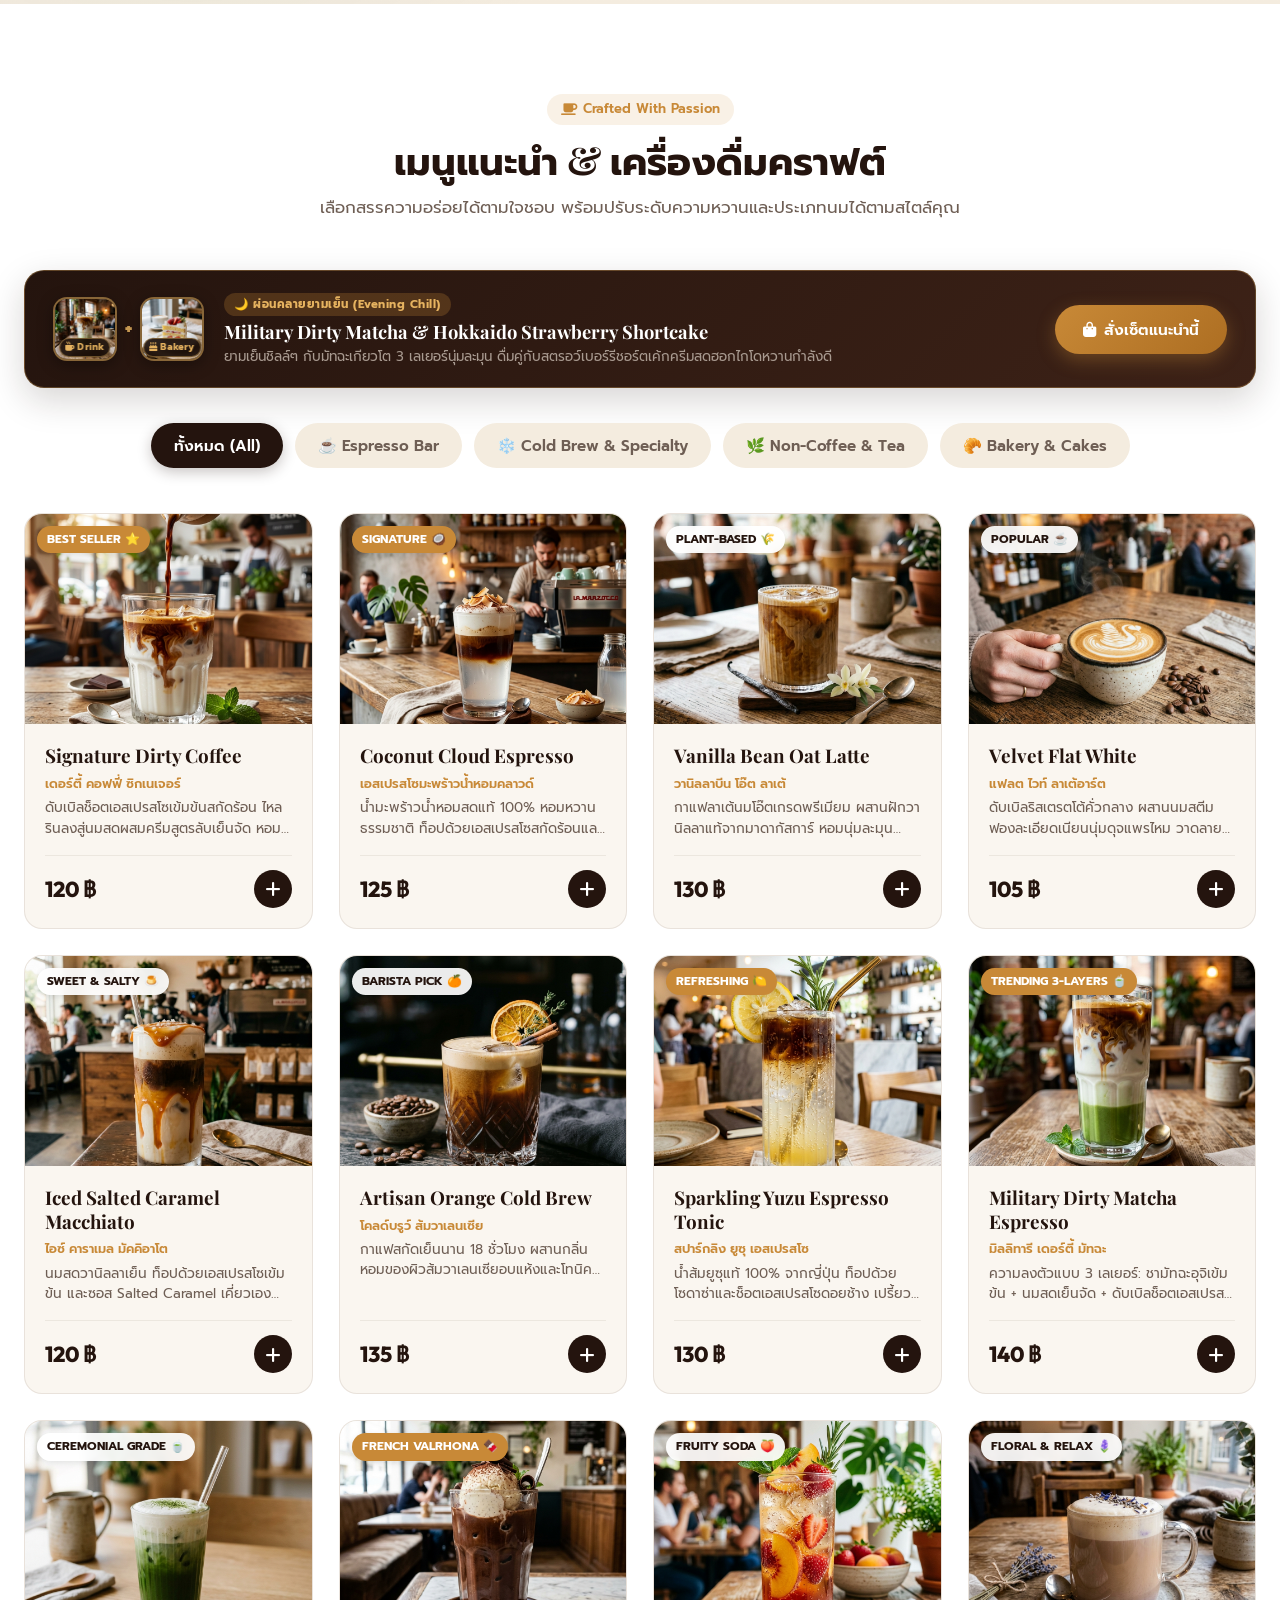
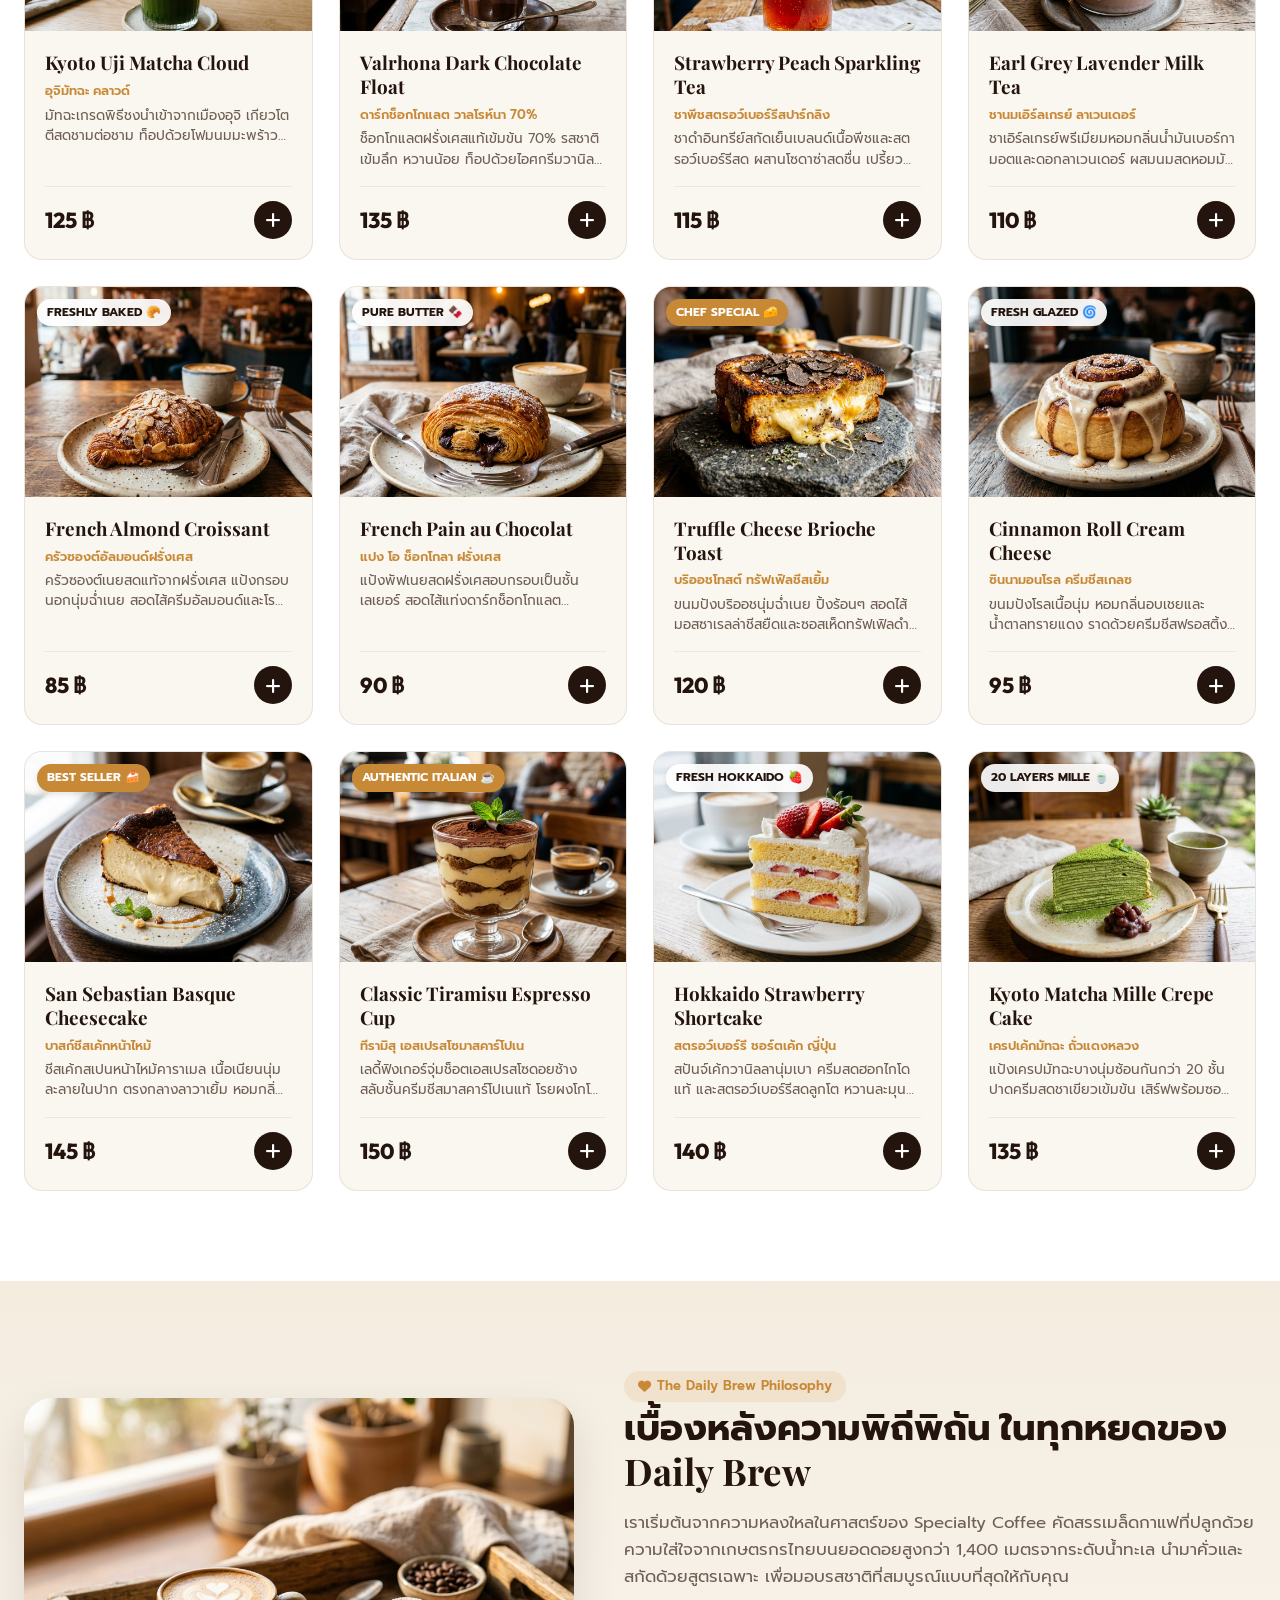
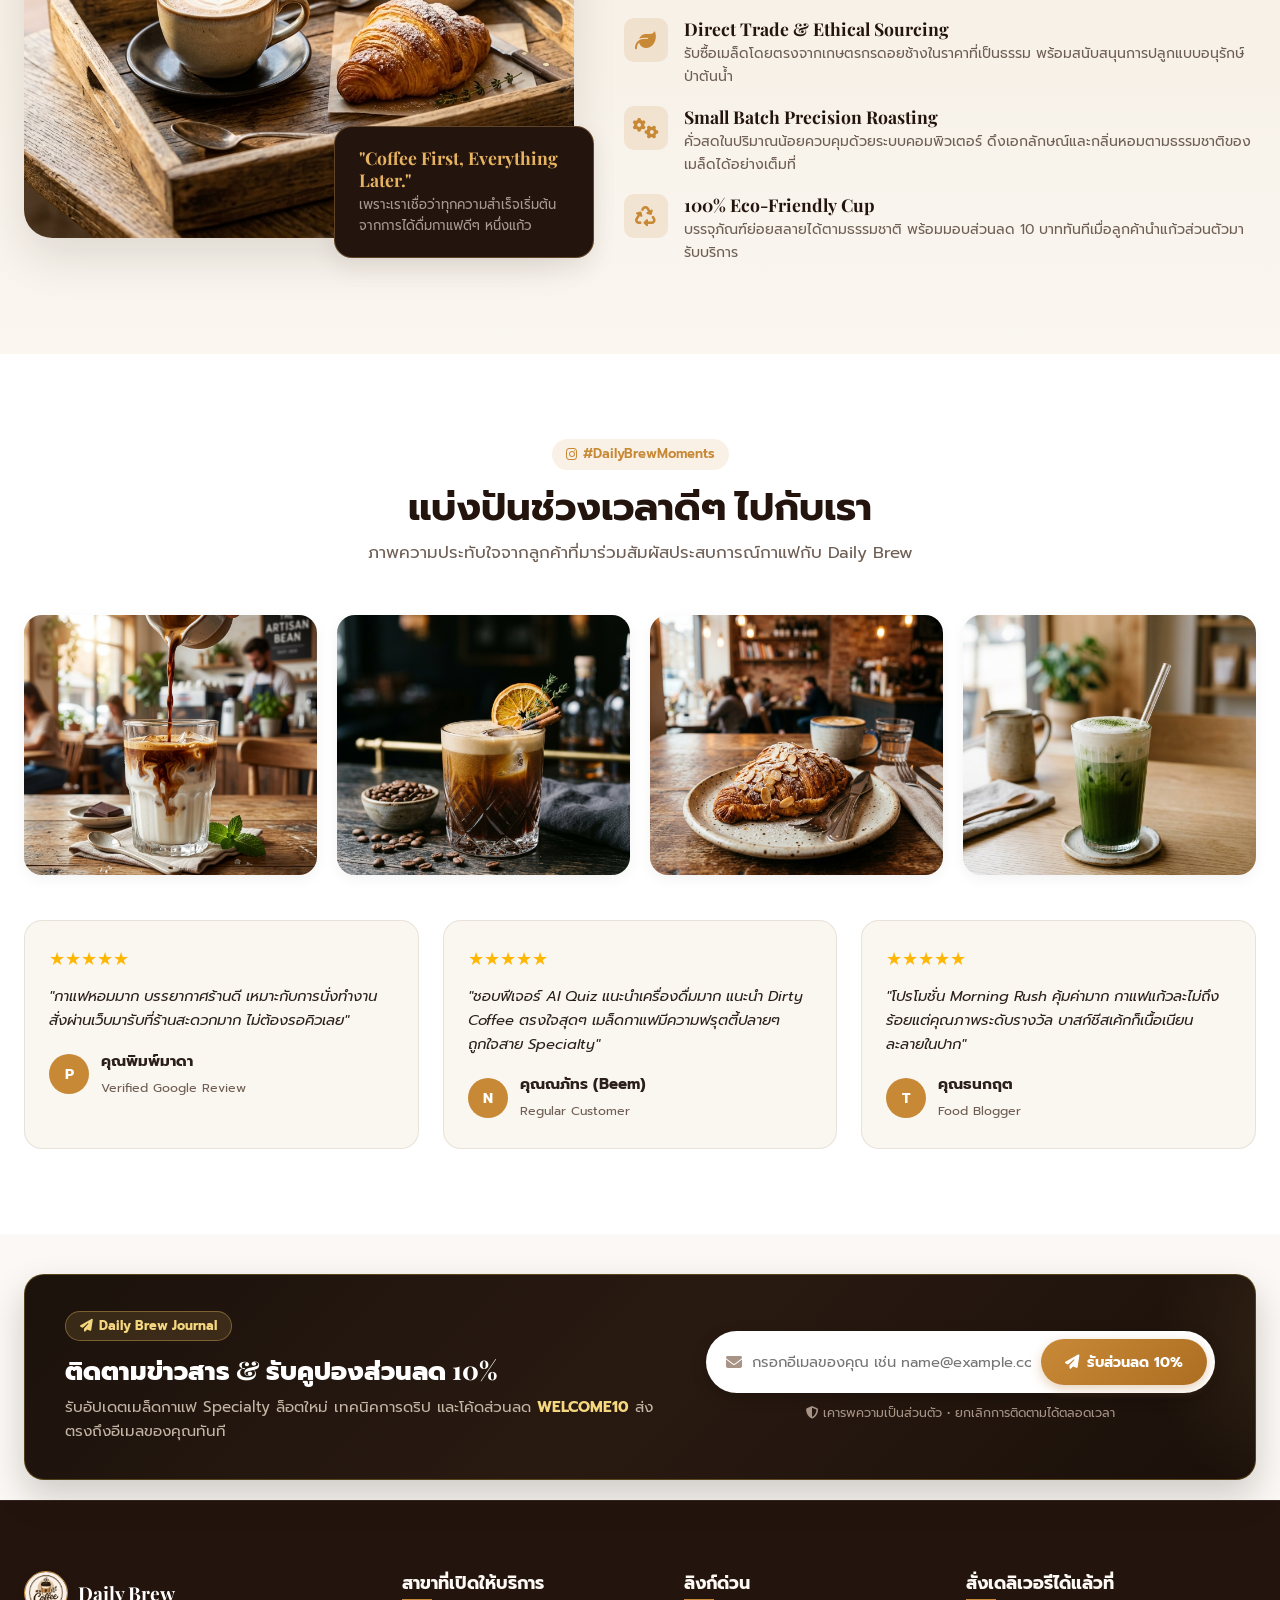
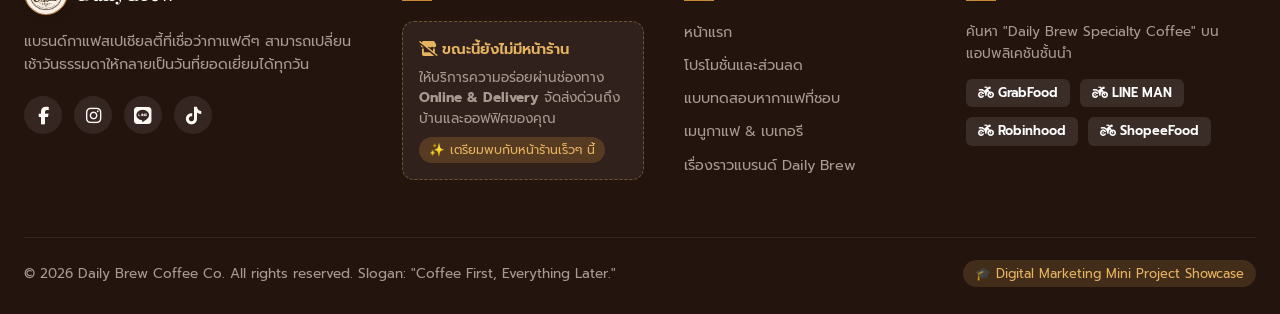
==== commit 09418a7b: "feat(nav): move VIP button to navbar actions next to CDP and streamline index layout" ====
--- a/index.html
+++ b/index.html
@@ -35,7 +35,6 @@
         <ul class="nav-links" id="nav-links">
           <li><a href="#hero" class="active">หน้าแรก</a></li>
           <li><a href="#promotions">โปรโมชั่น</a></li>
-          <li><a href="vip.html" class="nav-vip-link"><i class="fa-solid fa-crown" style="color: var(--accent-gold);"></i> สมัครสมาชิก VIP</a></li>
           <li><a href="#packages">แพ็กเกจ</a></li>
           <li><a href="#quiz">ค้นหากาแฟ</a></li>
           <li><a href="#menu">เมนูแนะนำ</a></li>
@@ -47,6 +46,12 @@
 
       <!-- Nav Actions & Special Marketing Presentation Button -->
       <div class="nav-actions">
+        <!-- VIP Club Member Button (Next to Order History & CDP) -->
+        <a href="vip.html" class="btn-nav-vip" id="btn-nav-vip" title="ระบบสมาชิก Daily Brew Club">
+          <i class="fa-solid fa-crown" style="color: var(--accent-gold);"></i>
+          <span>สมัครสมาชิก VIP</span>
+        </a>
+
         <!-- Member Portal & Order History Button -->
         <button class="btn-member-portal" id="btn-open-member-portal" onclick="openMemberPortalModal()" title="ดูข้อมูลลูกค้า CDP และประวัติการสั่งซื้อ">
           <i class="fa-solid fa-clock-rotate-left"></i>
@@ -205,66 +210,7 @@
       </div>
     </section>
 
-    <!-- 3. VIP MEMBERSHIP SHOWCASE (CRM & Customer Loyalty) -->
-    <section class="membership-showcase-section" id="membership">
-      <div class="container">
-        <div class="vip-showcase-card">
-          <div class="vip-showcase-content">
-            <span class="badge-tag"><i class="fa-solid fa-crown"></i> VIP Coffee Club</span>
-            <h2>ยกระดับประสบการณ์กาแฟกับ Daily Brew Club</h2>
-            <p>เปิดประสบการณ์ความเอ็กซ์คลูซีฟ รับส่วนลด <strong>20% (โค้ด DAILYVIP20)</strong> ทันที พร้อมสะสมแต้มแลกเครื่องดื่มฟรี และรับของขวัญพิเศษในเดือนเกิด 🎂</p>
-            
-            <div class="vip-showcase-perks-row">
-              <div class="vip-perk-pill"><i class="fa-solid fa-percent"></i> ส่วนลด 20%</div>
-              <div class="vip-perk-pill"><i class="fa-solid fa-cake-candles"></i> ฟรีเครื่องดื่มวันเกิด</div>
-              <div class="vip-perk-pill"><i class="fa-solid fa-coins"></i> 10฿ = 1 แต้ม (รับ 100 PTS)</div>
-              <div class="vip-perk-pill"><i class="fa-solid fa-bolt"></i> Priority Fast Track</div>
-            </div>
-
-            <div class="vip-showcase-actions">
-              <a href="vip.html" class="btn btn-primary" id="btn-home-vip-cta">
-                <i class="fa-solid fa-crown"></i> เข้าสู่หน้าสมาชิก & รับบัตร VIP
-              </a>
-              <span class="vip-showcase-status" id="home-vip-status-text">
-                <i class="fa-solid fa-circle-check" style="color: #4ade80;"></i> สมัครฟรี ไม่มีค่าใช้จ่าย รับสิทธิพิเศษทันที
-              </span>
-            </div>
-          </div>
-
-          <div class="vip-showcase-visual">
-            <a href="vip.html" class="vip-mini-card-wrap" title="คลิกเพื่อเข้าสู่หน้าสมาชิก VIP">
-              <div class="vip-mini-card">
-                <div class="vip-mini-card-top">
-                  <span class="vip-mini-brand">☕ DAILY BREW</span>
-                  <span class="vip-mini-tier"><i class="fa-solid fa-crown"></i> VIP GOLD</span>
-                </div>
-                <div class="vip-mini-middle">
-                  <div class="vip-mini-chip">
-                    <i class="fa-solid fa-microchip"></i>
-                    <i class="fa-solid fa-wifi" style="transform:rotate(90deg); font-size:0.75rem;"></i>
-                  </div>
-                  <span class="vip-mini-crown-icon">👑</span>
-                </div>
-                <div class="vip-mini-member-info">
-                  <span class="vip-mini-label">MEMBER NAME</span>
-                  <h4 id="home-vip-card-name">คุณ สมาชิกคนพิเศษ</h4>
-                </div>
-                <div class="vip-mini-bottom">
-                  <div>
-                    <span class="vip-mini-label">MEMBER ID</span>
-                    <p id="home-vip-card-id">DB-2026-VIP</p>
-                  </div>
-                  <span class="vip-mini-status">● ACTIVE</span>
-                </div>
-              </div>
-              <div class="vip-mini-card-hint">
-                <span>คลิกเพื่อดูบัตร VIP & แก้ไขข้อมูล <i class="fa-solid fa-arrow-right"></i></span>
-              </div>
-            </a>
-          </div>
-        </div>
-      </div>
-    </section>
+
 
     <!-- 4. COFFEE PACKAGES & SUBSCRIPTIONS (Recurring Revenue & LTV) -->
     <section class="packages-section" id="packages">
--- a/style.css
+++ b/style.css
@@ -1851,6 +1851,8 @@
   grid-template-columns: 1.15fr 0.85fr;
   gap: 40px;
   align-items: start;
+  max-width: 1140px;
+  margin: 0 auto;
 }
 
 .membership-form-card {
@@ -2440,6 +2442,40 @@
   border: 1px dashed rgba(200, 137, 55, 0.35);
 }
 
+/* VIP Member Pass Button in Navbar (next to Member Portal) */
+.btn-nav-vip {
+  background: linear-gradient(135deg, #24140e 0%, #3a2216 100%);
+  color: #f5d77f;
+  border: 1px solid rgba(223, 177, 91, 0.55);
+  padding: 7px 14px;
+  border-radius: 9999px;
+  font-family: 'Prompt', sans-serif;
+  font-size: 0.78rem;
+  font-weight: 700;
+  text-decoration: none;
+  display: flex;
+  align-items: center;
+  gap: 6px;
+  transition: all 0.3s ease;
+  white-space: nowrap;
+  box-shadow: 0 2px 8px rgba(36, 20, 14, 0.2);
+}
+
+.btn-nav-vip:hover {
+  background: linear-gradient(135deg, #c28b51 0%, #8c5b23 100%);
+  color: #ffffff;
+  border-color: #dfb15b;
+  transform: translateY(-2px);
+  box-shadow: 0 4px 14px rgba(194, 139, 81, 0.35);
+}
+
+.btn-nav-vip.active {
+  background: linear-gradient(135deg, #c28b51 0%, #8c5b23 100%);
+  color: #ffffff;
+  border-color: #f5d77f;
+  box-shadow: 0 2px 10px rgba(194, 139, 81, 0.35);
+}
+
 /* Member Portal Button in Navbar */
 .btn-member-portal {
   background: rgba(200, 137, 55, 0.12);
@@ -3156,7 +3192,8 @@
   border-radius: 20px;
   padding: 26px 32px;
   color: #ffffff;
-  margin-bottom: 35px;
+  margin: 0 auto 35px auto;
+  max-width: 1140px;
   border: 1px solid rgba(223, 177, 91, 0.35);
   box-shadow: 0 10px 30px rgba(26, 15, 10, 0.2);
 }
@@ -3192,6 +3229,8 @@
   grid-template-columns: 1fr 1fr;
   gap: 36px;
   align-items: start;
+  max-width: 1140px;
+  margin: 0 auto;
 }
 
 .vip-dashboard-card {
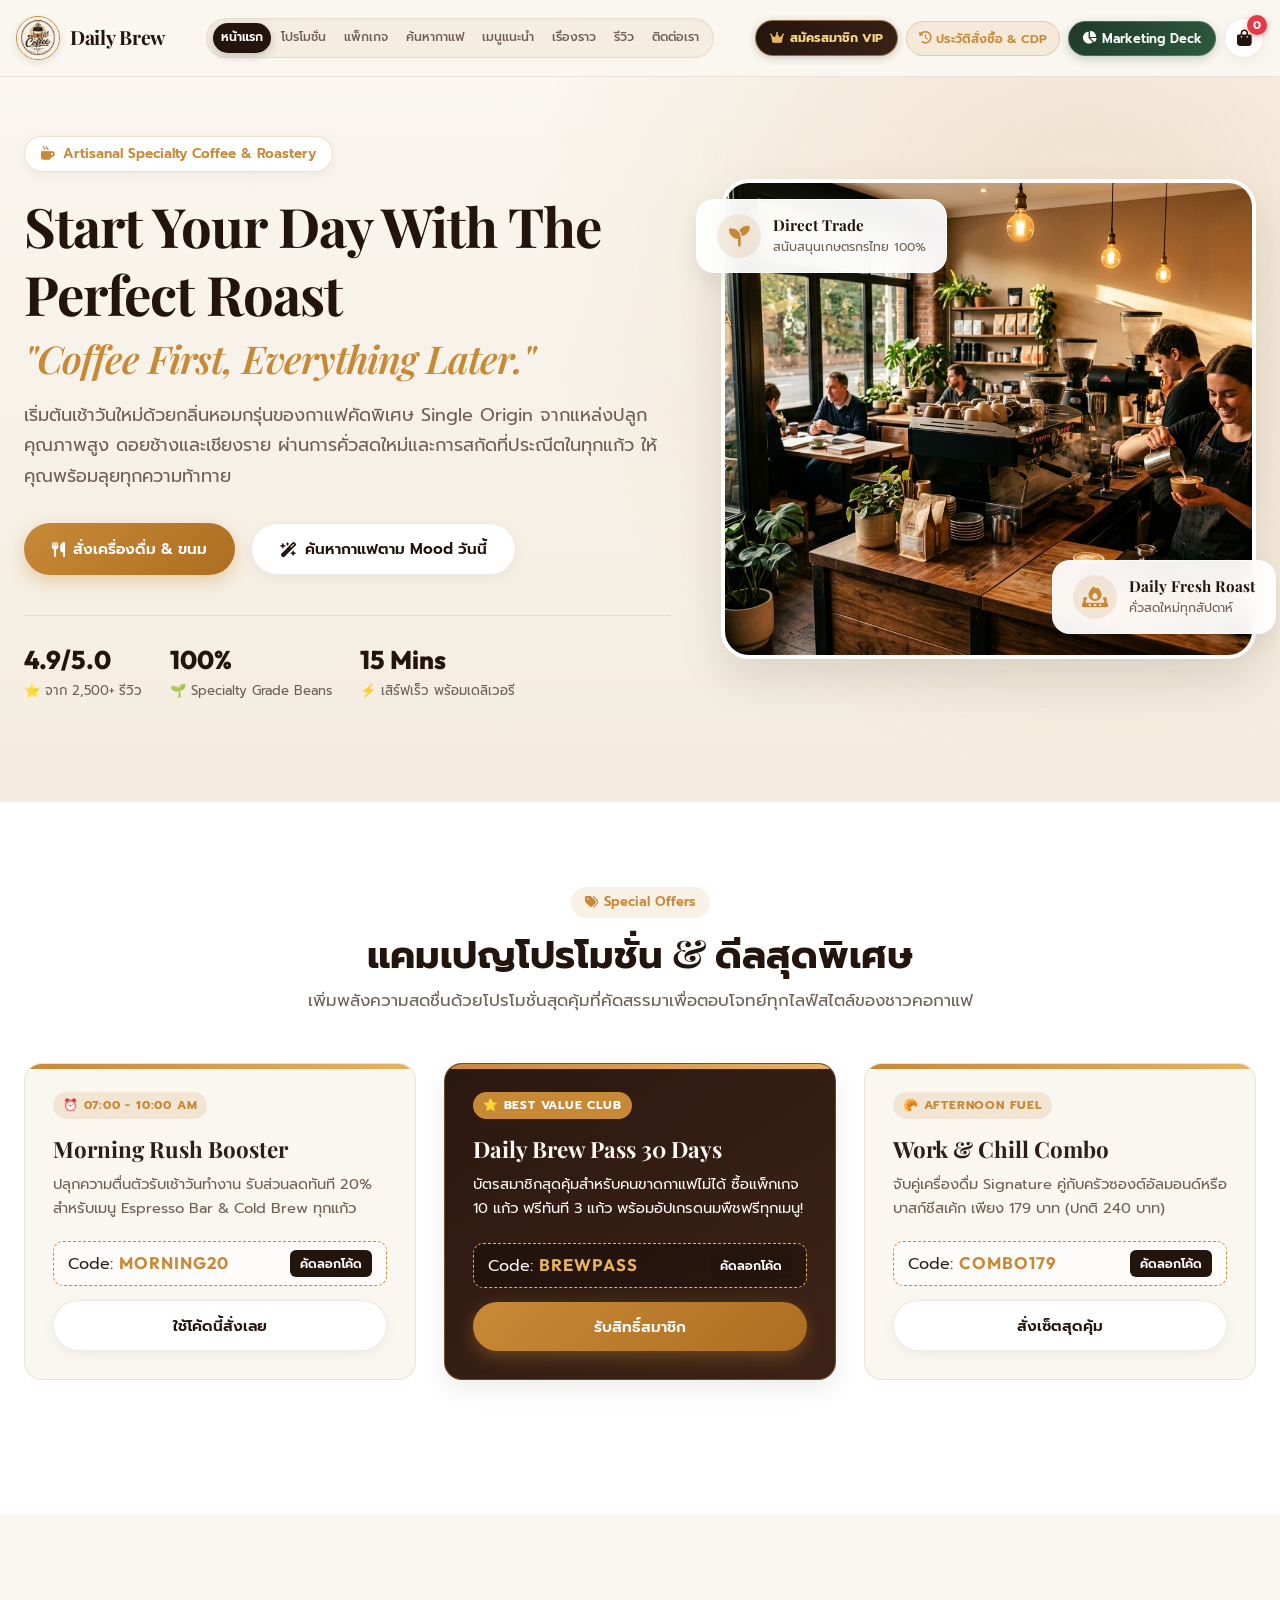
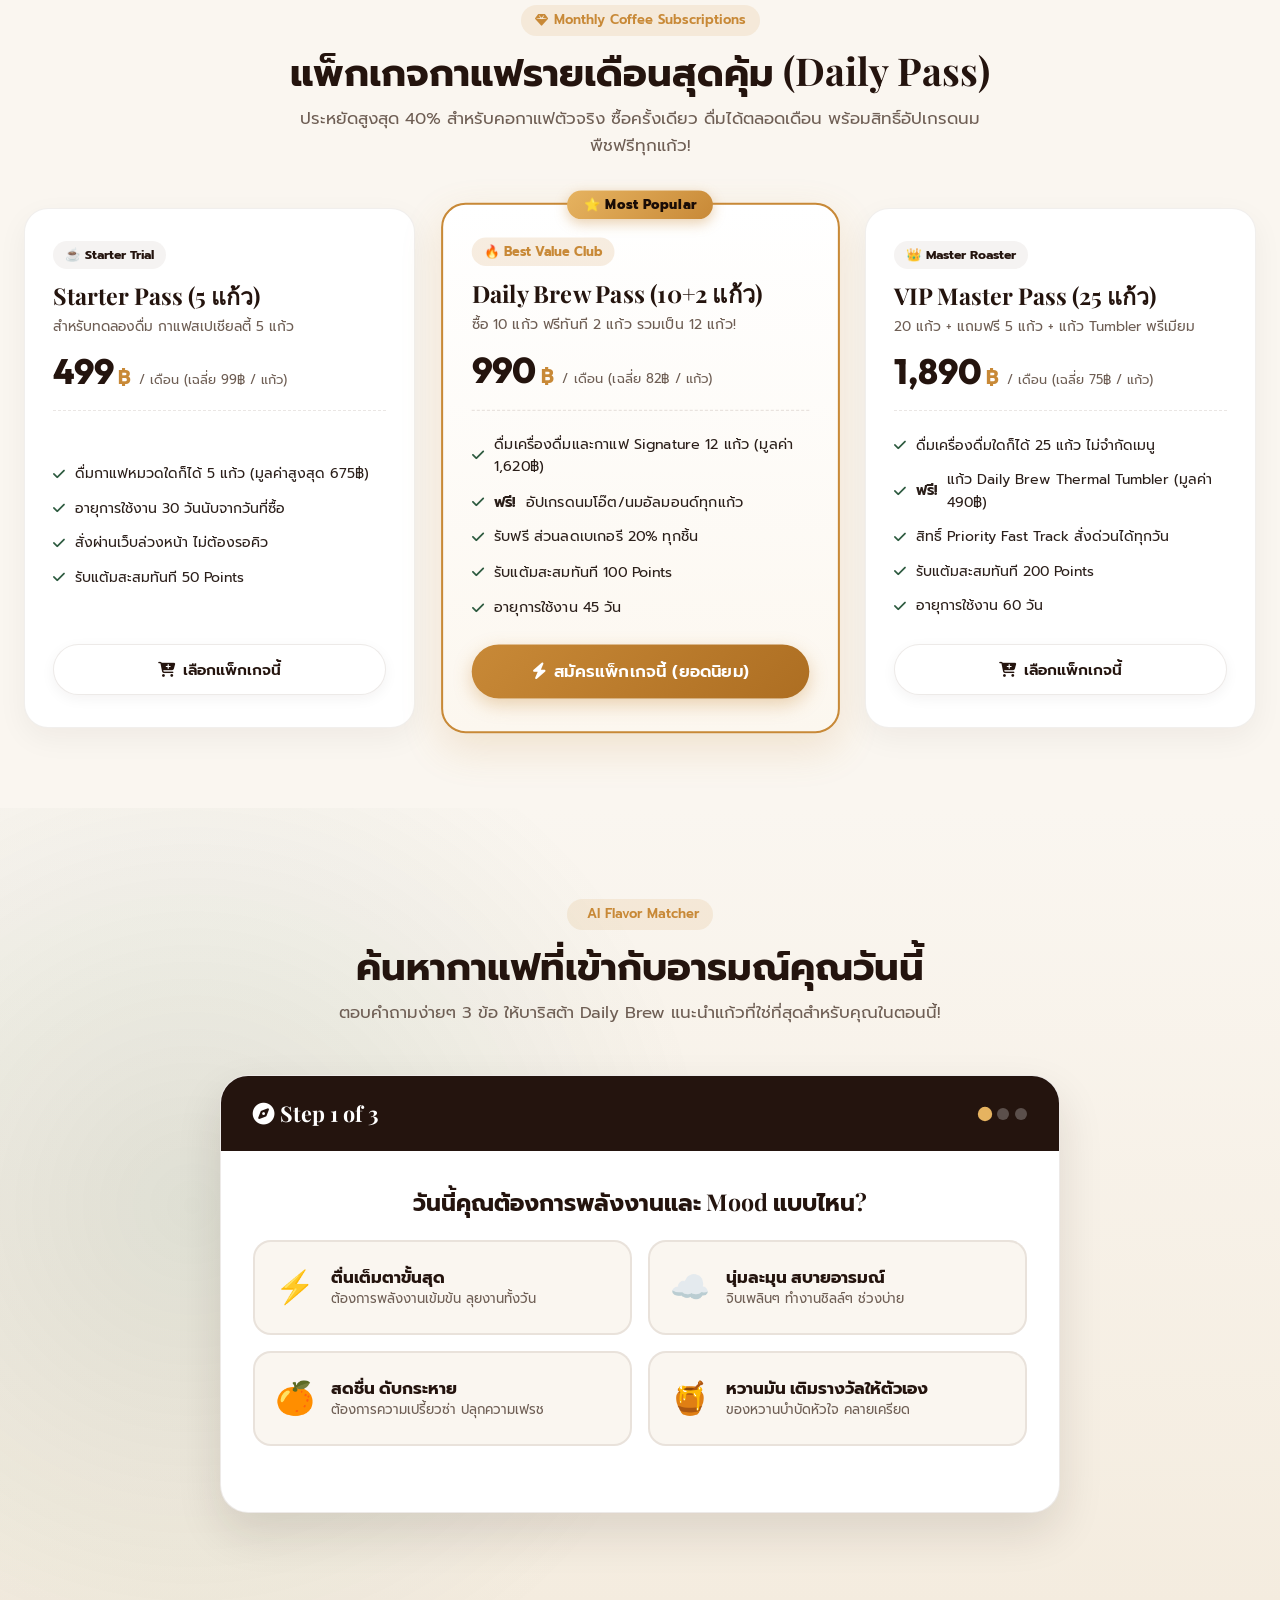
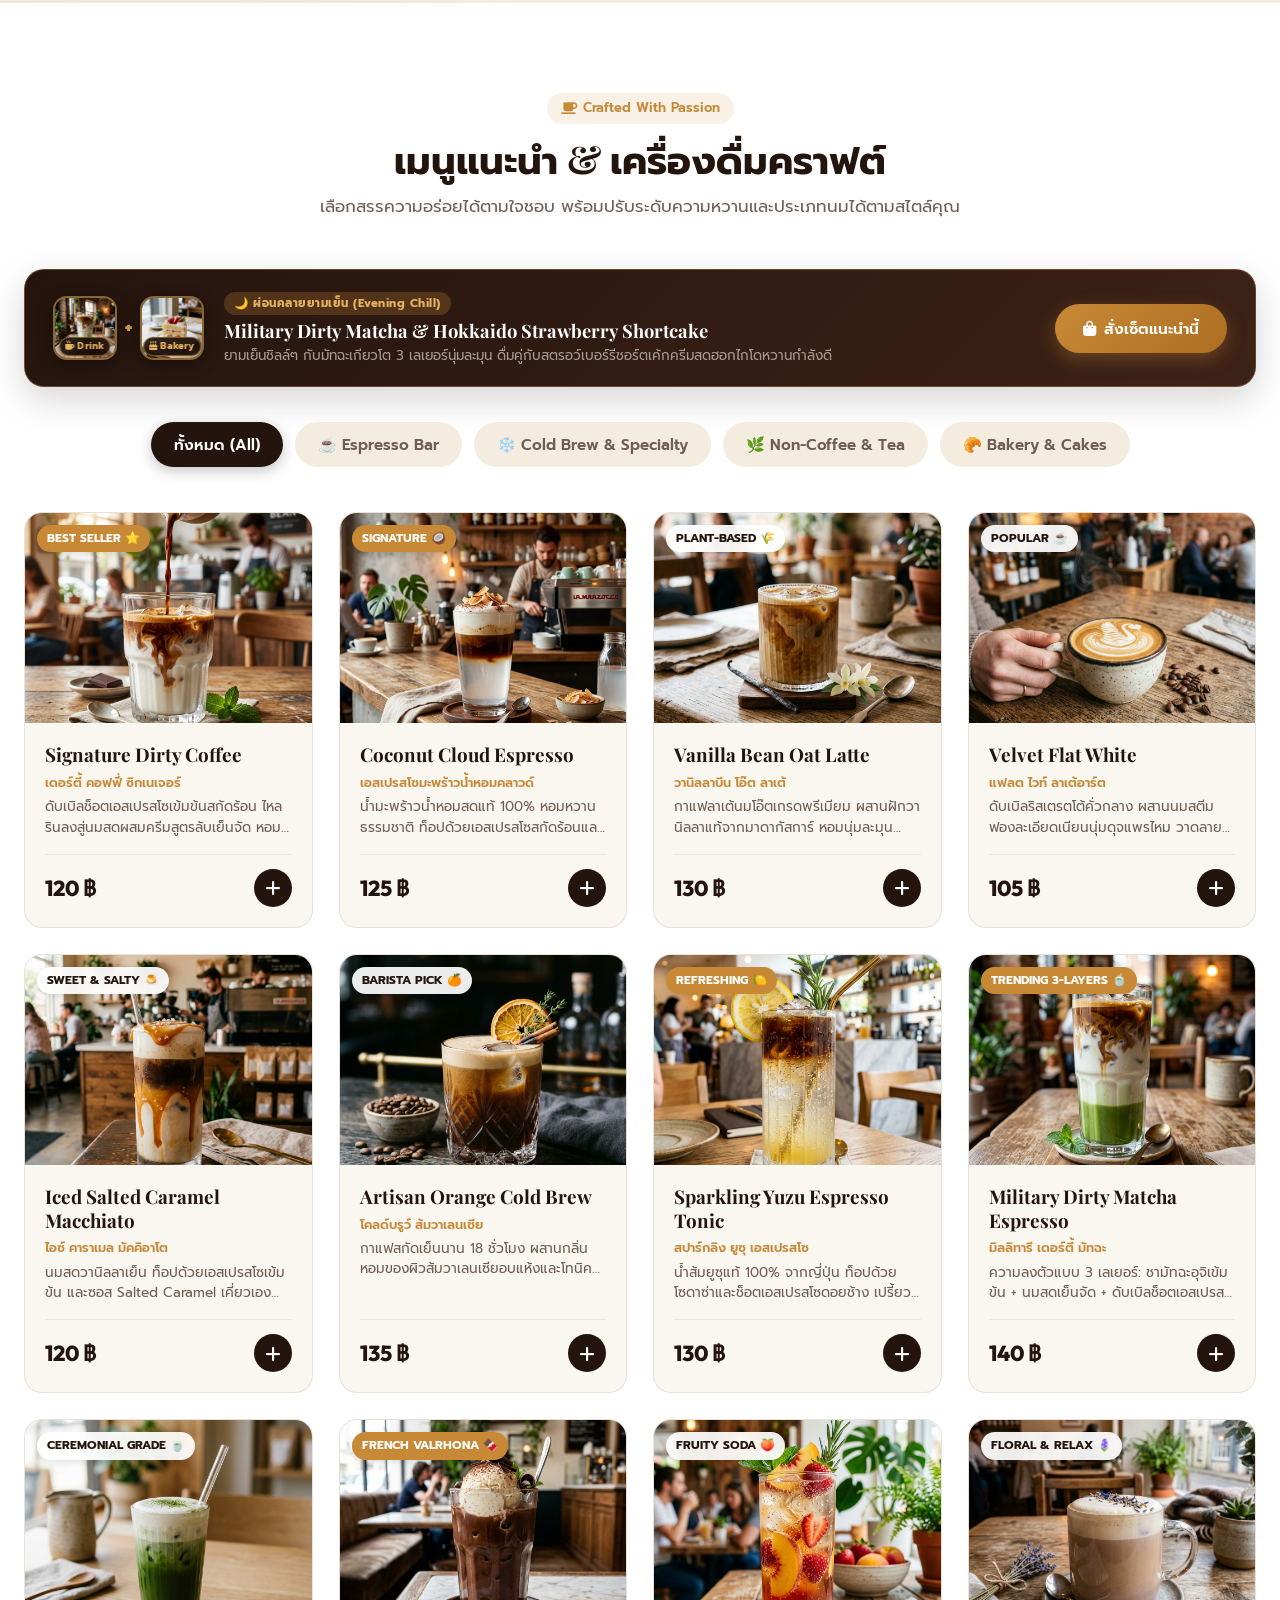
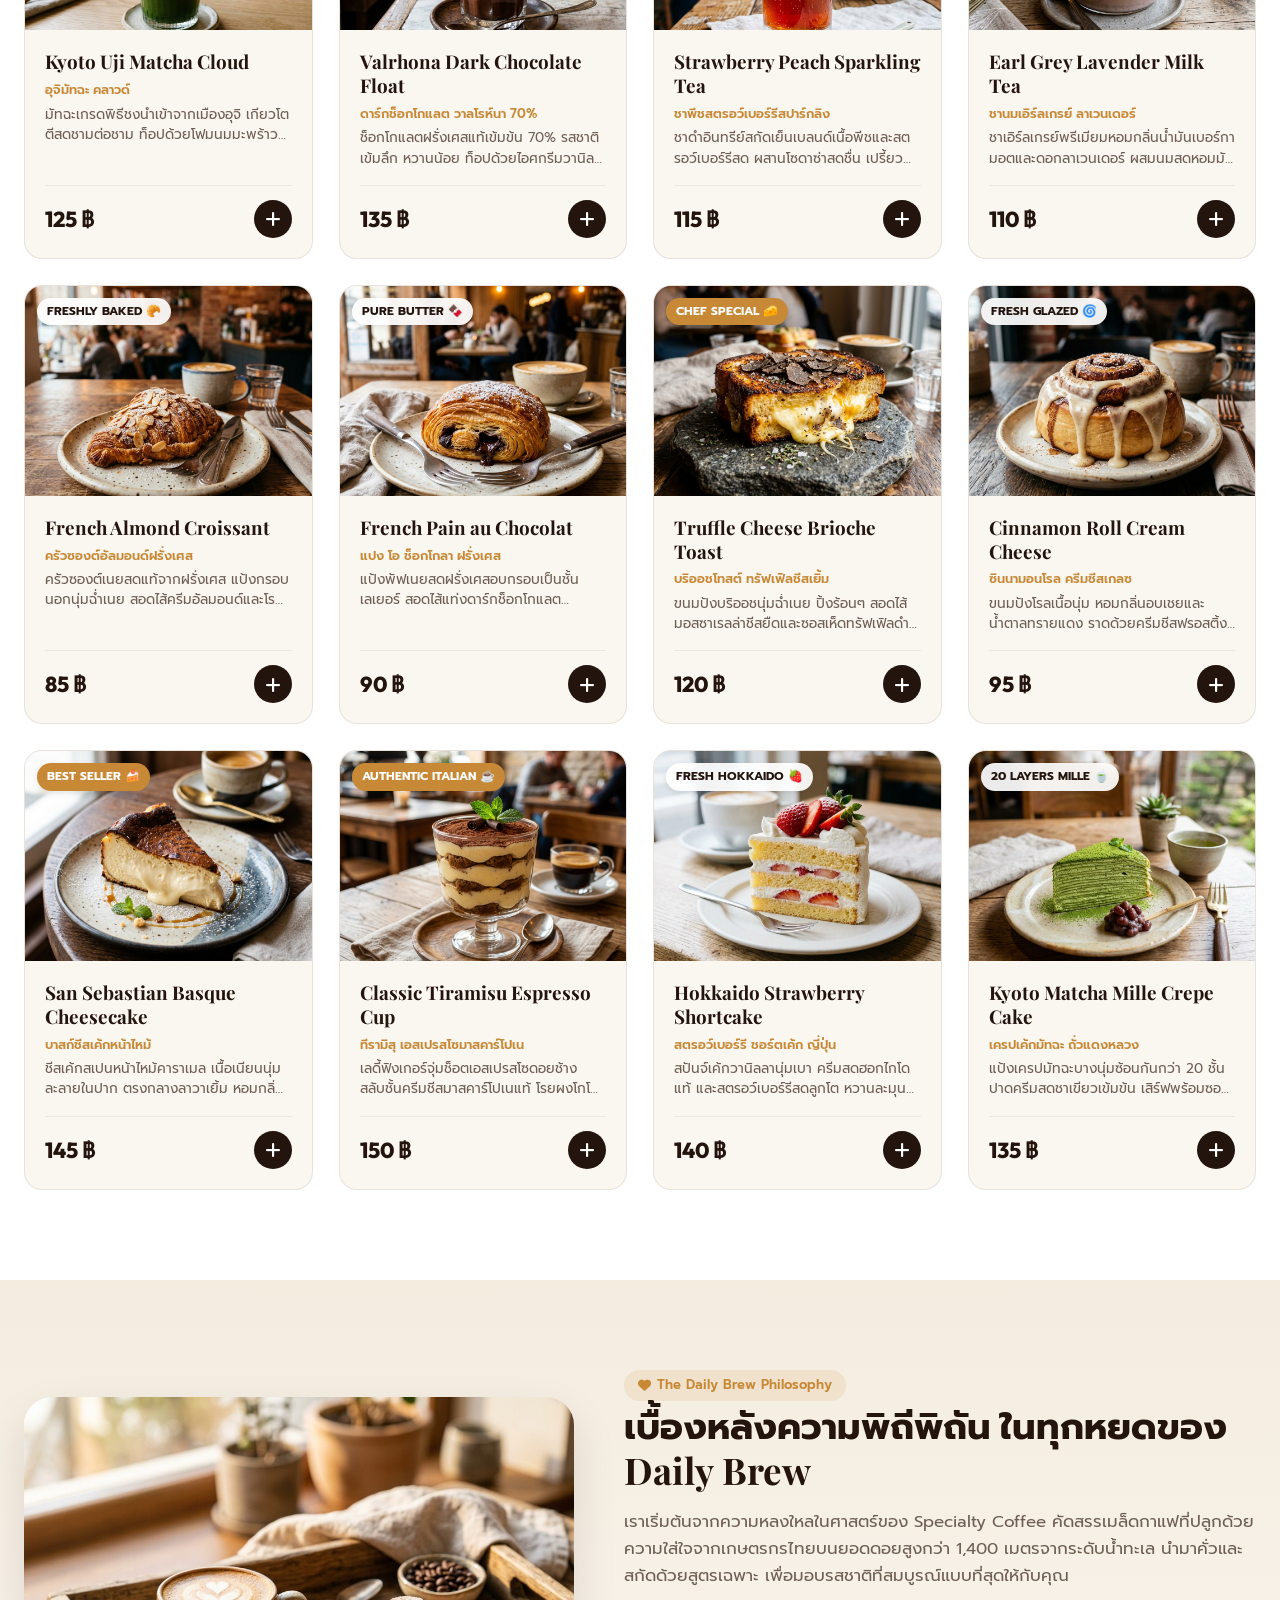
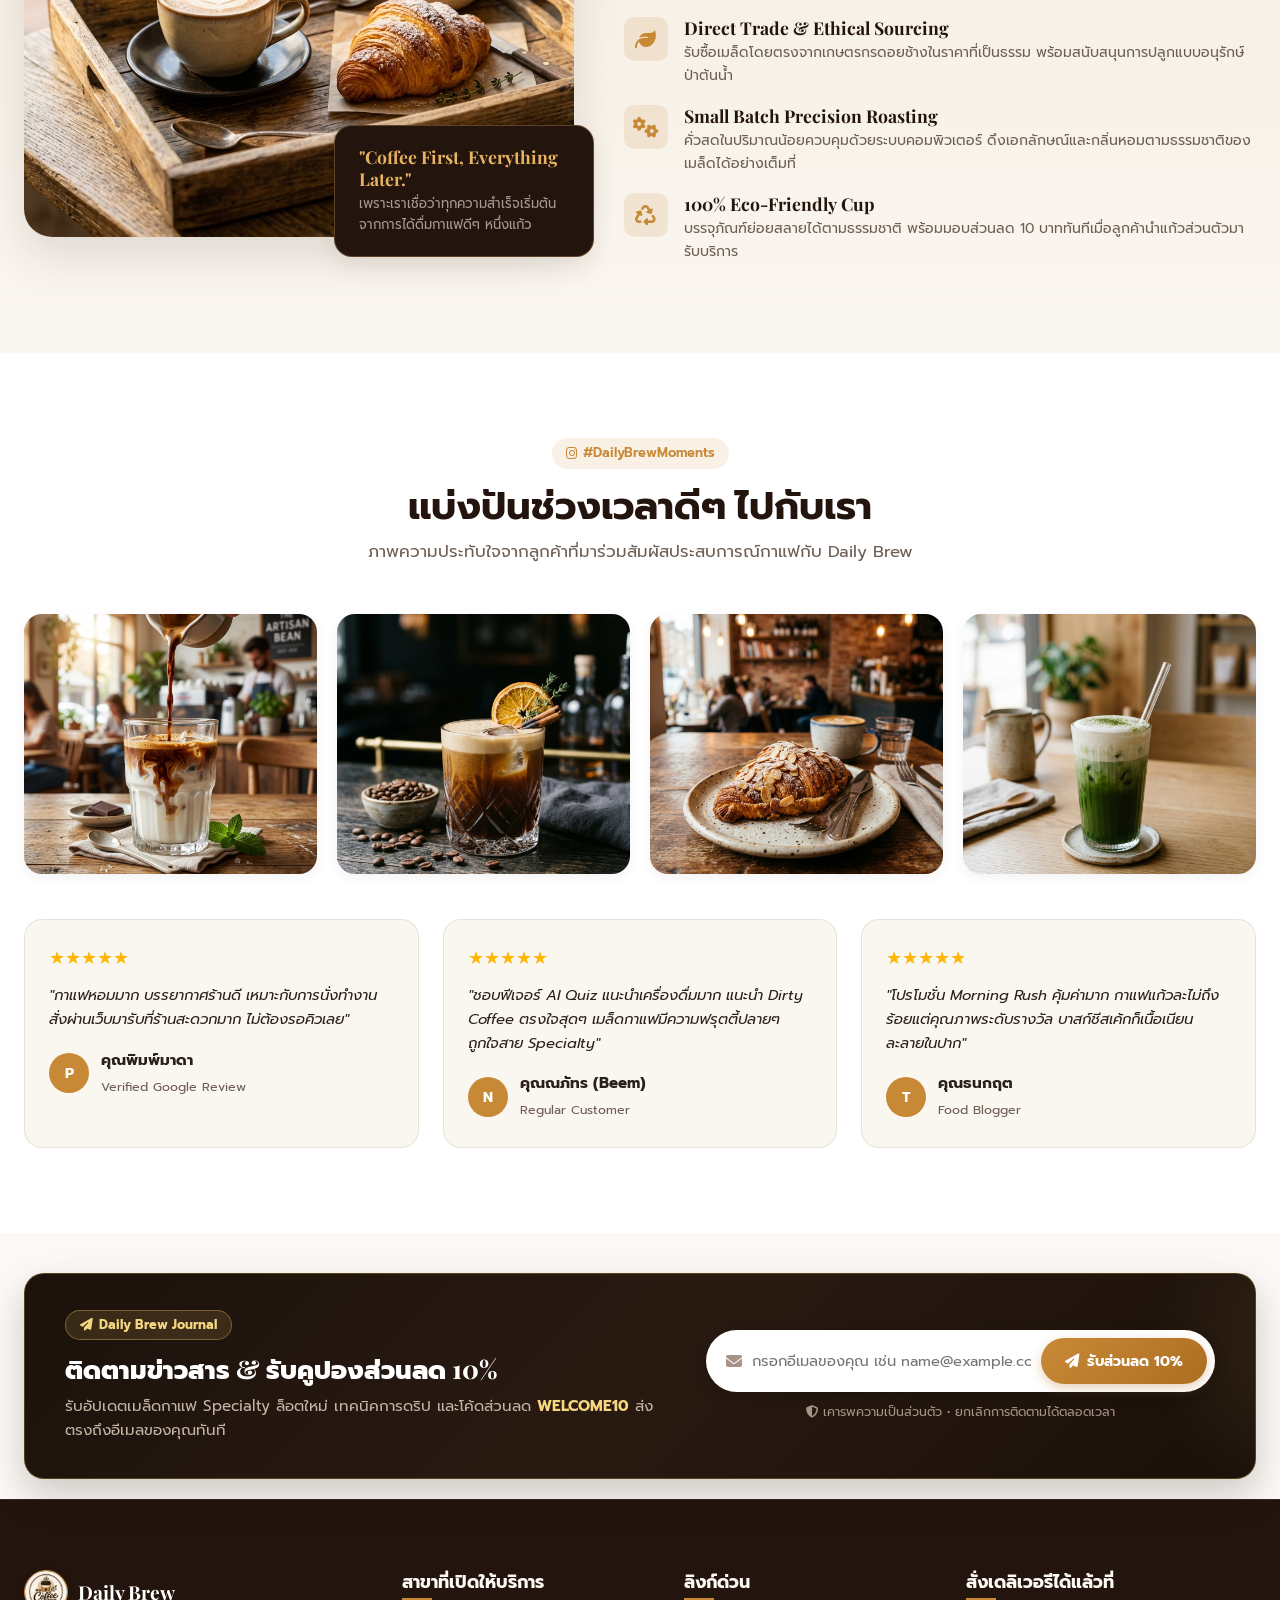
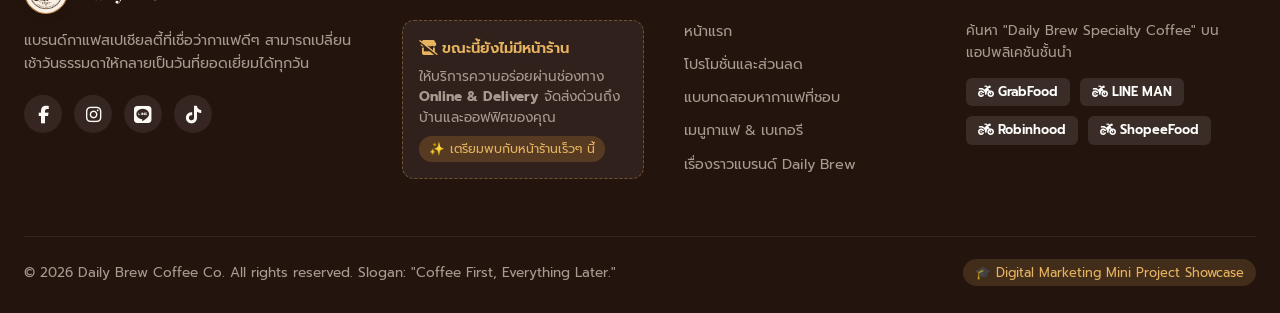
==== commit dffd57e3: "fix(deeplink): force fresh cache and ensure instant modal popup for ?order=dirty-coffee" ====
--- a/index.html
+++ b/index.html
@@ -850,40 +850,15 @@
     </div>
   </div>
 
-  <!-- 3. SIMULATED CHECKOUT & RECEIPT MODAL -->
+  <!-- 3. ORDER CHECKOUT, SUMMARY & RECEIPT MODAL -->
   <div class="modal-overlay" id="checkout-modal">
-    <div class="modal-content">
+    <div class="modal-content" style="max-width: 600px;">
       <div class="modal-header">
-        <h3><i class="fa-solid fa-circle-check" style="color: var(--accent-green);"></i> ชำระเงินสำเร็จ (Order Placed!)</h3>
+        <h3><i class="fa-solid fa-receipt" style="color: var(--accent-caramel);"></i> สรุปคำสั่งซื้อ & ออกใบเสร็จรับเงิน</h3>
         <button class="btn-close-modal" onclick="closeCheckoutModal()">&times;</button>
       </div>
-      <div class="modal-body" style="text-align: center;">
-        <div style="font-size: 3.5rem; color: var(--accent-green); margin-bottom: 12px;">
-          <i class="fa-solid fa-mug-hot"></i>
-        </div>
-        <h4 style="font-size: 1.3rem; color: var(--primary-espresso); margin-bottom: 6px;">ขอบคุณที่เลือก Daily Brew!</h4>
-        <p style="color: var(--text-muted); font-size: 0.9rem; margin-bottom: 20px;">
-          ออเดอร์หมายเลข <strong>#DB-2026-889</strong> กำลังถูกจัดเตรียมโดยบาริสต้า
-        </p>
-
-        <div style="background: var(--bg-cream-soft); padding: 18px; border-radius: 12px; text-align: left; margin-bottom: 20px; font-size: 0.88rem;">
-          <div style="display:flex; justify-content:space-between; margin-bottom: 6px;">
-            <span>สถานะ:</span>
-            <span style="color: var(--accent-caramel); font-weight: 700;">กำลังชง (Brewing with Love)</span>
-          </div>
-          <div style="display:flex; justify-content:space-between; margin-bottom: 6px;">
-            <span>เวลาโดยประมาณ:</span>
-            <span>10 - 15 นาที</span>
-          </div>
-          <div style="display:flex; justify-content:space-between;">
-            <span>ชำระผ่าน:</span>
-            <span>PromptPay QR / Online Cashless</span>
-          </div>
-        </div>
-
-        <button class="btn btn-primary" style="width: 100%;" onclick="closeCheckoutModal()">
-          กลับสู่หน้าหลัก
-        </button>
+      <div class="modal-body" style="padding: 20px 24px;">
+        <!-- Content will be rendered dynamically by renderCheckoutSummaryModal() in app.js -->
       </div>
     </div>
   </div>
@@ -1150,6 +1125,6 @@
   <script src="https://cdn.jsdelivr.net/npm/@emailjs/browser@4/dist/email.min.js"></script>
 
   <!-- JavaScript Logic -->
-  <script src="app.js"></script>
+  <script src="app.js?v=20261001-3"></script>
 </body>
 </html>
--- a/style.css
+++ b/style.css
@@ -54,6 +54,7 @@
 
 html {
   scroll-behavior: smooth;
+  scroll-padding-top: 86px;
   font-size: 16px;
 }
 
@@ -62,8 +63,12 @@
   background-color: var(--bg-crema);
   color: var(--text-main);
   line-height: 1.6;
-  overflow-x: hidden;
+  overflow-x: clip;
   position: relative;
+}
+
+main {
+  padding-top: 76px;
 }
 
 h1, h2, h3, h4, .brand-font {
@@ -143,11 +148,12 @@
    NAVIGATION BAR (Refined & Ultra-Sleek)
    ========================================================================== */
 .navbar {
-  position: sticky;
+  position: fixed;
   top: 0;
   left: 0;
   right: 0;
-  background: rgba(250, 246, 240, 0.94);
+  width: 100%;
+  background: rgba(250, 246, 240, 0.95);
   backdrop-filter: blur(16px);
   -webkit-backdrop-filter: blur(16px);
   border-bottom: 1px solid var(--border-light);
@@ -156,7 +162,7 @@
 }
 
 .navbar.scrolled {
-  box-shadow: 0 6px 20px rgba(43, 24, 16, 0.07);
+  box-shadow: 0 6px 20px rgba(43, 24, 16, 0.08);
   background: rgba(250, 246, 240, 0.98);
 }
 
@@ -3371,5 +3377,229 @@
   }
 }
 
-
-
+/* ==========================================================================
+   COMPREHENSIVE RESPONSIVE UX/UI (Desktop, Tablet, Mobile)
+   ========================================================================== */
+
+/* Universal Viewport Safety */
+html, body {
+  overflow-x: clip;
+  width: 100%;
+  max-width: 100vw;
+}
+
+/* 1. TABLET ENHANCEMENTS (768px - 1024px) */
+@media (max-width: 1024px) {
+  .packages-grid {
+    grid-template-columns: 1fr;
+    max-width: 520px;
+    margin: 0 auto;
+  }
+  .menu-filter-bar {
+    justify-content: center;
+    gap: 8px;
+  }
+  .menu-tab-btn {
+    padding: 8px 16px;
+    font-size: 0.88rem;
+  }
+  .smart-rec-banner {
+    padding: 24px 20px;
+  }
+}
+
+/* 2. TABLET & COMPACT SCREENS (max-width: 900px) */
+@media (max-width: 900px) {
+  .nav-actions {
+    gap: 6px;
+  }
+  .btn-mktg-deck span,
+  .btn-cdp-portal span {
+    display: none;
+  }
+  .btn-mktg-deck,
+  .btn-cdp-portal {
+    padding: 8px 11px;
+  }
+  .navbar-container {
+    padding: 0 16px;
+  }
+}
+
+/* 3. MOBILE MASTER (max-width: 768px) */
+@media (max-width: 768px) {
+  /* Dynamic Fluid Typography */
+  .hero-content h1 {
+    font-size: clamp(1.85rem, 6.5vw, 2.4rem);
+    line-height: 1.25;
+  }
+  .hero-content h1 .hero-slogan-highlight {
+    font-size: clamp(1.35rem, 5vw, 1.8rem);
+  }
+  .hero-cta-group {
+    flex-direction: column;
+    width: 100%;
+    gap: 12px;
+  }
+  .hero-cta-group .btn {
+    width: 100%;
+  }
+
+  /* Horizontal Smooth Swipeable Filter Pills */
+  .menu-filter-bar {
+    justify-content: flex-start;
+    flex-wrap: nowrap;
+    overflow-x: auto;
+    -webkit-overflow-scrolling: touch;
+    padding: 4px 16px 14px 16px;
+    margin-left: -16px;
+    margin-right: -16px;
+    scrollbar-width: none;
+  }
+  .menu-filter-bar::-webkit-scrollbar {
+    display: none;
+  }
+  .menu-tab-btn {
+    flex-shrink: 0;
+    white-space: nowrap;
+    padding: 8px 18px;
+    font-size: 0.88rem;
+  }
+
+  /* Menu Cards */
+  .menu-grid {
+    grid-template-columns: 1fr;
+    gap: 20px;
+  }
+  .menu-card {
+    max-width: 440px;
+    margin: 0 auto;
+    width: 100%;
+  }
+
+  /* Smart AI Recommendation Banner */
+  .smart-rec-banner {
+    flex-direction: column;
+    text-align: center;
+    padding: 20px 16px;
+    border-radius: 16px;
+  }
+  .smart-rec-visuals {
+    justify-content: center;
+  }
+  .smart-rec-img {
+    width: 80px;
+    height: 80px;
+  }
+  #btn-smart-rec-order {
+    width: 100%;
+  }
+
+  /* Modals: Cart, Checkout & CDP */
+  .modal-overlay {
+    padding: 12px;
+  }
+  .modal-content {
+    width: 95%;
+    max-width: 95%;
+    margin: auto;
+    border-radius: 18px;
+    max-height: 90vh;
+  }
+  .modal-header {
+    padding: 16px 18px;
+  }
+  .modal-body {
+    padding: 16px 18px 20px 18px;
+  }
+
+  /* Form Inputs: Prevent iOS Safari auto-zoom with 16px base font size */
+  input[type="text"],
+  input[type="email"],
+  input[type="tel"],
+  input[type="date"],
+  select,
+  textarea {
+    font-size: 16px !important;
+  }
+
+  /* Newsletter Box */
+  .lead-capture-box {
+    padding: 28px 20px;
+    border-radius: 20px;
+  }
+  .newsletter-form-inline {
+    flex-direction: column;
+    gap: 10px;
+    width: 100%;
+  }
+  .newsletter-form-inline input,
+  .newsletter-form-inline button {
+    width: 100%;
+  }
+}
+
+/* 4. ULTRA-COMPACT MOBILE PHONES (max-width: 480px) */
+@media (max-width: 480px) {
+  .nav-container,
+  .navbar-container {
+    height: 70px;
+  }
+  main {
+    padding-top: 70px;
+  }
+  .brand-logo {
+    width: 38px;
+    height: 38px;
+  }
+  .brand-name {
+    font-size: 1.15rem;
+  }
+  .btn-nav-vip {
+    padding: 6px 10px;
+    font-size: 0.76rem;
+  }
+  .cart-toggle-btn {
+    width: 36px;
+    height: 36px;
+    font-size: 0.95rem;
+  }
+  .menu-toggle {
+    width: 36px;
+    height: 36px;
+    font-size: 1.2rem;
+  }
+
+  /* Digital VIP Member Card */
+  .vip-card-wrapper {
+    padding: 0;
+  }
+  .vip-digital-card {
+    padding: 18px 16px;
+    border-radius: 18px;
+  }
+  .vip-card-id {
+    font-size: 1.05rem !important;
+    letter-spacing: 2px;
+  }
+  .vip-card-name {
+    font-size: 1.1rem;
+  }
+
+  /* CDP History & Tables */
+  .cdp-table-wrapper {
+    overflow-x: auto;
+    -webkit-overflow-scrolling: touch;
+    margin: 0 -8px;
+  }
+  .cdp-orders-table th,
+  .cdp-orders-table td {
+    padding: 8px 10px;
+    font-size: 0.8rem;
+    white-space: nowrap;
+  }
+}
+
+
+
+
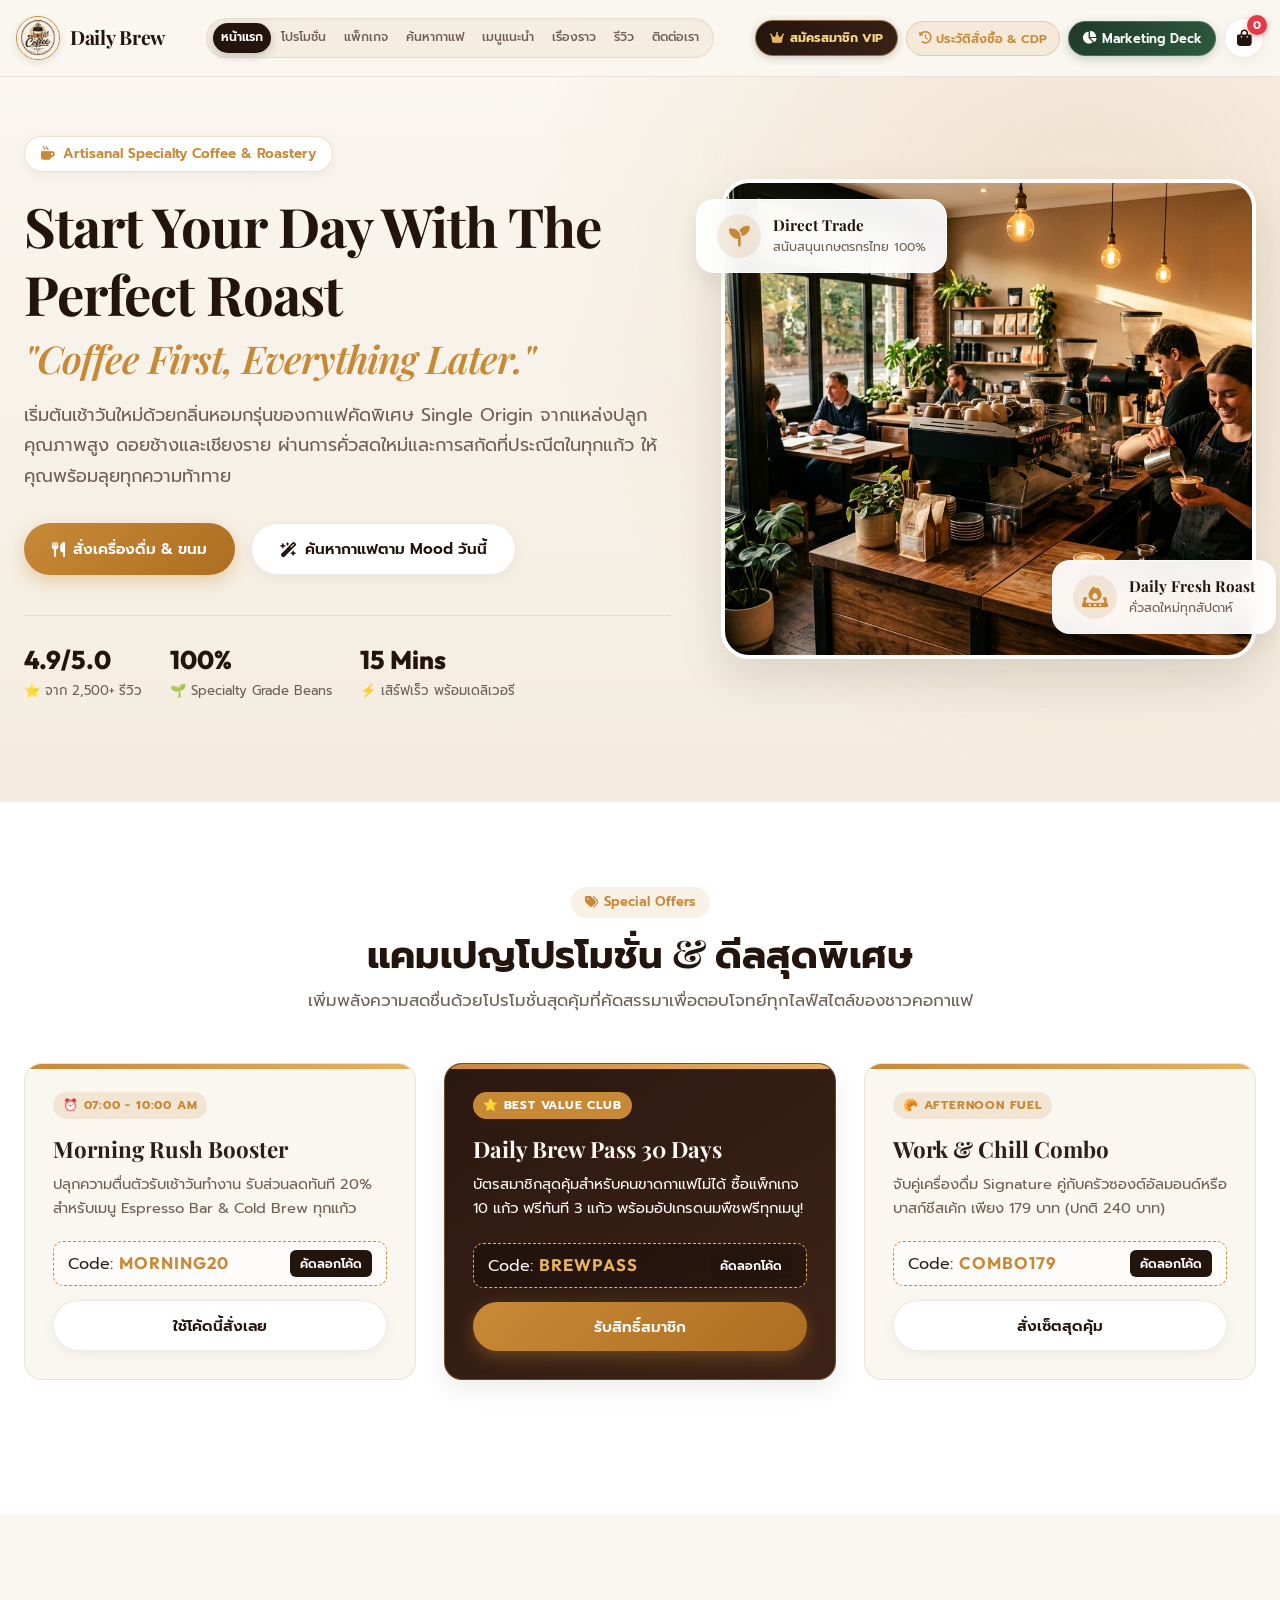
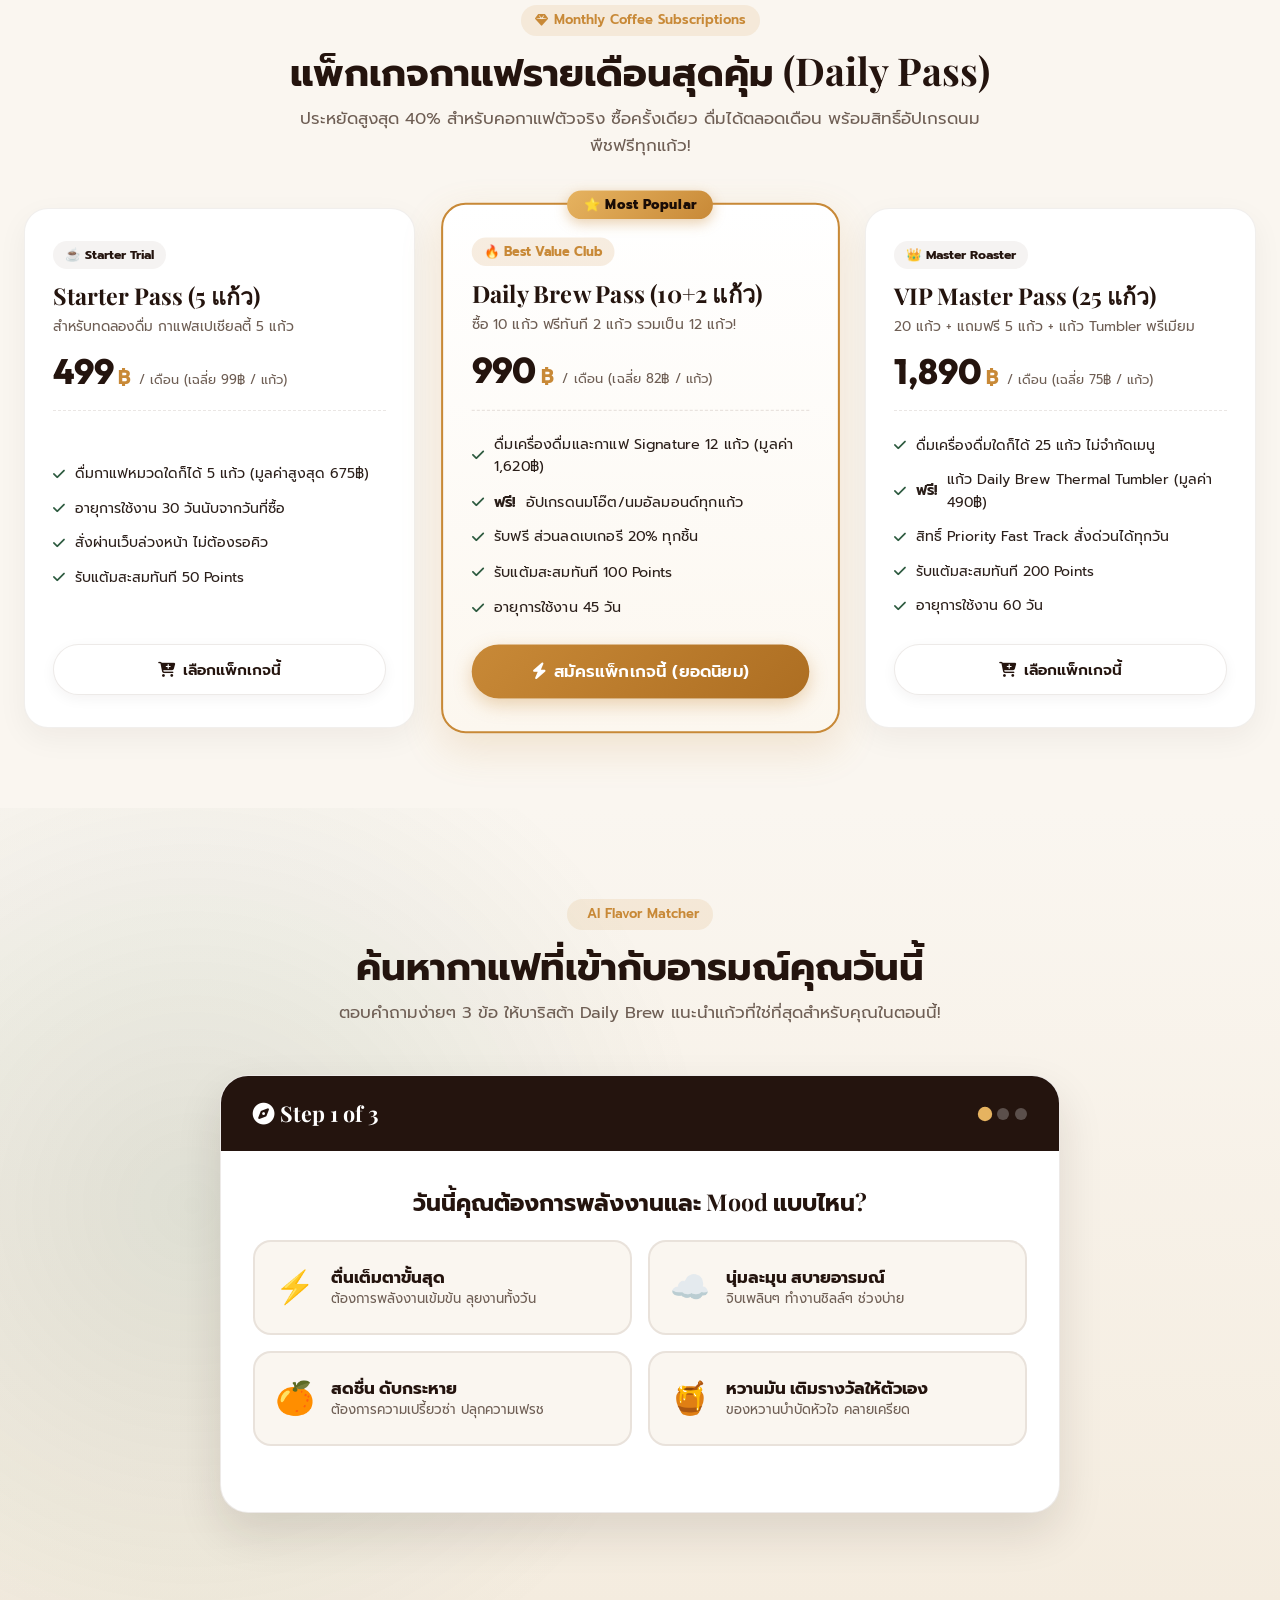
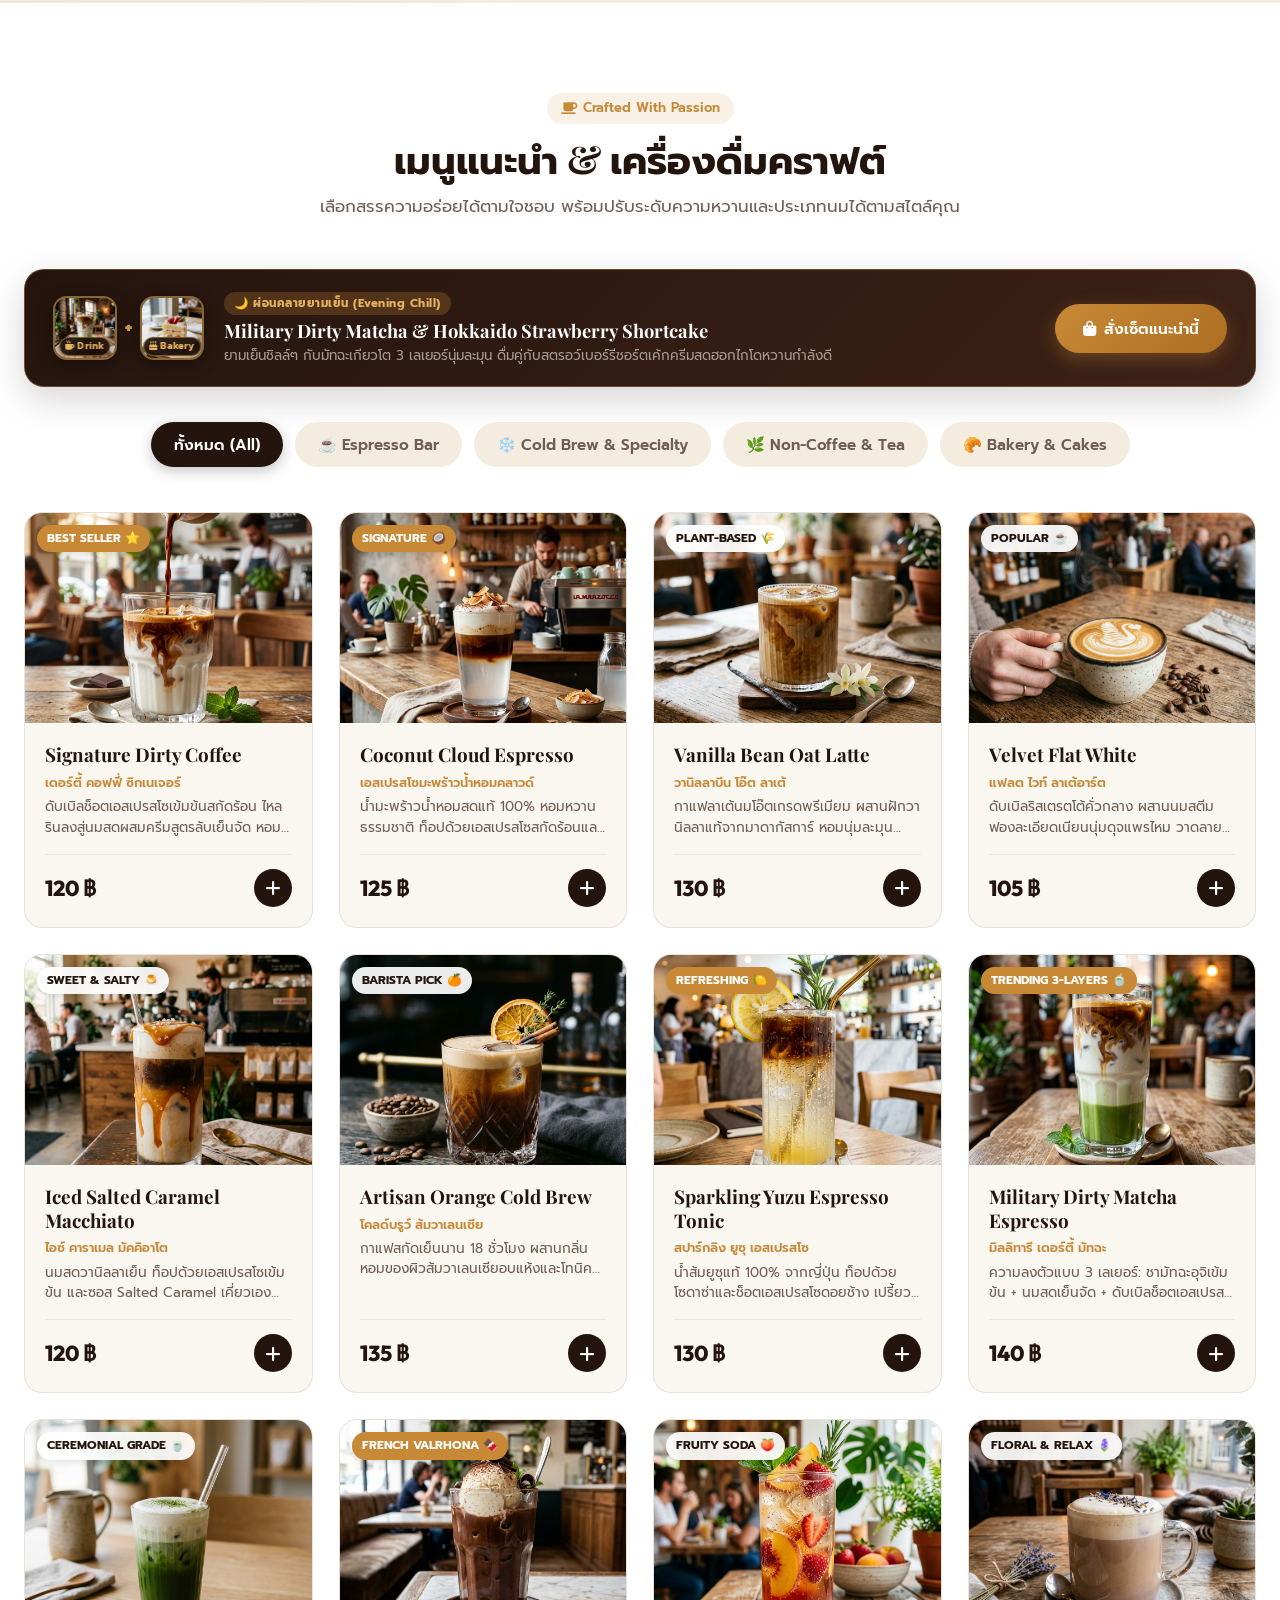
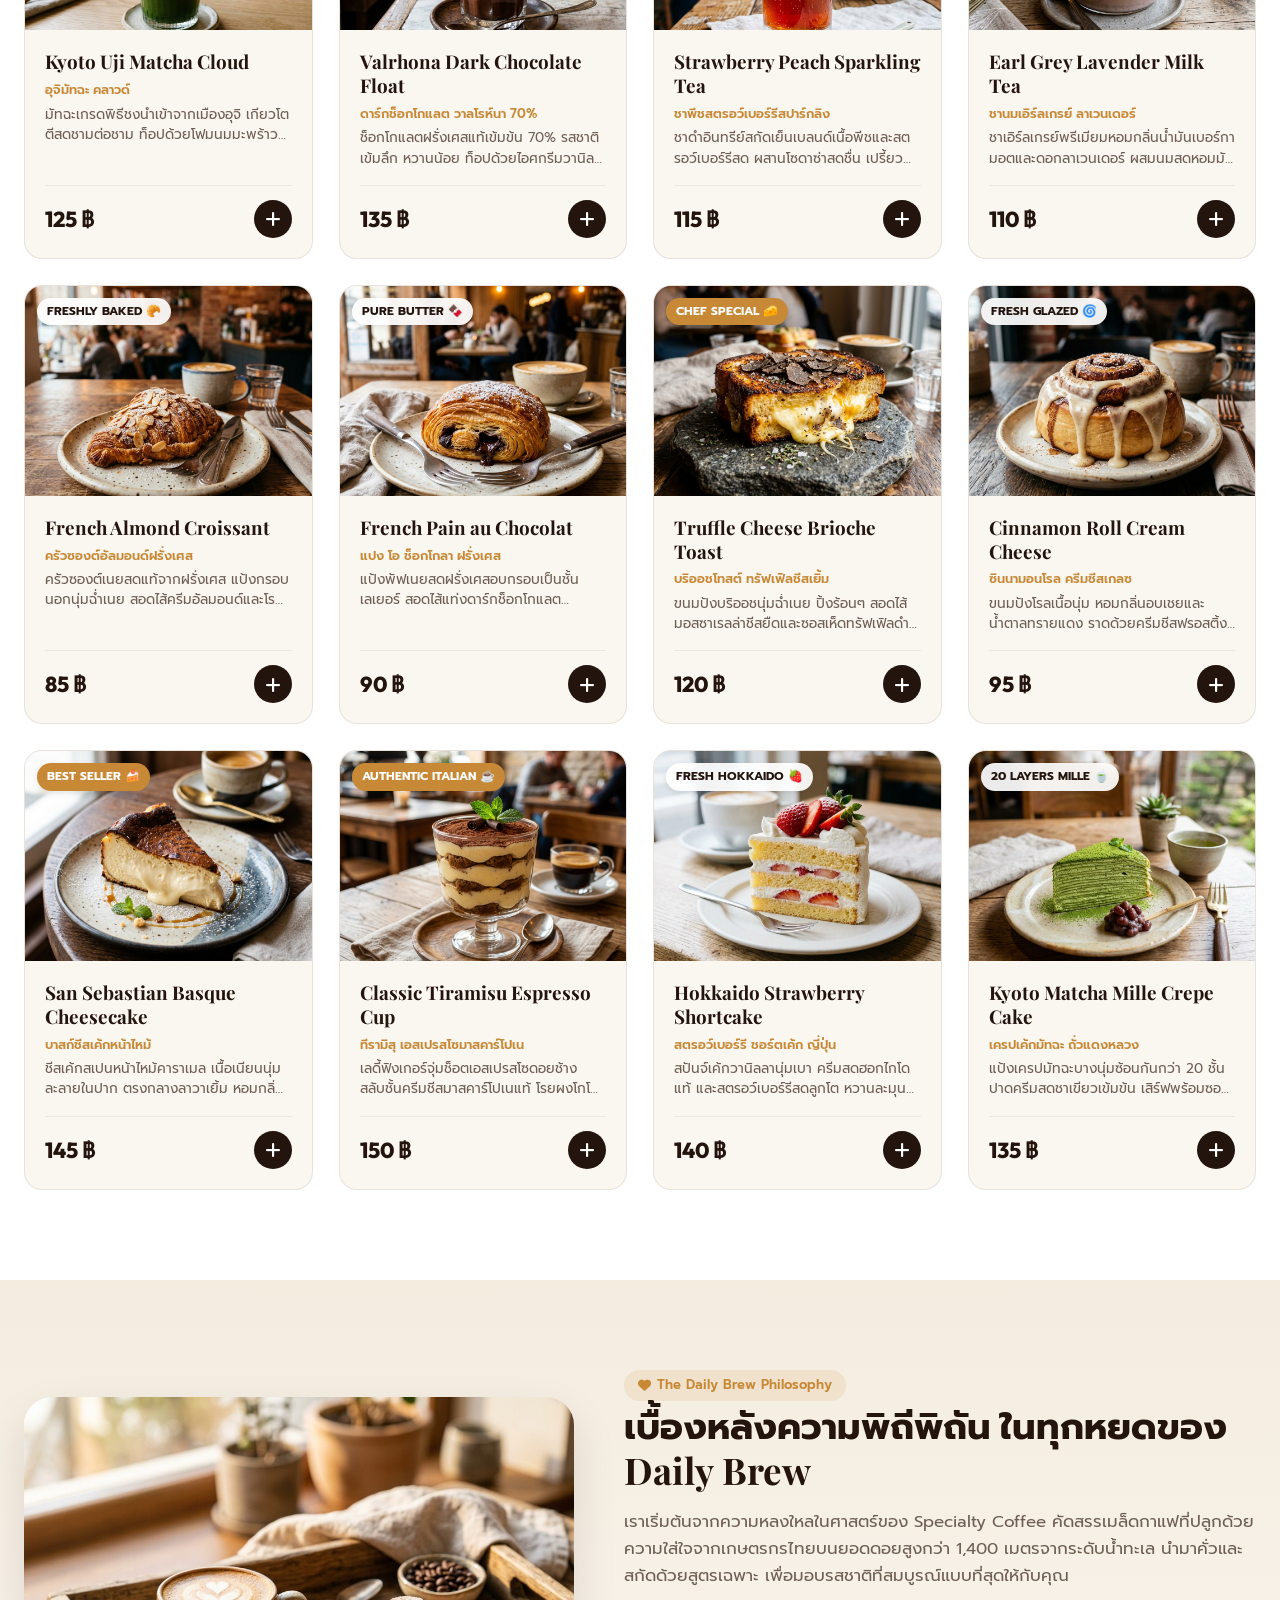
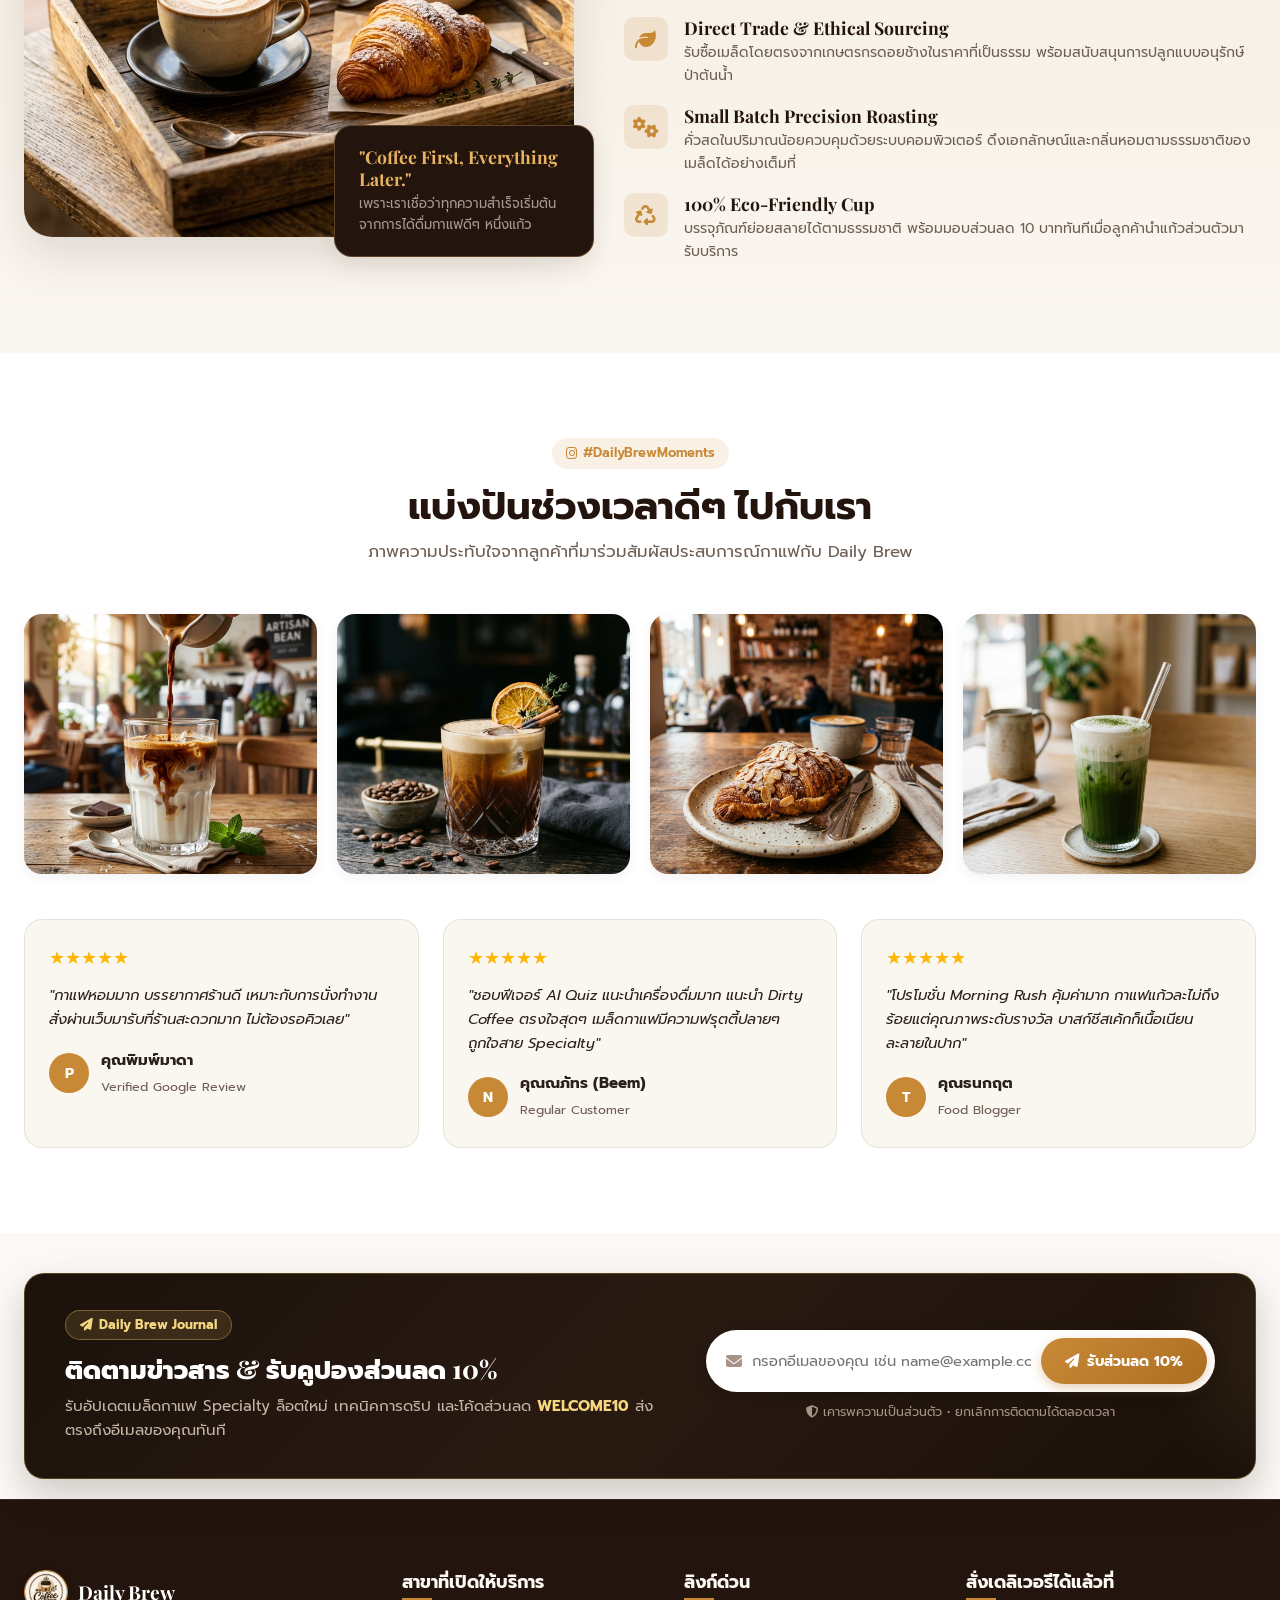
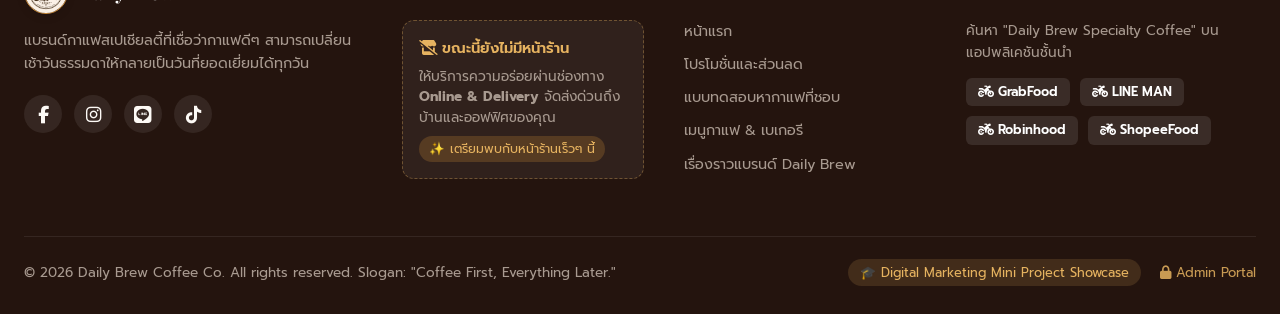
==== commit 767ee2f7: "feat(admin): add full admin portal with login (admin/123456), order management, VIP CRM, stock contr" ====
--- a/index.html
+++ b/index.html
@@ -5,10 +5,17 @@
   <meta name="viewport" content="width=device-width, initial-scale=1.0">
   
   <!-- SEO & Brand Metadata -->
-  <title>Daily Brew | Specialty Coffee Roaster - "Coffee First, Everything Later."</title>
-  <meta name="description" content="Daily Brew คัดสรรเมล็ดกาแฟ Specialty Single Origin คั่วสดใหม่ เสิร์ฟความสุขทุกแก้วด้วยสโลแกน Coffee First, Everything Later. สั่งออนไลน์พร้อมส่งตรงถึงคุณ">
-  <meta name="keywords" content="Daily Brew, ร้านกาแฟ, Specialty Coffee, Cold Brew, Dirty Coffee, ขนมอบสด, Digital Marketing Mini Project">
-  <meta name="author" content="Daily Brew Coffee Team">
+  <title>Daily Brew | Specialty Coffee & Roastery — กาแฟสเปเชียลตี้ สั่งออนไลน์ เดลิเวอรี</title>
+  <meta name="description" content="Daily Brew คาเฟ่กาแฟสเปเชียลตี้ คัดสรรเมล็ด Single Origin คั่วสดใหม่ เสิร์ฟ Dirty Coffee, Cold Brew สั่งออนไลน์เดลิเวอรี พร้อมระบบสมาชิก VIP สะสมแต้มรับเครื่องดื่มฟรี">
+  <meta name="keywords" content="Daily Brew, ร้านกาแฟ, Specialty Coffee, กาแฟสเปเชียลตี้, กาแฟดอยช้าง, Single Origin, เมล็ดกาแฟคั่วสด, Dirty Coffee, Cold Brew, กาแฟสกัดเย็น, สั่งกาแฟออนไลน์, คาเฟ่เดลิเวอรี, เบเกอรีโฮมเมด, สมัครสมาชิก VIP, บัตรสะสมแต้มกาแฟ, Coffee Roaster, โปรโมชั่นกาแฟ, กาแฟคราฟต์, คาเฟ่กรุงเทพ, Digital Marketing Project">
+  <meta name="author" content="Daily Brew Coffee Team — โครงงานนักศึกษา">
+  
+  <!-- Open Graph / Social Media Preview -->
+  <meta property="og:type" content="website">
+  <meta property="og:title" content="Daily Brew | Specialty Coffee & Roastery">
+  <meta property="og:description" content="Daily Brew คาเฟ่กาแฟสเปเชียลตี้ คัดสรรเมล็ด Single Origin คั่วสดใหม่ เสิร์ฟ Dirty Coffee, Cold Brew สั่งออนไลน์เดลิเวอรี">
+  <meta property="og:image" content="assets/seo_meta_tags_infographic.jpg">
+
   <link rel="icon" type="image/jpeg" href="assets/logo.jpg">
 
   <!-- Stylesheet -->
@@ -722,6 +729,9 @@
         </div>
         <div>
           <span class="student-tag">🎓 Digital Marketing Mini Project Showcase</span>
+          <a href="admin_login.php" style="color: var(--accent-gold); font-size: 0.82rem; margin-left: 14px; text-decoration: none; opacity: 0.85; transition: opacity 0.2s;" onmouseover="this.style.opacity='1'" onmouseout="this.style.opacity='0.85'" title="ระบบจัดการหลังบ้านผู้จัดการร้าน">
+            <i class="fa-solid fa-lock"></i> Admin Portal
+          </a>
         </div>
       </div>
     </div>
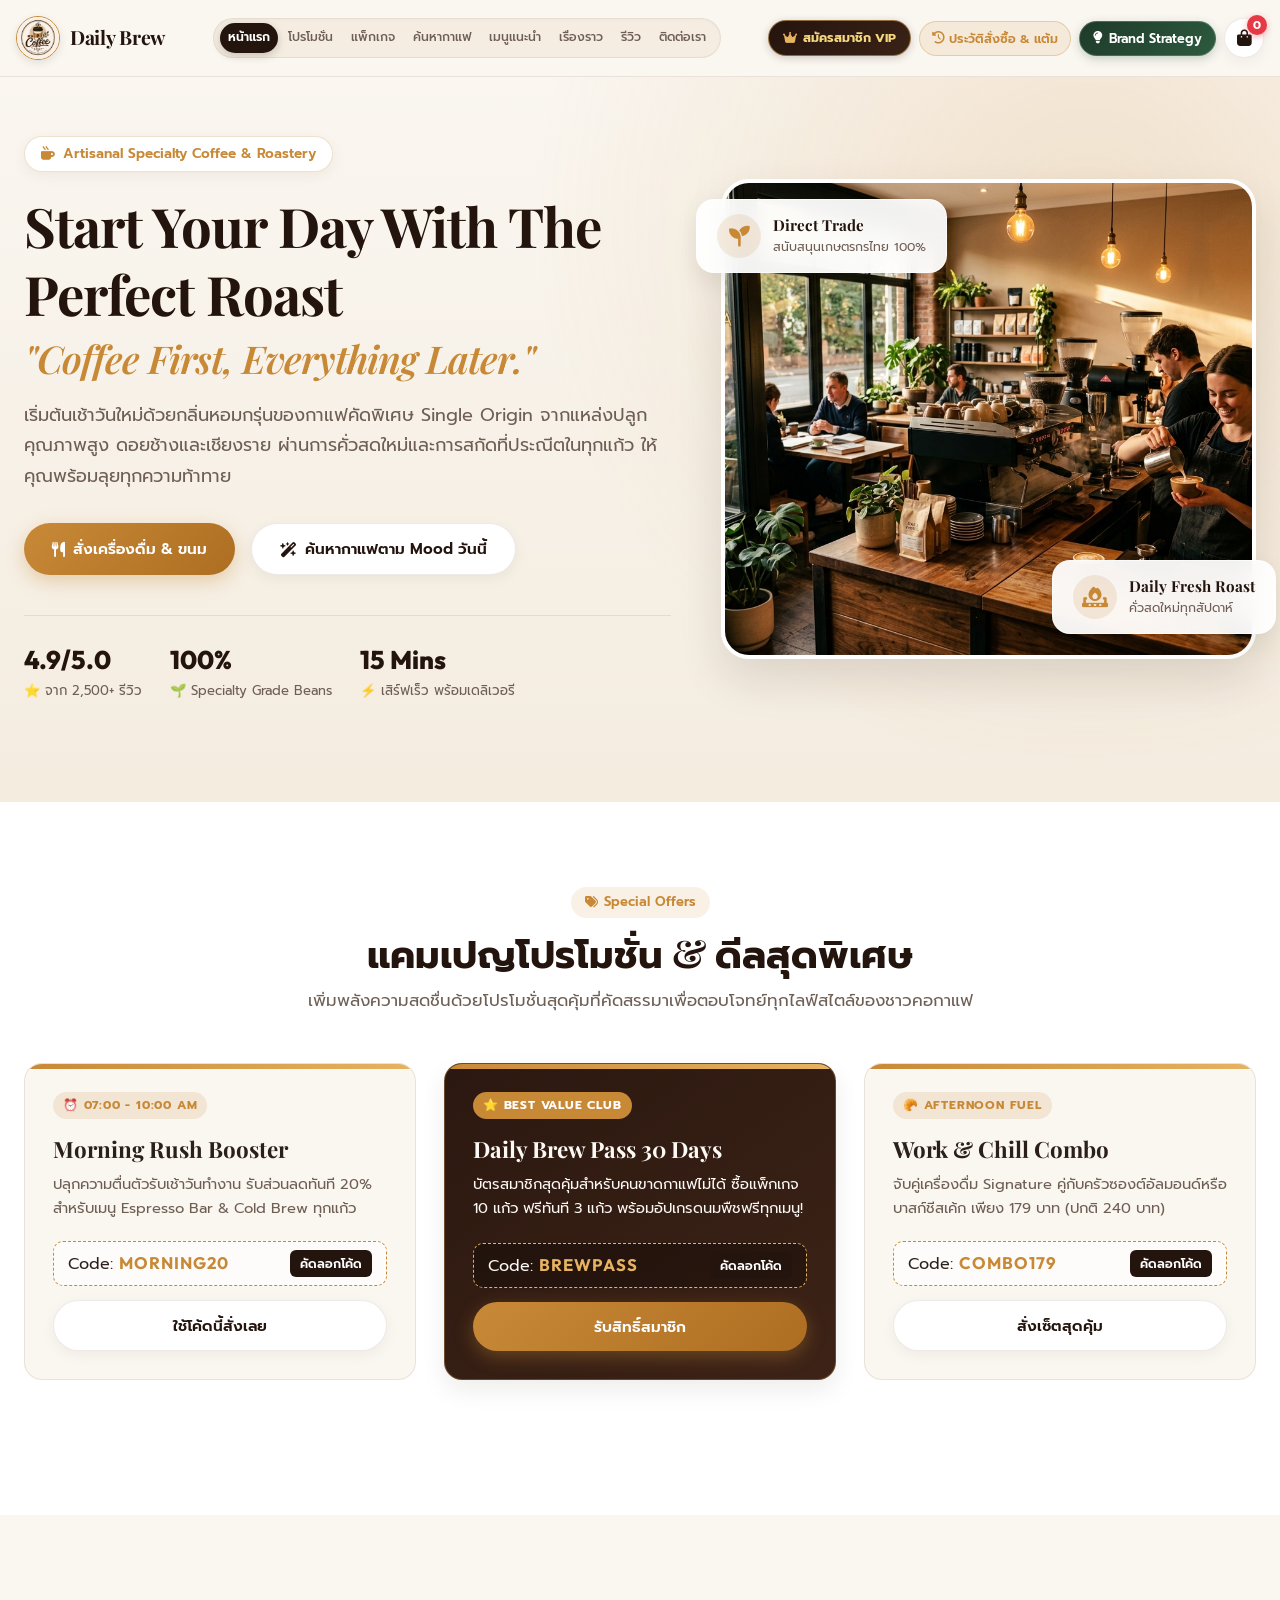
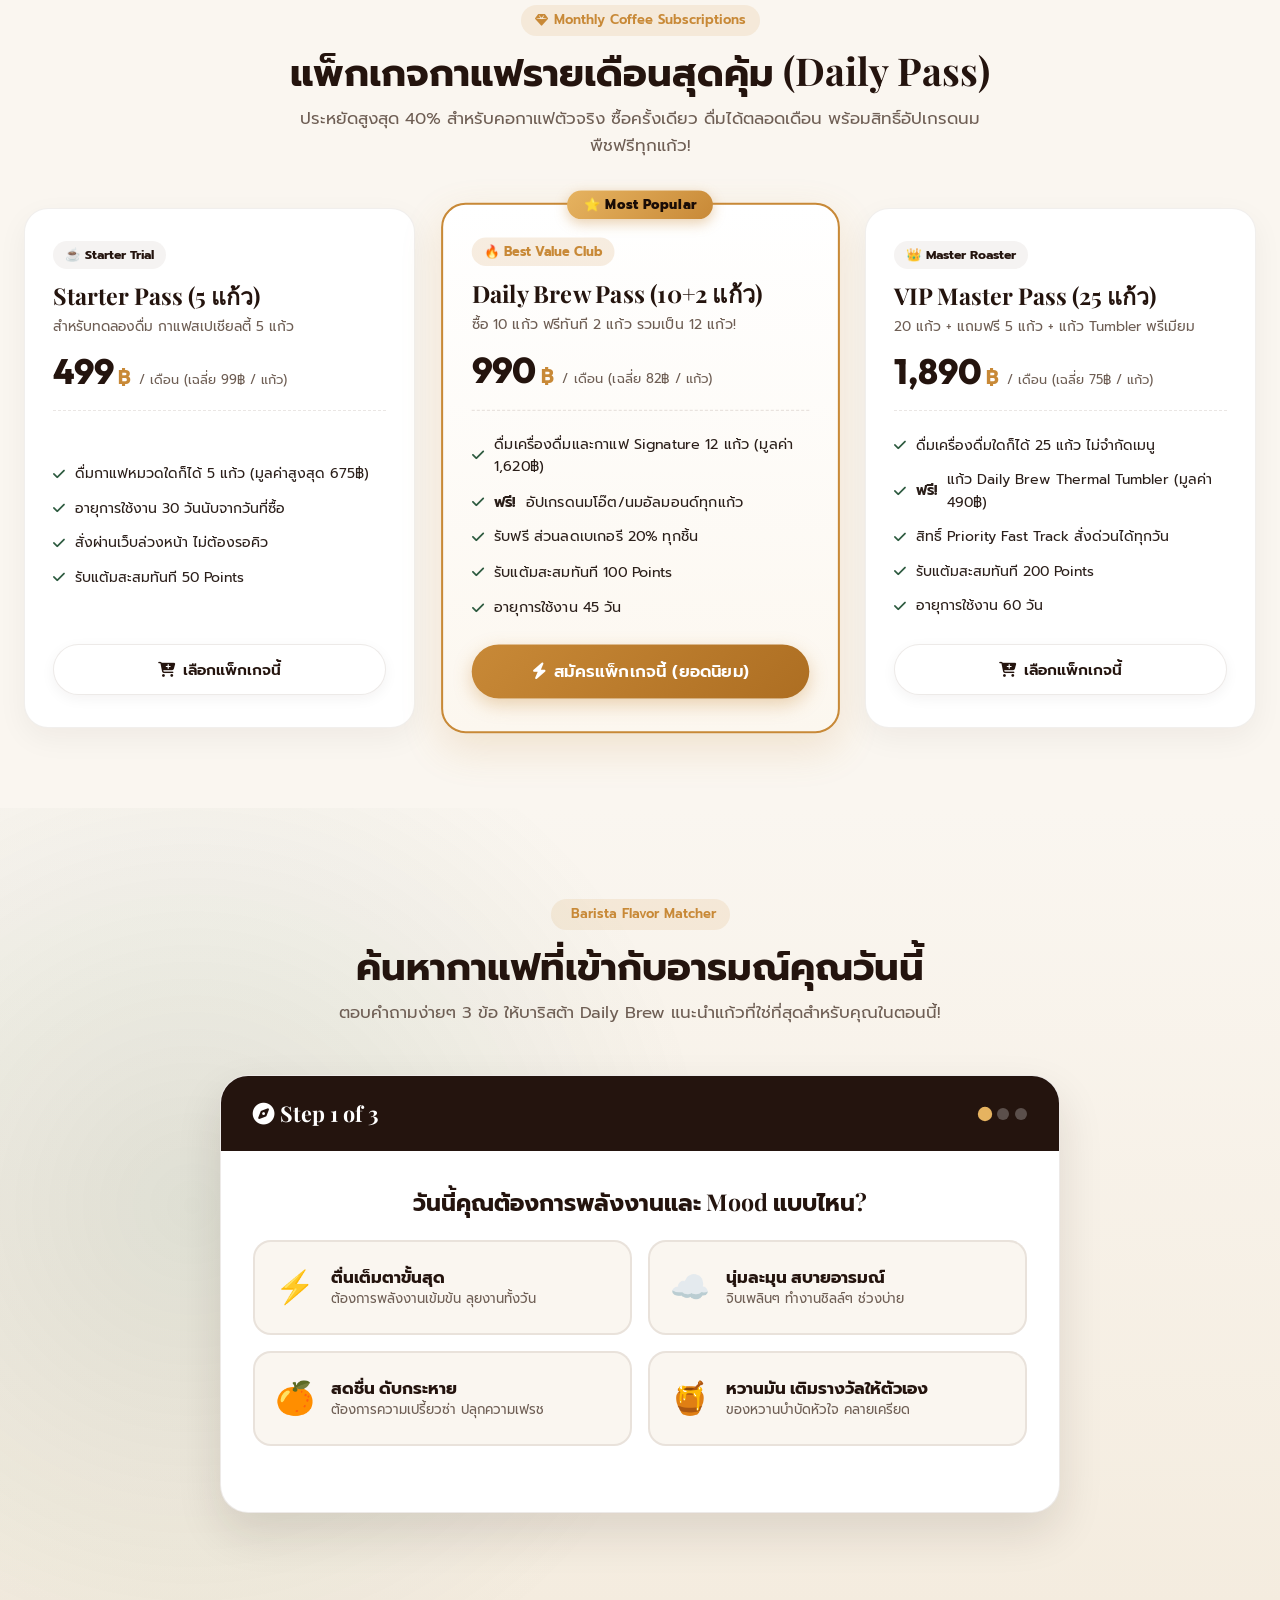
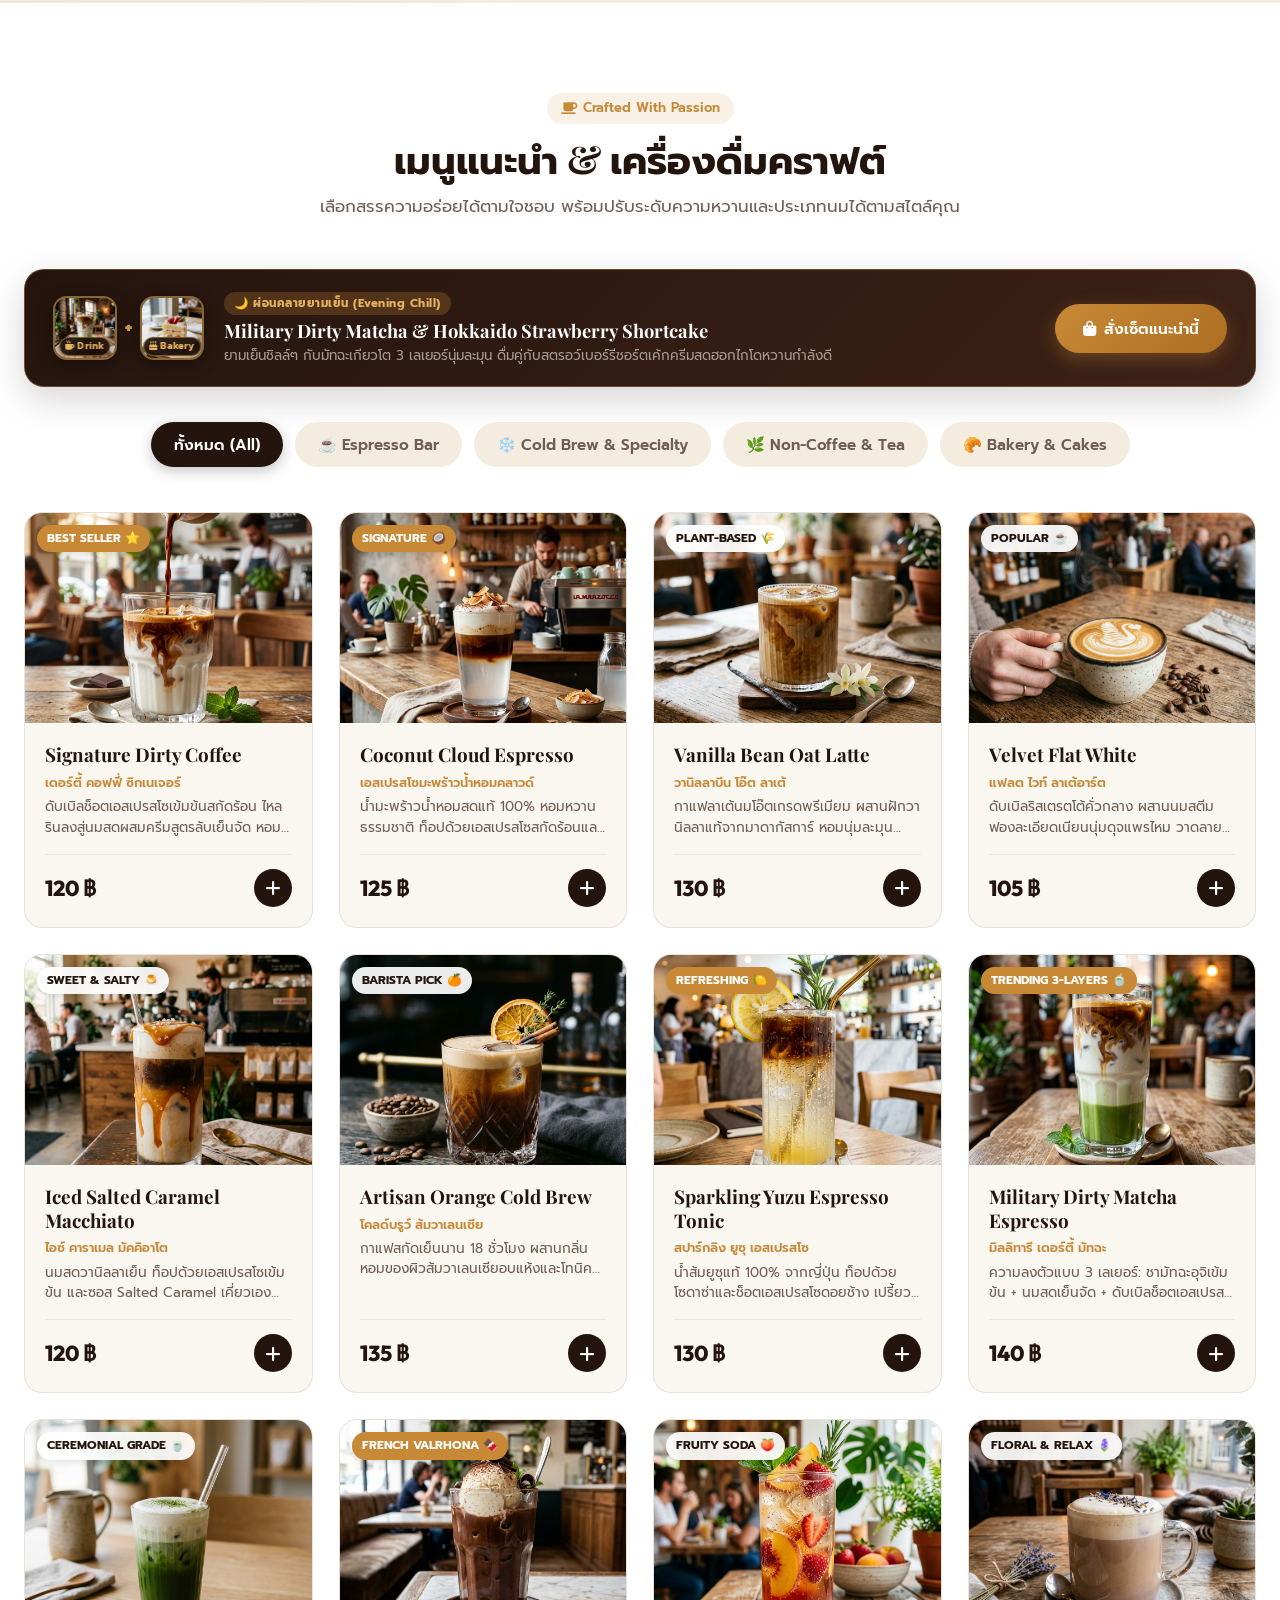
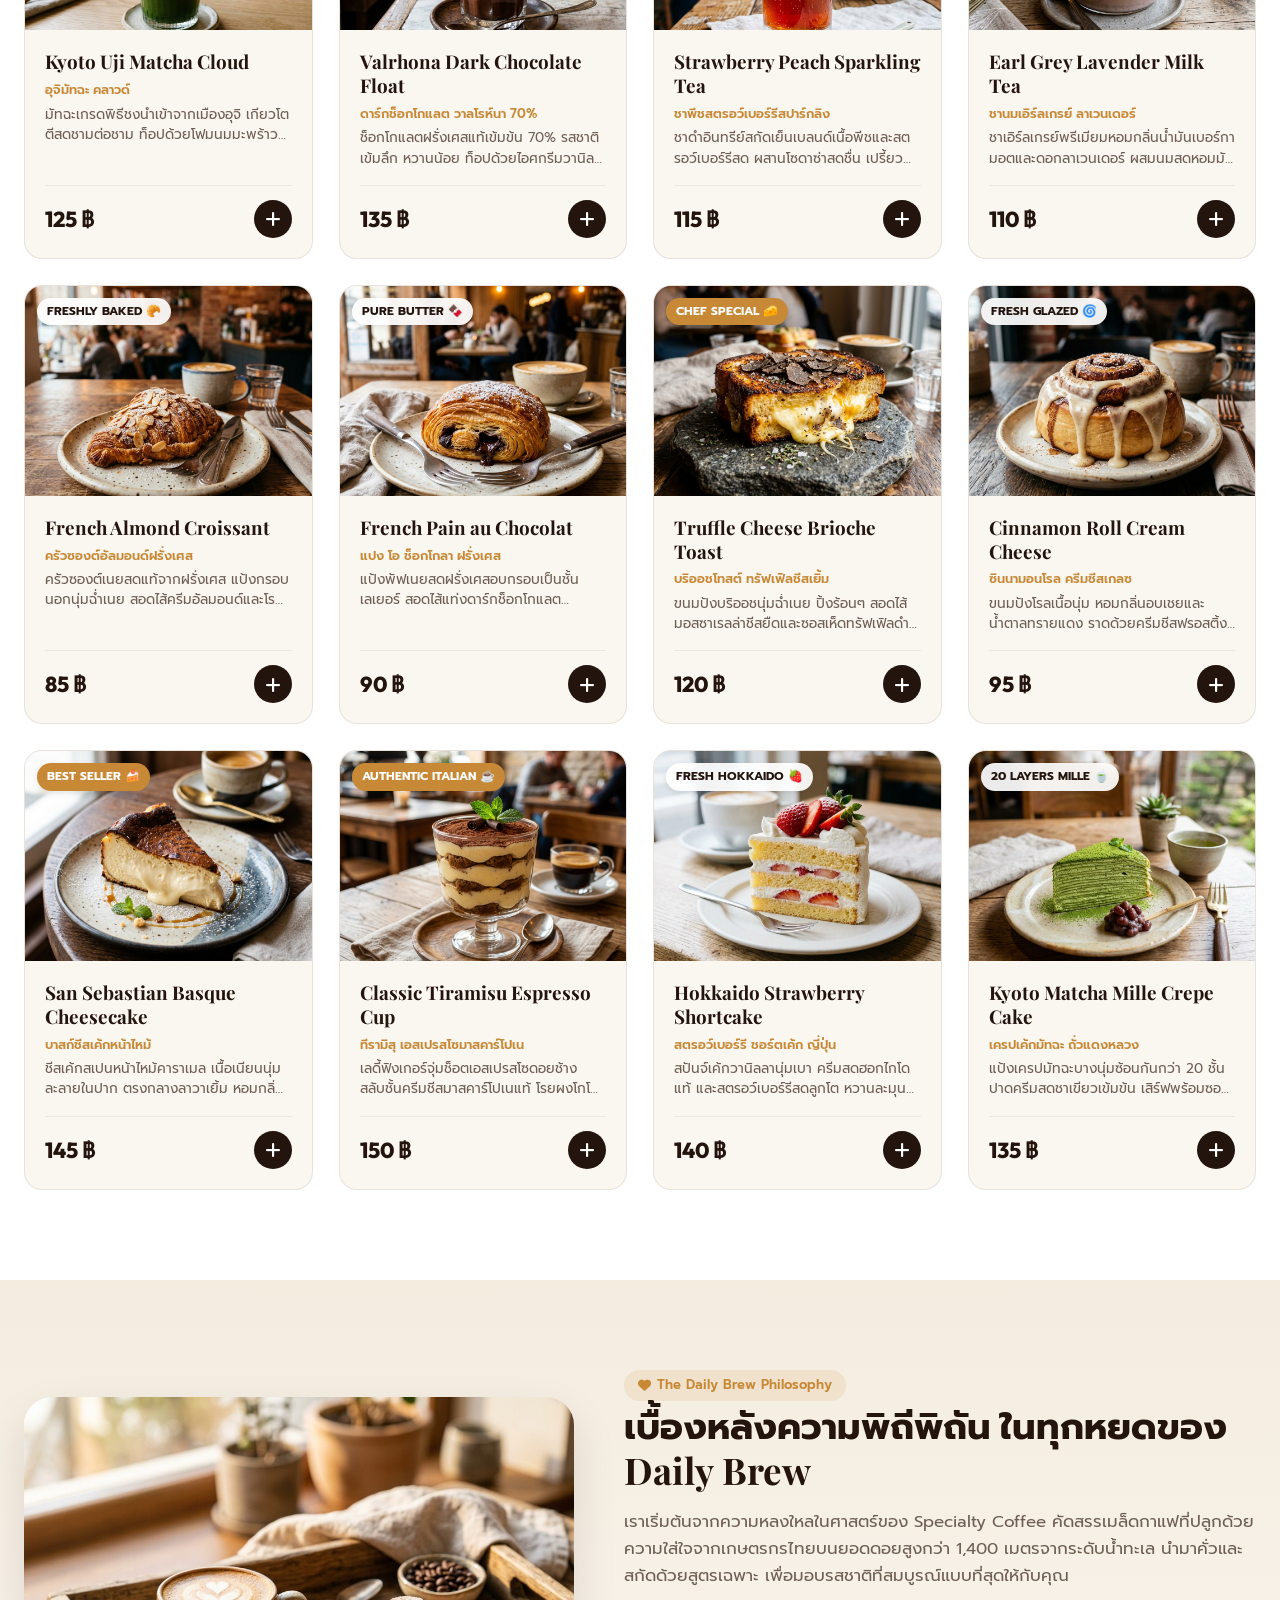
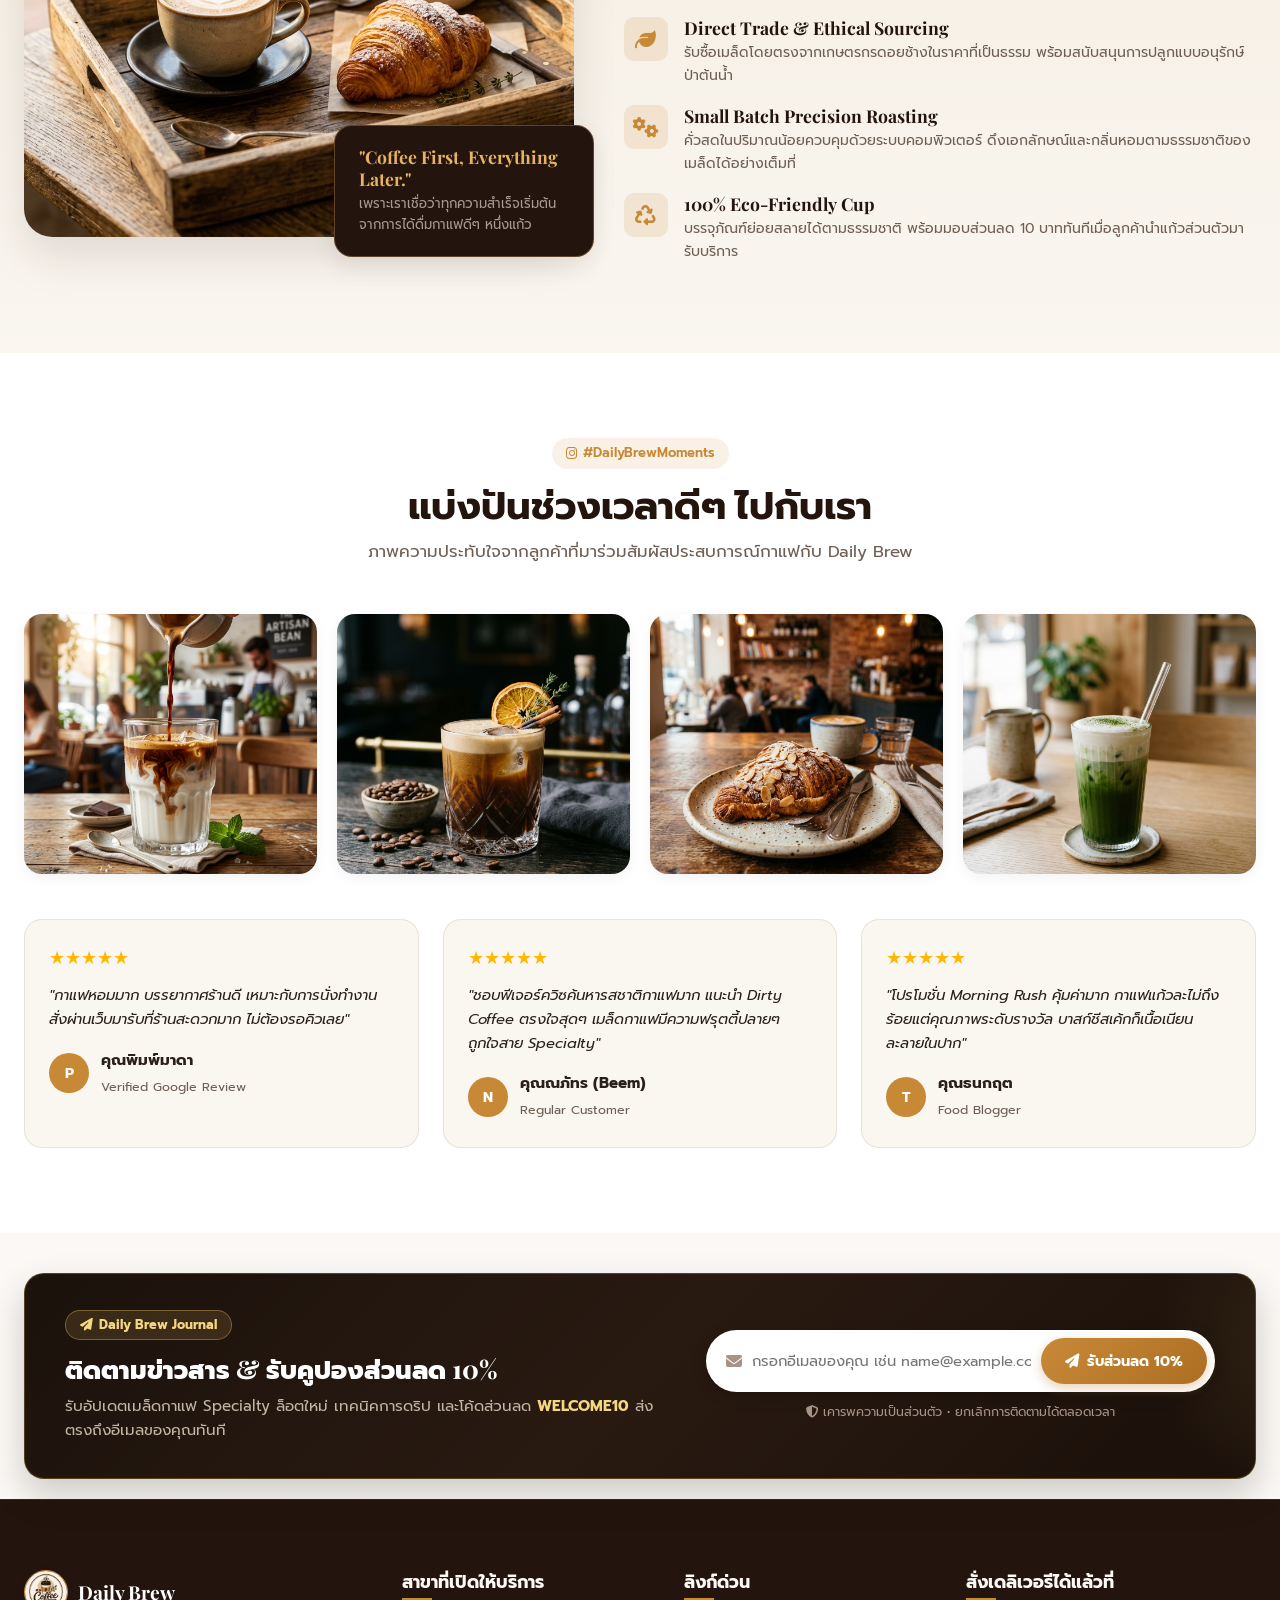
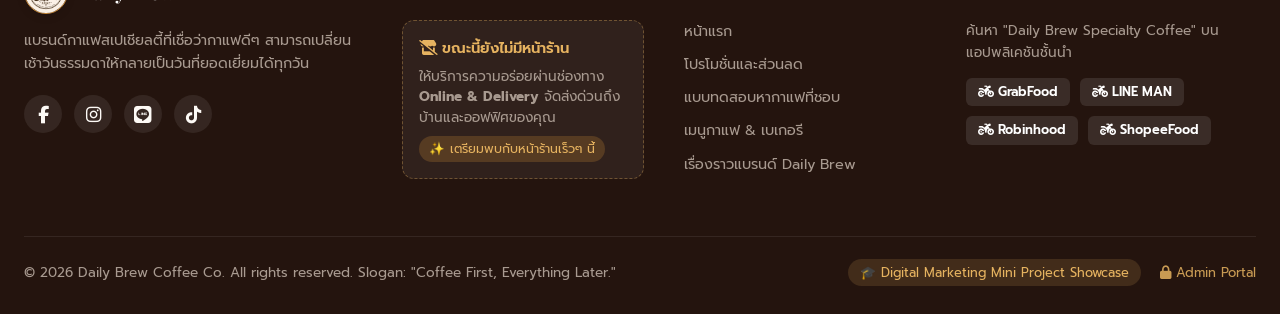
==== commit a3e55f20: "refactor(ui): naturalize cafe labels to sound authentic, customer-friendly and human-centric" ====
--- a/index.html
+++ b/index.html
@@ -19,7 +19,7 @@
   <link rel="icon" type="image/jpeg" href="assets/logo.jpg">
 
   <!-- Stylesheet -->
-  <link rel="stylesheet" href="style.css">
+  <link rel="stylesheet" href="style.css?v=20261014-mobile">
   
   <!-- FontAwesome Icons for clean UI -->
   <link rel="stylesheet" href="https://cdnjs.cloudflare.com/ajax/libs/font-awesome/6.5.1/css/all.min.css">
@@ -48,27 +48,33 @@
           <li><a href="#story">เรื่องราว</a></li>
           <li><a href="#reviews">รีวิว</a></li>
           <li><a href="#contact">ติดต่อเรา</a></li>
+          <li class="mobile-nav-divider"></li>
+          <li class="mobile-nav-action"><a href="vip.html" class="mobile-vip-link"><i class="fa-solid fa-crown" style="color:var(--accent-gold);"></i> สมัครสมาชิก VIP Club (ลด 20%)</a></li>
+          <li class="mobile-nav-action"><a href="javascript:void(0)" onclick="openMemberPortalModal()"><i class="fa-solid fa-clock-rotate-left"></i> ประวัติการสั่งซื้อ & แต้มสะสม</a></li>
+          <li class="mobile-nav-action"><a href="javascript:void(0)" onclick="openMktgModal()"><i class="fa-solid fa-lightbulb"></i> กลยุทธ์แบรนด์ (Brand Strategy)</a></li>
+          <li class="mobile-nav-action"><a href="admin_login.php"><i class="fa-solid fa-lock"></i> เข้าสู่ระบบ Admin Hub</a></li>
         </ul>
       </nav>
 
       <!-- Nav Actions & Special Marketing Presentation Button -->
       <div class="nav-actions">
-        <!-- VIP Club Member Button (Next to Order History & CDP) -->
+        <!-- VIP Club Member Button (Next to Order History & Points) -->
         <a href="vip.html" class="btn-nav-vip" id="btn-nav-vip" title="ระบบสมาชิก Daily Brew Club">
           <i class="fa-solid fa-crown" style="color: var(--accent-gold);"></i>
-          <span>สมัครสมาชิก VIP</span>
+          <span class="vip-text-desktop">สมัครสมาชิก VIP</span>
+          <span class="vip-text-mobile">VIP</span>
         </a>
 
         <!-- Member Portal & Order History Button -->
-        <button class="btn-member-portal" id="btn-open-member-portal" onclick="openMemberPortalModal()" title="ดูข้อมูลลูกค้า CDP และประวัติการสั่งซื้อ">
+        <button class="btn-member-portal" id="btn-open-member-portal" onclick="openMemberPortalModal()" title="ดูประวัติการสั่งซื้อและแต้มสะสม">
           <i class="fa-solid fa-clock-rotate-left"></i>
-          <span>ประวัติสั่งซื้อ & CDP</span>
+          <span>ประวัติสั่งซื้อ & แต้ม</span>
         </button>
 
         <!-- Digital Marketing Deck Button for Professor Presentation -->
-        <button class="btn-mktg-deck" id="btn-open-mktg" title="คลิกเพื่อดูแผนการตลาด Digital Marketing สำหรับนำเสนออาจารย์">
-          <i class="fa-solid fa-chart-pie"></i>
-          <span>Marketing Deck</span>
+        <button class="btn-mktg-deck" id="btn-open-mktg" title="คลิกเพื่อดูแผนกลยุทธ์แบรนด์และการตลาด สำหรับนำเสนอ">
+          <i class="fa-solid fa-lightbulb"></i>
+          <span>Brand Strategy</span>
         </button>
 
         <!-- Cart Button -->
@@ -305,7 +311,7 @@
     <section class="quiz-section" id="quiz">
       <div class="container">
         <div class="section-header">
-          <span class="badge-tag"><i class="fa-solid fa-sparkles"></i> AI Flavor Matcher</span>
+          <span class="badge-tag"><i class="fa-solid fa-sparkles"></i> Barista Flavor Matcher</span>
           <h2>ค้นหากาแฟที่เข้ากับอารมณ์คุณวันนี้</h2>
           <p>ตอบคำถามง่ายๆ 3 ข้อ ให้บาริสต้า Daily Brew แนะนำแก้วที่ใช่ที่สุดสำหรับคุณในตอนนี้!</p>
         </div>
@@ -453,7 +459,7 @@
       <div class="container">
         <div class="section-header">
           <span class="badge-tag"><i class="fa-solid fa-mug-saucer"></i> Crafted With Passion</span>
-          <h2>เมนูแนะนำ & เครื่องดื่มคราฟต์</h2>
+          <h2>เมนูแนะนำ & <span class="nowrap">เครื่องดื่มคราฟต์</span></h2>
           <p>เลือกสรรความอร่อยได้ตามใจชอบ พร้อมปรับระดับความหวานและประเภทนมได้ตามสไตล์คุณ</p>
         </div>
 
@@ -607,7 +613,7 @@
 
           <div class="review-card">
             <div class="review-stars">★★★★★</div>
-            <p class="review-quote">"ชอบฟีเจอร์ AI Quiz แนะนำเครื่องดื่มมาก แนะนำ Dirty Coffee ตรงใจสุดๆ เมล็ดกาแฟมีความฟรุตตี้ปลายๆ ถูกใจสาย Specialty"</p>
+            <p class="review-quote">"ชอบฟีเจอร์ควิซค้นหารสชาติกาแฟมาก แนะนำ Dirty Coffee ตรงใจสุดๆ เมล็ดกาแฟมีความฟรุตตี้ปลายๆ ถูกใจสาย Specialty"</p>
             <div class="review-author">
               <div class="author-avatar">N</div>
               <div class="author-info">
@@ -878,8 +884,8 @@
     <div class="modal-content modal-member-portal">
       <div class="modal-header">
         <div>
-          <h3 style="font-size: 1.3rem;"><i class="fa-solid fa-address-card" style="color: var(--accent-caramel);"></i> Member Portal & CDP Dashboard</h3>
-          <span style="font-size: 0.8rem; color: var(--text-muted);">ระบบจัดการข้อมูลลูกค้า 360 องศา & ประวัติการสั่งซื้อ</span>
+          <h3 style="font-size: 1.3rem;"><i class="fa-solid fa-address-card" style="color: var(--accent-caramel);"></i> Member Portal & ประวัติการสั่งซื้อ</h3>
+          <span style="font-size: 0.8rem; color: var(--text-muted);">ข้อมูลสมาชิก VIP, แต้มสะสม และประวัติการสั่งซื้อย้อนหลัง</span>
         </div>
         <button class="btn-close-modal" onclick="closeMemberPortalModal()">&times;</button>
       </div>
@@ -887,7 +893,7 @@
         
         <!-- Portal Navigation Tabs -->
         <div class="mktg-tabs">
-          <button class="mktg-tab-btn active" onclick="switchPortalTab(event, 'portal-profile')">👤 ข้อมูลลูกค้า (CDP Profile)</button>
+          <button class="mktg-tab-btn active" onclick="switchPortalTab(event, 'portal-profile')">👤 ข้อมูลสมาชิก & แต้มสะสม</button>
           <button class="mktg-tab-btn" onclick="switchPortalTab(event, 'portal-orders')">📜 ประวัติการสั่งซื้อ (Order History)</button>
           <button class="mktg-tab-btn" onclick="switchPortalTab(event, 'portal-perks')">🎁 คูปอง & สิทธิประโยชน์</button>
         </div>
--- a/style.css
+++ b/style.css
@@ -3408,41 +3408,330 @@
   }
 }
 
-/* 2. TABLET & COMPACT SCREENS (max-width: 900px) */
-@media (max-width: 900px) {
+/* Mobile Utility Tokens */
+.vip-text-desktop {
+  display: inline;
+}
+.vip-text-mobile {
+  display: none;
+}
+.nowrap {
+  white-space: nowrap;
+}
+.mobile-nav-divider,
+.mobile-nav-action {
+  display: none;
+}
+
+/* 2. TABLET & COMPACT SCREENS (max-width: 920px) */
+@media (max-width: 920px) {
+  nav {
+    position: absolute !important;
+    width: 0 !important;
+    height: 0 !important;
+    min-width: 0 !important;
+    margin: 0 !important;
+    padding: 0 !important;
+    border: none !important;
+    overflow: visible !important;
+  }
+  .nav-container {
+    display: flex !important;
+    justify-content: space-between !important;
+    align-items: center !important;
+    width: 100% !important;
+    max-width: 100% !important;
+    padding: 0 8px !important;
+    gap: 4px !important;
+  }
   .nav-actions {
-    gap: 6px;
-  }
-  .btn-mktg-deck span,
-  .btn-cdp-portal span {
+    display: flex !important;
+    align-items: center !important;
+    gap: 4px !important;
+    flex-shrink: 0 !important;
+    margin-left: auto !important;
+  }
+
+  .nav-links {
     display: none;
-  }
-  .btn-mktg-deck,
-  .btn-cdp-portal {
-    padding: 8px 11px;
-  }
-  .navbar-container {
-    padding: 0 16px;
+    position: fixed;
+    top: 64px;
+    left: 0;
+    right: 0;
+    max-height: calc(100vh - 64px);
+    overflow-y: auto;
+    -webkit-overflow-scrolling: touch;
+    background: rgba(253, 250, 246, 0.98);
+    backdrop-filter: blur(20px);
+    -webkit-backdrop-filter: blur(20px);
+    flex-direction: column;
+    padding: 16px 18px 30px;
+    border-radius: 0 0 24px 24px;
+    border-bottom: 2px solid rgba(194, 139, 81, 0.25);
+    box-shadow: 0 16px 40px rgba(36, 20, 14, 0.16);
+    gap: 4px;
+    z-index: 1001;
+  }
+
+  .nav-links.mobile-open {
+    display: flex !important;
+    animation: mobileSlideDown 0.28s cubic-bezier(0.16, 1, 0.3, 1) forwards;
+  }
+
+  .nav-links li {
+    width: 100%;
+    list-style: none;
+  }
+
+  .nav-links a {
+    display: flex;
+    align-items: center;
+    gap: 10px;
+    padding: 11px 16px;
+    font-size: 0.95rem;
+    font-weight: 600;
+    border-radius: 12px;
+    width: 100%;
+    color: var(--primary-espresso);
+    transition: all 0.2s ease;
+  }
+
+  .nav-links a:hover,
+  .nav-links a.active {
+    background: rgba(194, 139, 81, 0.12);
+    color: var(--accent-caramel) !important;
+  }
+
+  .mobile-nav-divider {
+    display: block;
+    height: 1px;
+    background: rgba(80, 49, 35, 0.1);
+    margin: 10px 0 8px;
+    width: 100%;
+  }
+
+  .mobile-nav-action {
+    display: block;
+    width: 100%;
+  }
+
+  .mobile-nav-action a {
+    background: rgba(200, 137, 55, 0.08);
+    border: 1px solid rgba(200, 137, 55, 0.22);
+    border-radius: 12px;
+    color: var(--primary-espresso) !important;
+    font-size: 0.9rem;
+    margin-bottom: 6px;
+  }
+
+  .mobile-nav-action a.mobile-vip-link {
+    background: linear-gradient(135deg, #24140e 0%, #3a2216 100%);
+    color: #f5d77f !important;
+    border: 1px solid rgba(223, 177, 91, 0.5);
+    box-shadow: 0 3px 10px rgba(36, 20, 14, 0.2);
+  }
+
+  .menu-toggle {
+    display: flex !important;
+    align-items: center;
+    justify-content: center;
+  }
+
+  .btn-mktg-deck {
+    display: none !important;
+  }
+
+  .vip-text-desktop {
+    display: none !important;
+  }
+  .vip-text-mobile {
+    display: inline !important;
+  }
+  .btn-member-portal span {
+    display: none !important;
+  }
+  .btn-member-portal {
+    width: 36px;
+    height: 36px;
+    padding: 0;
+    border-radius: 50%;
+    display: inline-flex;
+    align-items: center;
+    justify-content: center;
+    font-size: 0.92rem;
+  }
+  .btn-nav-vip {
+    padding: 5px 10px;
+    font-size: 0.74rem;
+    gap: 4px;
+    border-radius: 9999px;
+  }
+  .brand-text span {
+    display: none !important;
   }
 }
 
 /* 3. MOBILE MASTER (max-width: 768px) */
 @media (max-width: 768px) {
-  /* Dynamic Fluid Typography */
+  /* Navbar & Brand Header Fix (Prevents Any Logo & Button Overlap) */
+  .navbar {
+    height: 64px;
+    background: rgba(250, 246, 240, 0.98);
+  }
+  .nav-container {
+    height: 64px;
+    padding: 0 12px;
+    gap: 8px;
+    justify-content: space-between;
+  }
+  main {
+    padding-top: 64px;
+  }
+
+  .brand-logo {
+    display: flex !important;
+    align-items: center !important;
+    gap: 8px !important;
+    width: auto !important;
+    height: auto !important;
+    flex-shrink: 0 !important;
+    text-decoration: none;
+  }
+  .brand-logo img {
+    width: 38px !important;
+    height: 38px !important;
+    border-radius: 50%;
+    flex-shrink: 0;
+  }
+  .brand-text {
+    display: flex;
+    flex-direction: column;
+    justify-content: center;
+  }
+  .brand-text h1 {
+    font-size: 1.1rem !important;
+    white-space: nowrap !important;
+    line-height: 1.1;
+    margin: 0;
+    color: var(--primary-espresso);
+    font-weight: 700;
+  }
+  .brand-text span {
+    display: none !important;
+  }
+
+  /* Nav Actions Responsive Compact Badges */
+  .nav-actions {
+    display: flex;
+    align-items: center;
+    gap: 6px;
+    flex-shrink: 0;
+  }
+
+  .btn-nav-vip {
+    padding: 5px 10px;
+    font-size: 0.74rem;
+    gap: 4px;
+    border-radius: 9999px;
+  }
+  .vip-text-desktop {
+    display: none !important;
+  }
+  .vip-text-mobile {
+    display: inline !important;
+  }
+
+  .btn-member-portal {
+    width: 36px;
+    height: 36px;
+    padding: 0;
+    border-radius: 50%;
+    display: inline-flex;
+    align-items: center;
+    justify-content: center;
+    font-size: 0.92rem;
+  }
+  .btn-member-portal span {
+    display: none !important;
+  }
+
+  .cart-toggle-btn {
+    width: 36px;
+    height: 36px;
+    font-size: 0.95rem;
+  }
+  .cart-count-badge {
+    top: -4px;
+    right: -4px;
+    width: 18px;
+    height: 18px;
+    font-size: 0.68rem;
+  }
+
+  .menu-toggle {
+    width: 36px;
+    height: 36px;
+    font-size: 1.15rem;
+    border-radius: 50%;
+  }
+
+  /* Dynamic Fluid Typography & Section Headers */
+  .section-header {
+    margin-bottom: 24px;
+    padding: 0 10px;
+  }
+  .section-header h2 {
+    font-size: clamp(1.4rem, 5.2vw, 1.85rem) !important;
+    line-height: 1.3;
+    margin-bottom: 8px;
+    letter-spacing: -0.3px;
+  }
+  .section-header p {
+    font-size: 0.86rem;
+    line-height: 1.55;
+    padding: 0 4px;
+  }
+  .badge-tag {
+    font-size: 0.76rem;
+    padding: 5px 12px;
+    margin-bottom: 10px;
+  }
+
+  /* Hero Section */
+  .hero {
+    padding: 24px 0 44px;
+  }
+  .hero-grid {
+    grid-template-columns: 1fr;
+    gap: 24px;
+    text-align: center;
+  }
+  .hero-badge {
+    margin: 0 auto 12px;
+    font-size: 0.76rem;
+  }
   .hero-content h1 {
-    font-size: clamp(1.85rem, 6.5vw, 2.4rem);
+    font-size: clamp(1.75rem, 6.2vw, 2.25rem);
     line-height: 1.25;
   }
   .hero-content h1 .hero-slogan-highlight {
-    font-size: clamp(1.35rem, 5vw, 1.8rem);
+    font-size: clamp(1.2rem, 4.8vw, 1.55rem);
+  }
+  .hero-description {
+    font-size: 0.88rem;
+    line-height: 1.6;
+    margin: 14px auto 22px;
+    padding: 0 4px;
   }
   .hero-cta-group {
     flex-direction: column;
     width: 100%;
-    gap: 12px;
+    gap: 10px;
   }
   .hero-cta-group .btn {
     width: 100%;
+    padding: 12px 20px;
+    font-size: 0.95rem;
   }
 
   /* Horizontal Smooth Swipeable Filter Pills */
@@ -3451,10 +3740,10 @@
     flex-wrap: nowrap;
     overflow-x: auto;
     -webkit-overflow-scrolling: touch;
-    padding: 4px 16px 14px 16px;
-    margin-left: -16px;
-    margin-right: -16px;
+    padding: 4px 12px 14px 12px;
+    margin: 0 -12px 18px -12px;
     scrollbar-width: none;
+    gap: 8px;
   }
   .menu-filter-bar::-webkit-scrollbar {
     display: none;
@@ -3462,55 +3751,122 @@
   .menu-tab-btn {
     flex-shrink: 0;
     white-space: nowrap;
-    padding: 8px 18px;
-    font-size: 0.88rem;
+    padding: 8px 16px;
+    font-size: 0.84rem;
+    border-radius: 9999px;
   }
 
   /* Menu Cards */
   .menu-grid {
     grid-template-columns: 1fr;
-    gap: 20px;
+    gap: 18px;
+    padding: 0 4px;
   }
   .menu-card {
     max-width: 440px;
     margin: 0 auto;
     width: 100%;
-  }
-
-  /* Smart AI Recommendation Banner */
+    border-radius: 18px;
+  }
+  .menu-card-img-wrapper {
+    height: 195px;
+  }
+  .menu-card-body {
+    padding: 16px;
+  }
+  .menu-card-actions {
+    gap: 8px;
+  }
+  .menu-card-actions .btn {
+    padding: 10px 14px;
+    font-size: 0.84rem;
+  }
+
+  /* Smart AI Recommendation Banner (Optimized Card) */
   .smart-rec-banner {
     flex-direction: column;
     text-align: center;
     padding: 20px 16px;
-    border-radius: 16px;
+    border-radius: 20px;
+    margin: 15px auto 26px;
+    gap: 14px;
   }
   .smart-rec-visuals {
+    display: flex;
+    align-items: center;
     justify-content: center;
+    gap: 12px;
   }
   .smart-rec-img {
-    width: 80px;
-    height: 80px;
+    width: 66px;
+    height: 66px;
+    border-radius: 14px;
+  }
+  .smart-rec-plus-icon {
+    font-size: 1.2rem;
+    color: var(--accent-gold);
+  }
+  .smart-rec-tag {
+    font-size: 0.74rem;
+    padding: 4px 11px;
+    border-radius: 9999px;
+    display: inline-block;
+  }
+  .smart-rec-content h4 {
+    font-size: 1.08rem;
+    line-height: 1.35;
+    margin: 8px 0 6px;
+  }
+  .smart-rec-content p {
+    font-size: 0.83rem;
+    line-height: 1.5;
+    color: #e5d7ca;
+    margin: 0;
   }
   #btn-smart-rec-order {
     width: 100%;
-  }
-
-  /* Modals: Cart, Checkout & CDP */
+    padding: 12px 18px;
+    font-size: 0.92rem;
+  }
+
+  /* Quiz Section Responsive */
+  .quiz-container {
+    padding: 24px 16px;
+    border-radius: 20px;
+  }
+  .quiz-options-grid {
+    grid-template-columns: 1fr;
+    gap: 10px;
+  }
+  .quiz-option-card {
+    padding: 14px 16px;
+    border-radius: 14px;
+  }
+
+  /* Modals: Cart, Checkout, Customizer & CDP (Mobile Bottom Sheet) */
   .modal-overlay {
-    padding: 12px;
+    padding: 0;
+    align-items: flex-end;
   }
   .modal-content {
-    width: 95%;
-    max-width: 95%;
-    margin: auto;
-    border-radius: 18px;
-    max-height: 90vh;
+    width: 100% !important;
+    max-width: 100% !important;
+    border-radius: 24px 24px 0 0 !important;
+    max-height: 90vh !important;
+    margin: 0 !important;
+    overflow-y: auto !important;
+    -webkit-overflow-scrolling: touch;
+    padding-bottom: max(20px, env(safe-area-inset-bottom));
   }
   .modal-header {
     padding: 16px 18px;
+    border-bottom: 1px solid var(--border-light);
   }
   .modal-body {
-    padding: 16px 18px 20px 18px;
+    padding: 16px 18px 24px;
+  }
+  .modal-footer {
+    padding: 12px 18px;
   }
 
   /* Form Inputs: Prevent iOS Safari auto-zoom with 16px base font size */
@@ -3518,15 +3874,17 @@
   input[type="email"],
   input[type="tel"],
   input[type="date"],
+  input[type="number"],
   select,
   textarea {
     font-size: 16px !important;
+    min-height: 44px;
   }
 
   /* Newsletter Box */
   .lead-capture-box {
-    padding: 28px 20px;
-    border-radius: 20px;
+    padding: 24px 16px;
+    border-radius: 18px;
   }
   .newsletter-form-inline {
     flex-direction: column;
@@ -3536,38 +3894,36 @@
   .newsletter-form-inline input,
   .newsletter-form-inline button {
     width: 100%;
+    min-height: 44px;
   }
 }
 
 /* 4. ULTRA-COMPACT MOBILE PHONES (max-width: 480px) */
 @media (max-width: 480px) {
-  .nav-container,
-  .navbar-container {
-    height: 70px;
-  }
-  main {
-    padding-top: 70px;
+  .nav-container {
+    padding: 0 10px;
+    gap: 5px;
   }
   .brand-logo {
-    width: 38px;
-    height: 38px;
-  }
-  .brand-name {
-    font-size: 1.15rem;
+    gap: 6px !important;
+  }
+  .brand-logo img {
+    width: 34px !important;
+    height: 34px !important;
+  }
+  .brand-text h1 {
+    font-size: 1.0rem !important;
   }
   .btn-nav-vip {
-    padding: 6px 10px;
-    font-size: 0.76rem;
-  }
-  .cart-toggle-btn {
-    width: 36px;
-    height: 36px;
-    font-size: 0.95rem;
-  }
+    padding: 4px 8px;
+    font-size: 0.70rem;
+    gap: 3px;
+  }
+  .btn-member-portal,
+  .cart-toggle-btn,
   .menu-toggle {
-    width: 36px;
-    height: 36px;
-    font-size: 1.2rem;
+    width: 34px;
+    height: 34px;
   }
 
   /* Digital VIP Member Card */
@@ -3575,15 +3931,15 @@
     padding: 0;
   }
   .vip-digital-card {
-    padding: 18px 16px;
-    border-radius: 18px;
+    padding: 18px 14px;
+    border-radius: 16px;
   }
   .vip-card-id {
-    font-size: 1.05rem !important;
-    letter-spacing: 2px;
+    font-size: 1.0rem !important;
+    letter-spacing: 1.5px;
   }
   .vip-card-name {
-    font-size: 1.1rem;
+    font-size: 1.05rem;
   }
 
   /* CDP History & Tables */
@@ -3595,11 +3951,23 @@
   .cdp-orders-table th,
   .cdp-orders-table td {
     padding: 8px 10px;
-    font-size: 0.8rem;
+    font-size: 0.78rem;
     white-space: nowrap;
   }
 }
 
-
-
-
+/* Mobile Menu Animation */
+@keyframes mobileSlideDown {
+  from {
+    opacity: 0;
+    transform: translateY(-8px);
+  }
+  to {
+    opacity: 1;
+    transform: translateY(0);
+  }
+}
+
+
+
+
